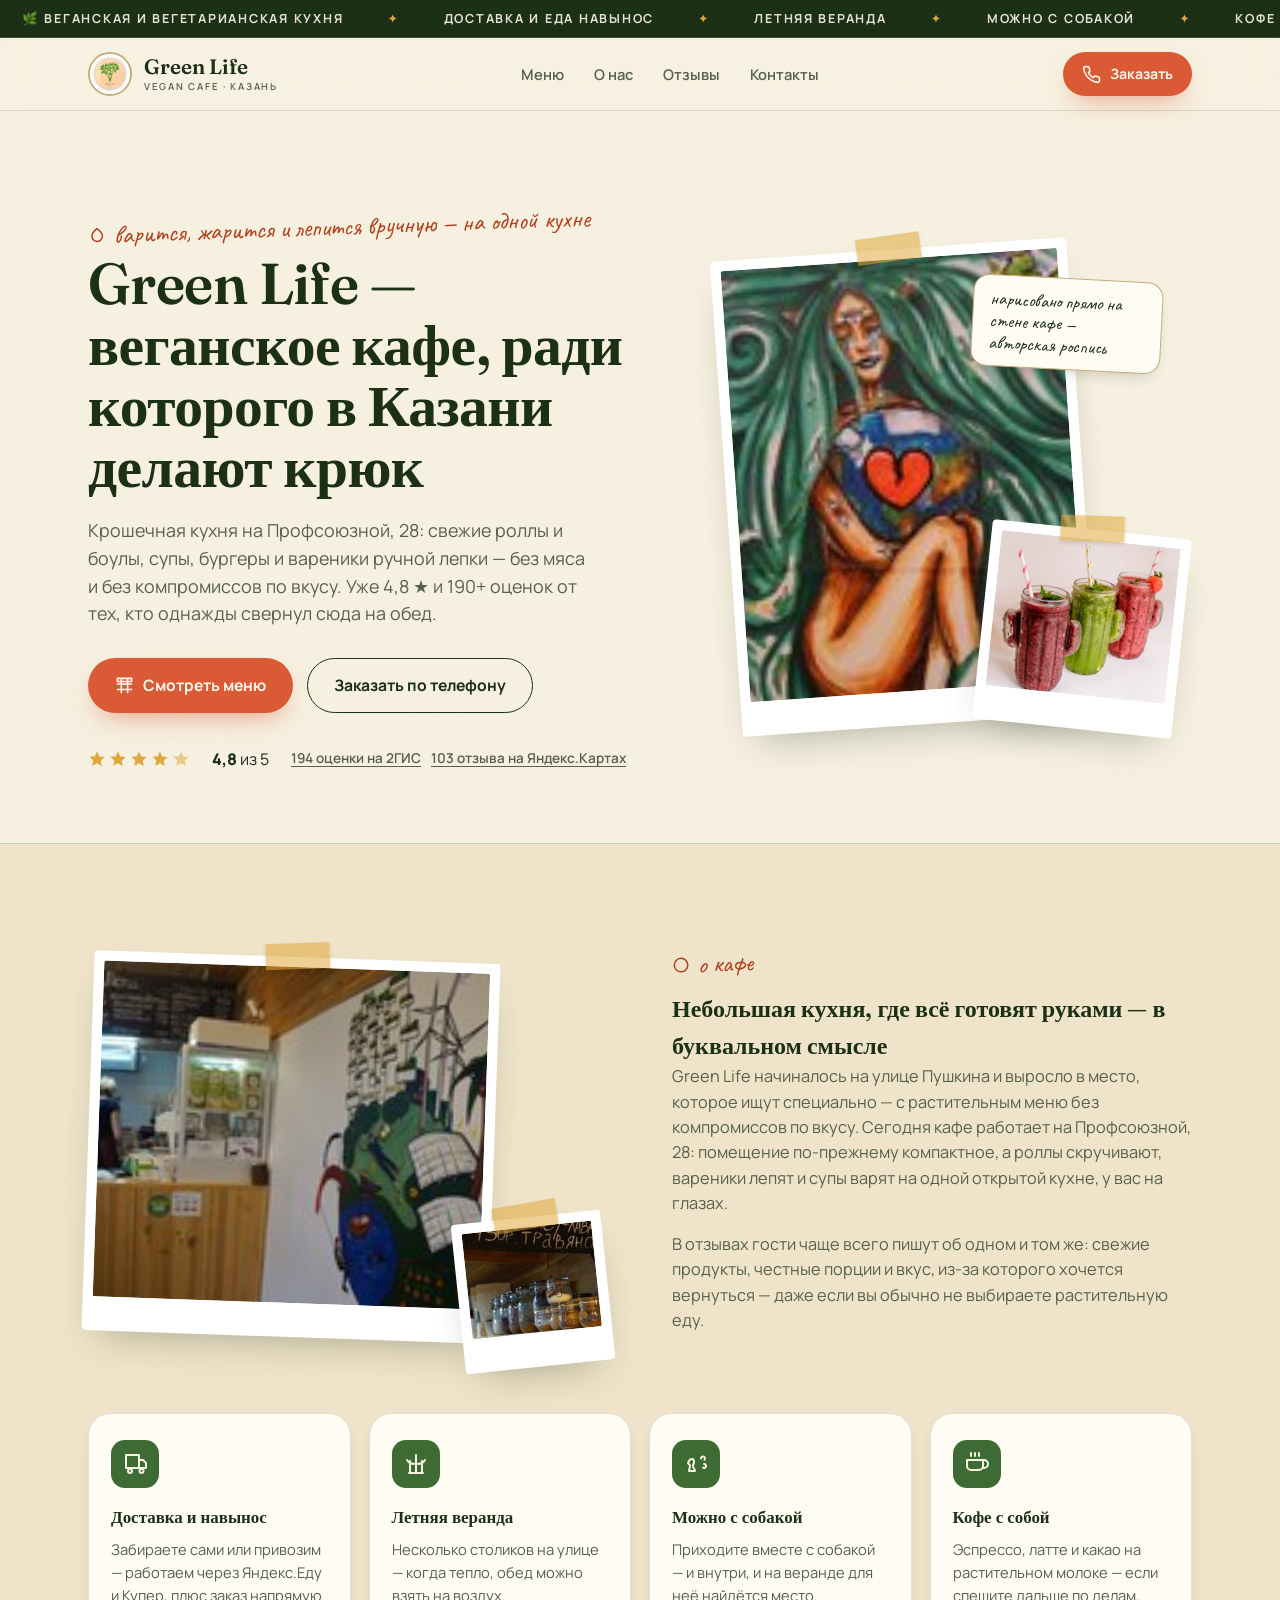
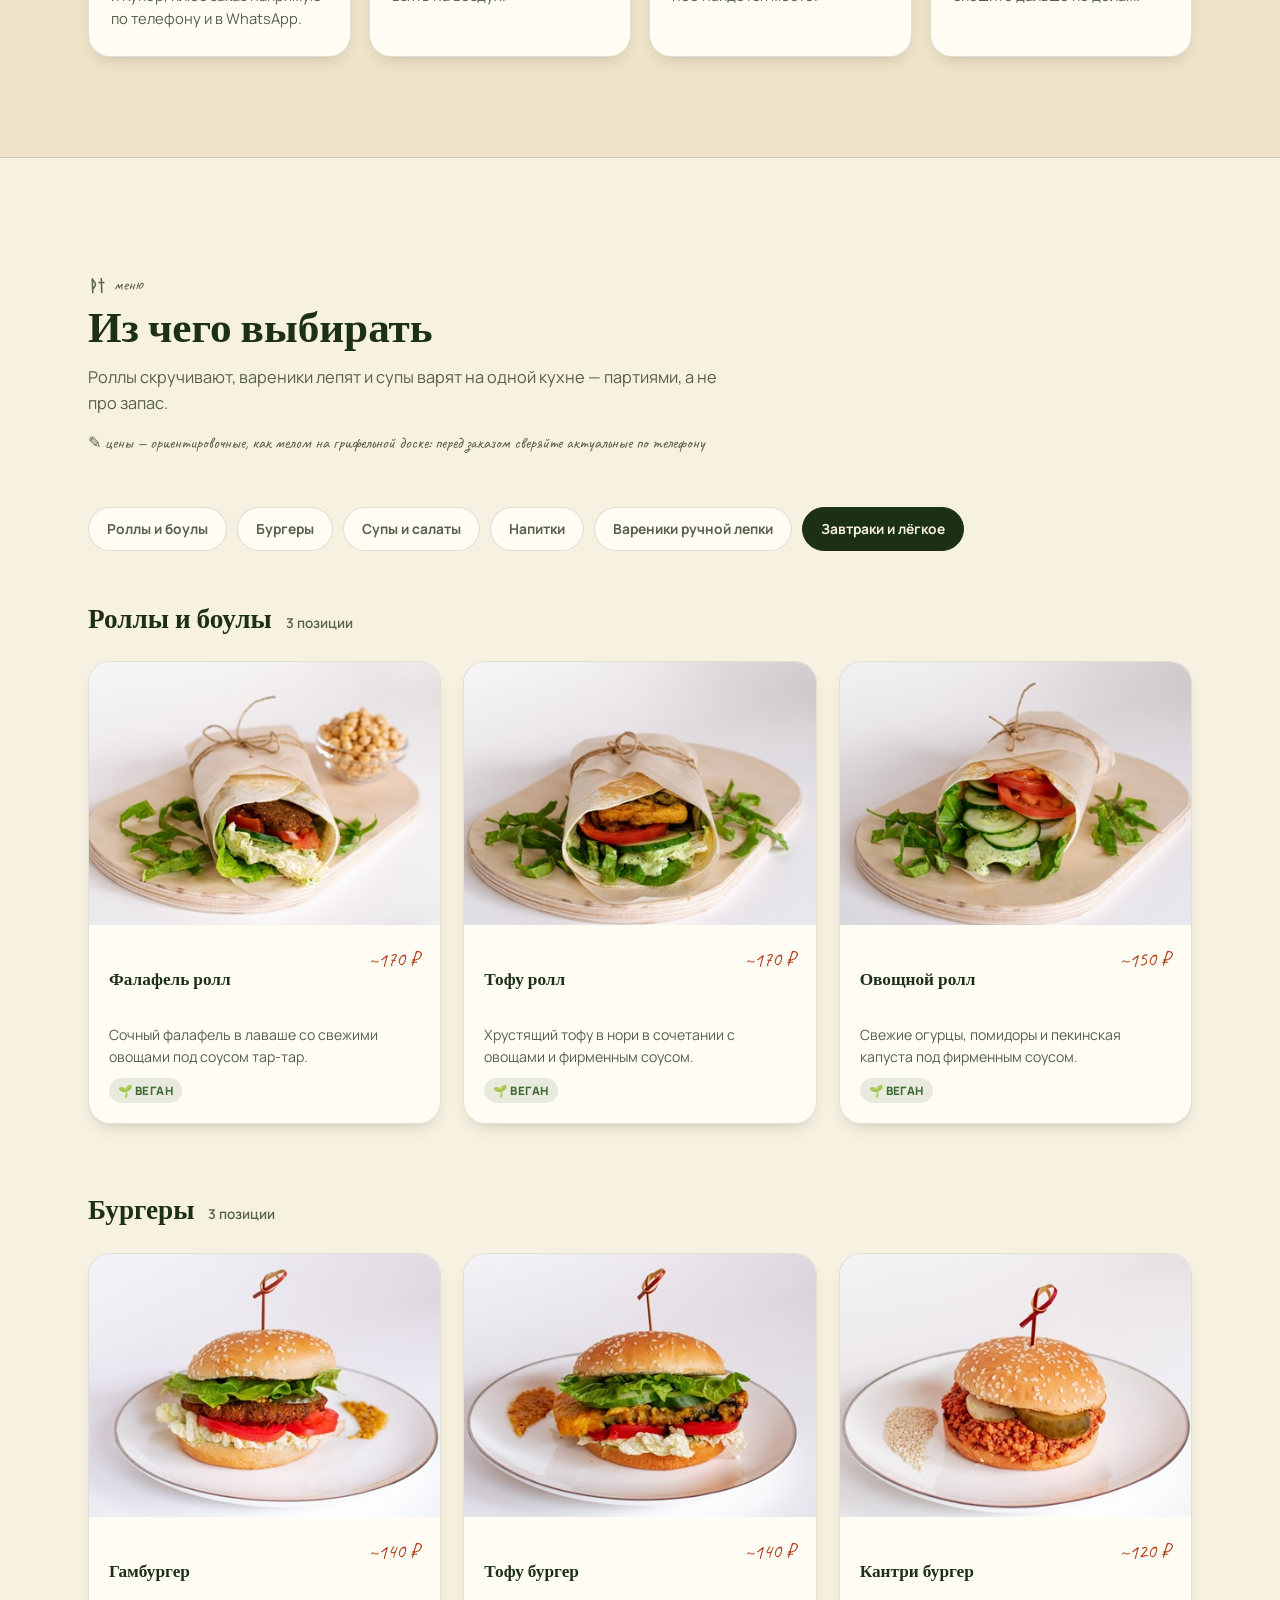
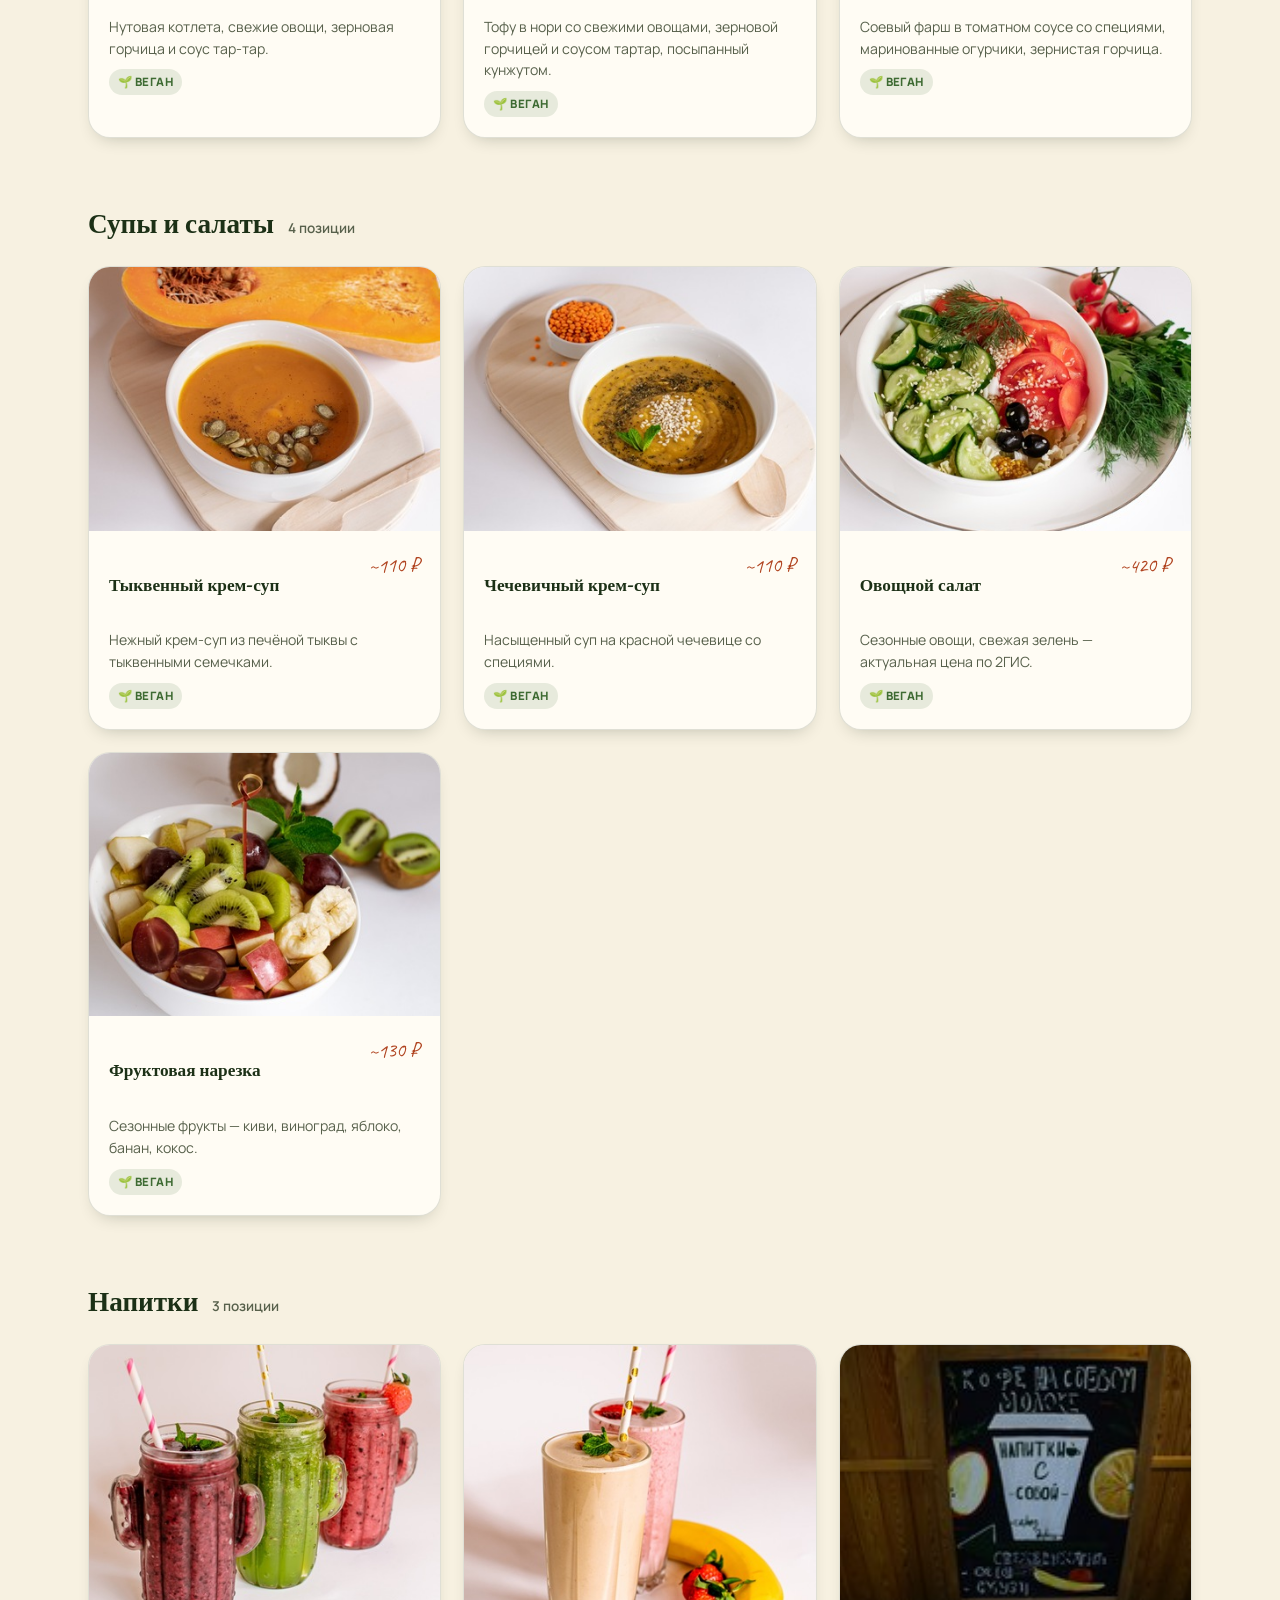
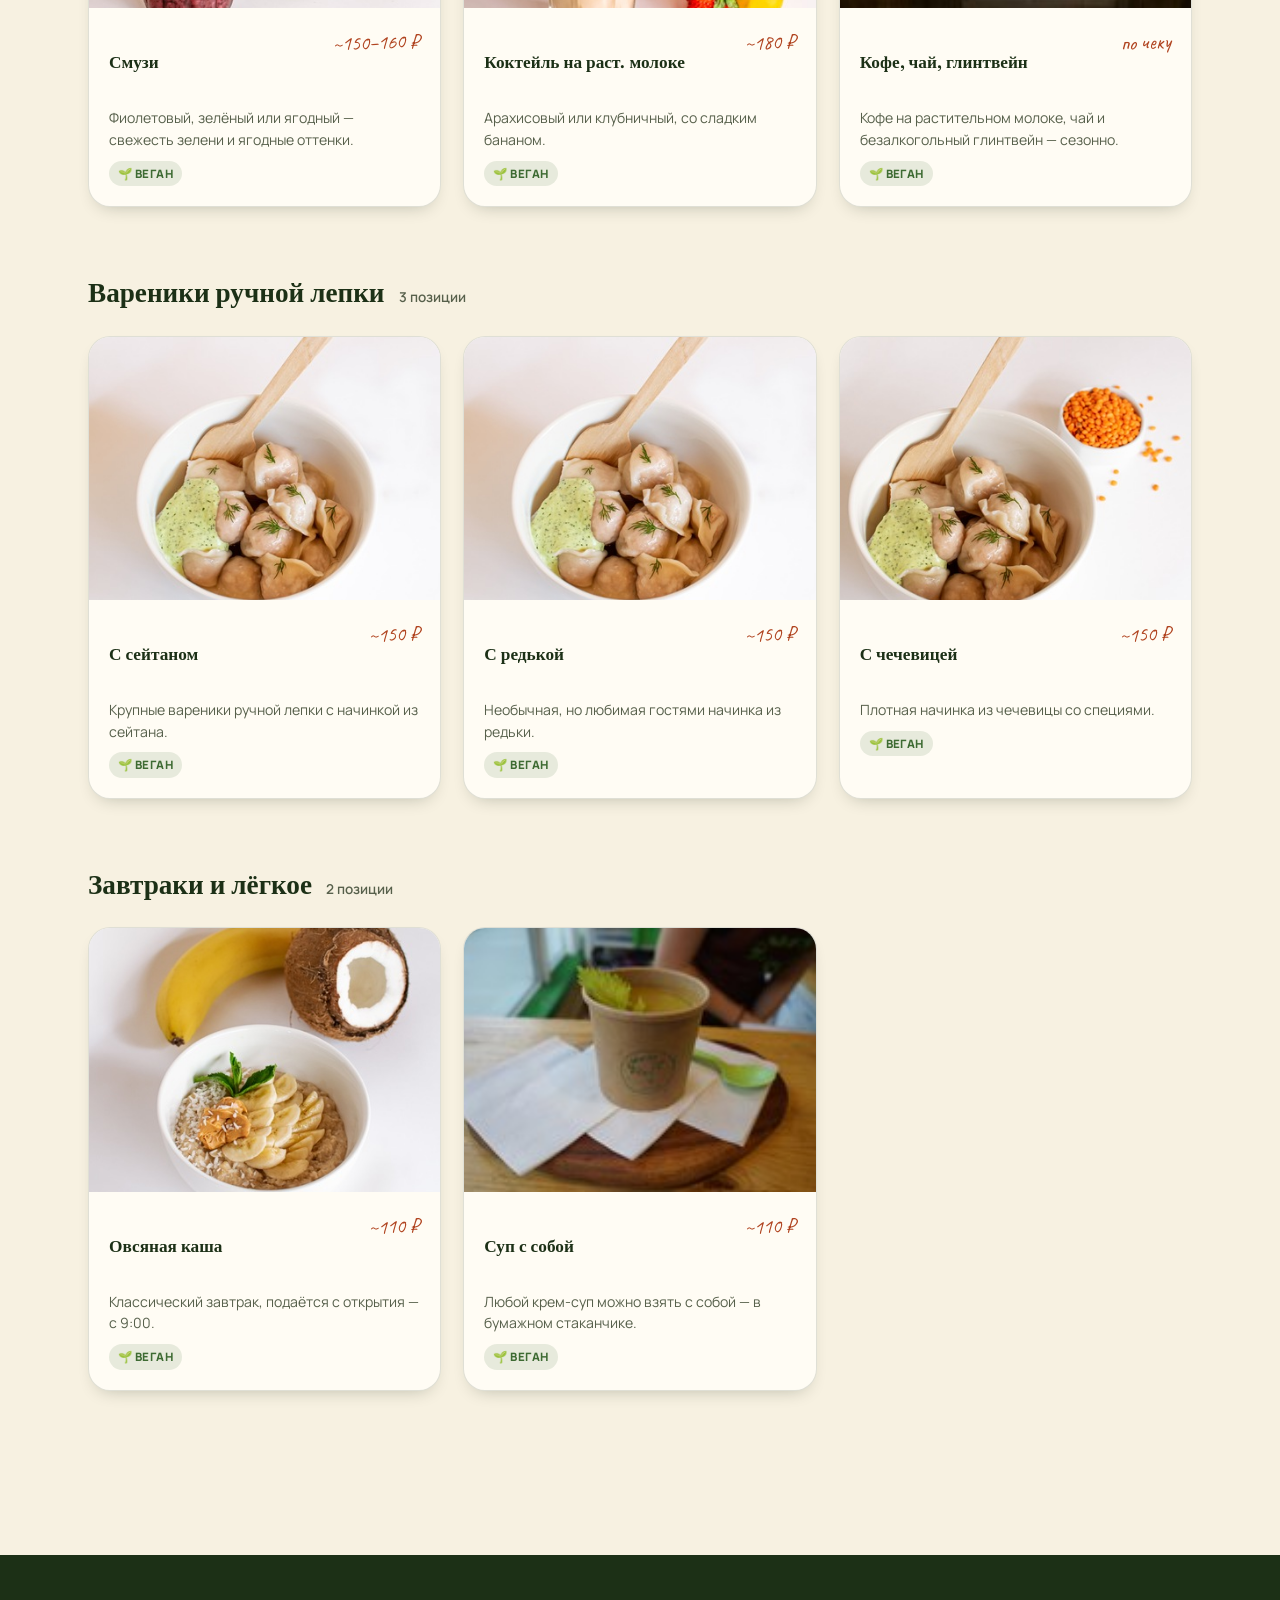
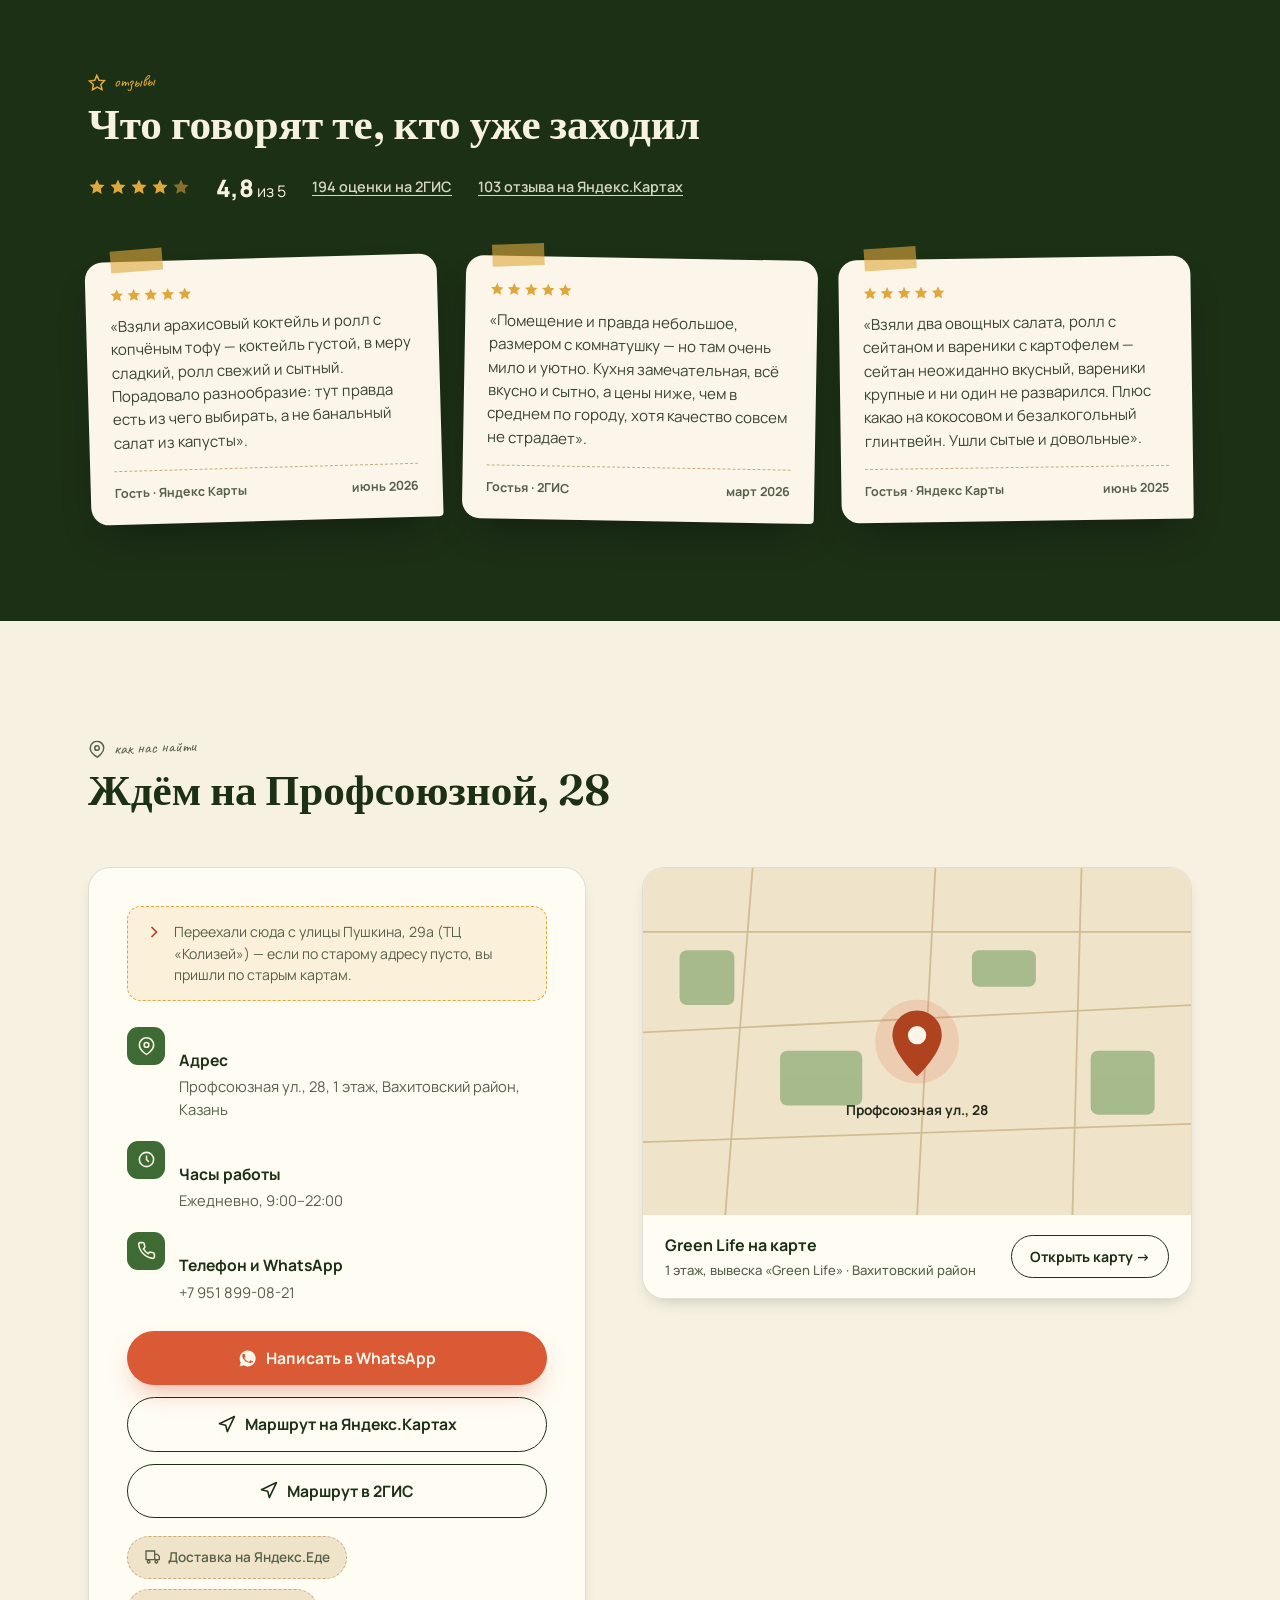
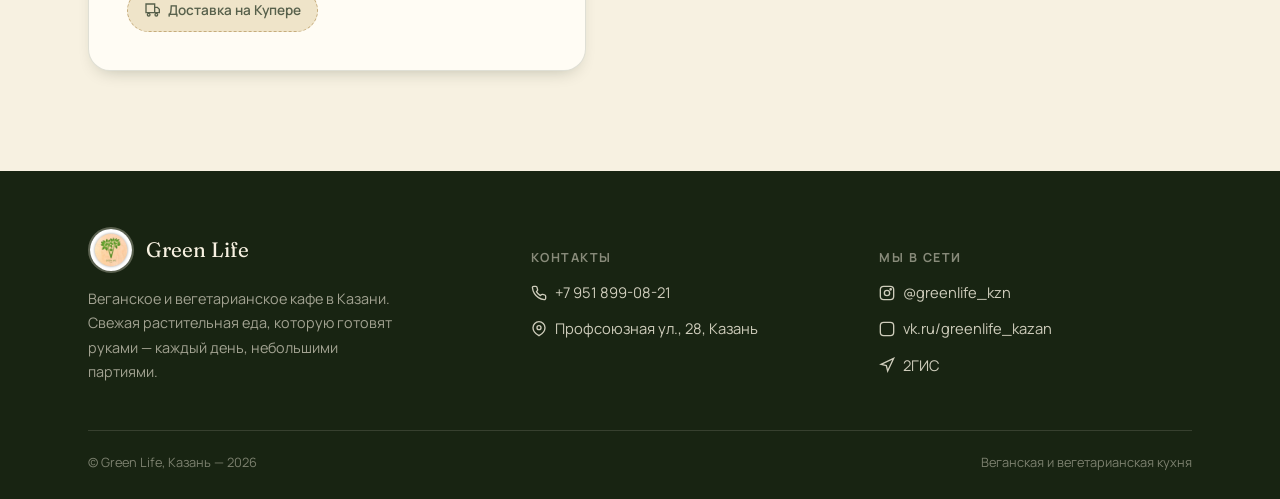
==== index.html @ 01095766 "Add Green Life vegan cafe landing page Static one-page site built from real business data (menu, add" ====
<!DOCTYPE html>
<html lang="ru">
<head>
<meta charset="UTF-8">
<meta name="viewport" content="width=device-width, initial-scale=1.0">
<title>Green Life — веганское кафе в Казани</title>
<meta name="description" content="Green Life — маленькое веганское и вегетарианское кафе в Казани. Роллы, боулы, супы, вареники ручной лепки. Доставка, навынос, летняя веранда. 4,8★ на 2ГИС.">

<link rel="preconnect" href="https://fonts.googleapis.com">
<link rel="preconnect" href="https://fonts.gstatic.com" crossorigin>
<link href="https://fonts.googleapis.com/css2?family=Fraunces:ital,opsz,wght@0,9..144,400;0,9..144,500;0,9..144,600;0,9..144,700;1,9..144,500&family=Manrope:wght@400;500;600;700;800&family=Caveat:wght@500;600;700&display=swap" rel="stylesheet">

<style>
  :root{
    --paper:#F7F1E1;
    --paper-2:#EFE4C9;
    --card:#FFFCF4;
    --ink:#232C1E;
    --ink-soft:#57604B;
    --leaf:#3E6B33;
    --leaf-deep:#1C3016;
    --leaf-mid:#6E9A5A;
    --wood:#D9C39B;
    --wood-line:#C6AC7C;
    --coral:#D95A34;
    --coral-deep:#B0431F;
    --gold:#E0A83C;
    --line: rgba(28,48,22,0.14);
    --shadow: 0 18px 40px -18px rgba(24,36,18,0.35);
    --shadow-sm: 0 8px 18px -10px rgba(24,36,18,0.3);
    --radius: 22px;
    --maxw: 1200px;
  }

  *,*::before,*::after{ box-sizing:border-box; }
  html{ scroll-behavior:smooth; }
  @media (prefers-reduced-motion: reduce){
    html{ scroll-behavior:auto; }
    *,*::before,*::after{ animation-duration:0.001ms !important; animation-iteration-count:1 !important; transition-duration:0.001ms !important; scroll-behavior:auto !important; }
  }

  body{
    margin:0;
    background:var(--paper);
    color:var(--ink);
    font-family:'Manrope', system-ui, sans-serif;
    font-size:16px;
    line-height:1.55;
    -webkit-font-smoothing:antialiased;
    overflow-x:hidden;
  }

  /* subtle paper grain */
  body::before{
    content:"";
    position:fixed; inset:0;
    pointer-events:none;
    z-index:0;
    opacity:0.5;
    background-image:url("data:image/svg+xml;utf8,<svg xmlns='http://www.w3.org/2000/svg' width='120' height='120'><filter id='n'><feTurbulence type='fractalNoise' baseFrequency='0.9' numOctaves='2' stitchTiles='stitch'/><feColorMatrix type='matrix' values='0 0 0 0 0.15  0 0 0 0 0.2  0 0 0 0 0.12  0 0 0 0.035 0'/></filter><rect width='100%25' height='100%25' filter='url(%23n)'/></svg>");
  }

  img{ max-width:100%; display:block; }
  a{ color:inherit; text-decoration:none; }
  h1,h2,h3{ font-family:'Fraunces', serif; font-weight:600; margin:0; color:var(--leaf-deep); }
  p{ margin:0; }
  ul{ margin:0; padding:0; list-style:none; }
  button{ font:inherit; cursor:pointer; }

  .wrap{ max-width:var(--maxw); margin:0 auto; padding:0 clamp(20px,5vw,48px); position:relative; z-index:1; }

  .eyebrow{
    font-family:'Caveat', cursive;
    font-size:clamp(1.3rem,2vw,1.6rem);
    color:var(--coral-deep);
    display:inline-flex;
    align-items:center;
    gap:8px;
    margin-bottom:6px;
    transform:rotate(-2deg);
  }
  .eyebrow svg{ width:18px; height:18px; flex:none; }

  .skip-link{
    position:absolute; left:-999px; top:0;
    background:var(--leaf-deep); color:var(--paper);
    padding:12px 18px; border-radius:0 0 10px 0; z-index:200;
  }
  .skip-link:focus{ left:0; }

  :focus-visible{ outline:3px solid var(--coral); outline-offset:3px; border-radius:6px; }

  /* ---------- Buttons ---------- */
  .btn{
    display:inline-flex; align-items:center; justify-content:center; gap:9px;
    padding:14px 26px;
    border-radius:100px;
    font-weight:700;
    font-size:0.98rem;
    border:1.5px solid transparent;
    transition:transform .25s cubic-bezier(.2,.8,.2,1), box-shadow .25s ease, background .25s ease, color .25s ease;
    white-space:nowrap;
  }
  .btn svg{ width:19px; height:19px; flex:none; }
  .btn-primary{
    background:var(--coral); color:#FFF6EC;
    box-shadow:0 12px 26px -10px rgba(217,90,52,0.55);
  }
  .btn-primary:hover{ transform:translateY(-3px); box-shadow:0 18px 32px -12px rgba(217,90,52,0.65); background:var(--coral-deep); }
  .btn-outline{
    background:transparent; border-color:var(--leaf-deep); color:var(--leaf-deep);
  }
  .btn-outline:hover{ background:var(--leaf-deep); color:var(--paper); transform:translateY(-3px); }
  .btn-ghost{
    background:rgba(255,255,255,0.14); color:var(--paper); border-color:rgba(247,241,225,0.4);
  }
  .btn-ghost:hover{ background:rgba(255,255,255,0.24); transform:translateY(-3px); }
  .btn-sm{ padding:10px 18px; font-size:0.88rem; }
  .btn-block{ width:100%; }

  .badge-static{
    display:inline-flex; align-items:center; gap:8px;
    padding:10px 16px; border-radius:100px;
    background:var(--paper-2); border:1.5px dashed var(--wood-line);
    color:var(--ink-soft); font-size:0.85rem; font-weight:600;
    cursor:default;
  }
  .badge-static svg{ width:16px; height:16px; }

  /* ---------- Header ---------- */
  header{
    position:sticky; top:0; z-index:100;
    background:rgba(247,241,225,0.88);
    backdrop-filter:blur(10px);
    border-bottom:1px solid var(--line);
    transition:box-shadow .3s ease, padding .3s ease;
  }
  header.scrolled{ box-shadow:0 10px 26px -18px rgba(20,30,15,0.4); }
  .header-inner{
    display:flex; align-items:center; justify-content:space-between;
    gap:20px; padding:14px clamp(20px,5vw,48px);
    max-width:var(--maxw); margin:0 auto;
  }
  .brand{ display:flex; align-items:center; gap:12px; }
  .brand img{
    width:44px; height:44px; border-radius:50%; object-fit:cover;
    border:2px solid var(--wood-line); background:var(--wood);
  }
  .brand-word{
    font-family:'Fraunces', serif; font-weight:600;
    font-size:1.3rem; color:var(--leaf-deep); line-height:1;
  }
  .brand-word small{
    display:block; font-family:'Manrope', sans-serif; font-weight:600;
    font-size:0.6rem; letter-spacing:0.18em; color:var(--ink-soft); margin-top:4px;
    text-transform:uppercase;
  }
  nav.mainnav{ display:flex; align-items:center; gap:clamp(14px,2.4vw,30px); }
  nav.mainnav a{
    font-weight:600; font-size:0.92rem; color:var(--ink-soft);
    position:relative; padding:4px 0;
  }
  nav.mainnav a::after{
    content:""; position:absolute; left:0; right:100%; bottom:-2px; height:2px;
    background:var(--coral); transition:right .3s cubic-bezier(.2,.8,.2,1);
  }
  nav.mainnav a:hover::after, nav.mainnav a:focus-visible::after{ right:0; }
  nav.mainnav a:hover{ color:var(--leaf-deep); }
  .header-cta{ display:flex; align-items:center; gap:12px; }
  .nav-toggle{ display:none; }

  /* ---------- Marquee ---------- */
  .marquee-strip{
    background:var(--leaf-deep); color:var(--paper); overflow:hidden;
    border-bottom:1px solid rgba(247,241,225,0.15);
  }
  .marquee-track{
    display:flex; width:max-content; gap:0;
    animation:scrollmq 32s linear infinite;
    padding:9px 0;
  }
  @keyframes scrollmq{ from{ transform:translateX(0);} to{ transform:translateX(-50%);} }
  .marquee-track span{
    font-size:0.78rem; font-weight:700; letter-spacing:0.14em; text-transform:uppercase;
    padding:0 22px; white-space:nowrap; opacity:0.92;
  }
  .marquee-track span.dot{ color:var(--gold); opacity:1; }

  /* ---------- Hero ---------- */
  .hero{ padding:clamp(50px,8vw,96px) 0 clamp(40px,6vw,72px); position:relative; }
  .hero-grid{
    display:grid; grid-template-columns:1.05fr 0.95fr; gap:clamp(30px,5vw,60px);
    align-items:center;
  }
  .hero h1{
    font-size:clamp(2.3rem,4.6vw,3.6rem); line-height:1.06; letter-spacing:-0.01em;
    margin-bottom:20px;
  }
  .hero h1 em{ font-style:italic; color:var(--coral-deep); }
  .hero p.lead{
    font-size:clamp(1.02rem,1.4vw,1.15rem); color:var(--ink-soft); max-width:46ch;
    margin-bottom:30px;
  }
  .hero-ctas{ display:flex; flex-wrap:wrap; gap:14px; margin-bottom:34px; }
  .rating-row{ display:flex; flex-wrap:wrap; align-items:center; gap:14px 22px; }
  .stars{ display:inline-flex; gap:3px; color:var(--gold); }
  .stars svg{ width:18px; height:18px; }
  .rating-num{ font-weight:800; color:var(--leaf-deep); }
  .rating-links{ display:flex; gap:10px; flex-wrap:wrap; font-size:0.85rem; }
  .rating-links a{ text-decoration:underline; text-underline-offset:3px; color:var(--ink-soft); font-weight:600; }
  .rating-links a:hover{ color:var(--coral-deep); }

  .hero-art{ position:relative; height:clamp(340px,42vw,480px); }
  .pin-photo{
    position:absolute; background:#fff; padding:10px 10px 34px;
    border-radius:4px; box-shadow:var(--shadow);
    transition:transform .4s cubic-bezier(.2,.8,.2,1);
  }
  .pin-photo img{ border-radius:2px; width:100%; height:100%; object-fit:cover; }
  .pin-photo::before{
    content:""; position:absolute; top:-14px; left:50%; transform:translateX(-50%) rotate(-4deg);
    width:64px; height:26px;
    background:rgba(224,168,60,0.55);
    box-shadow:0 2px 4px rgba(0,0,0,0.12);
  }
  .pin-main{
    width:min(360px,72%); aspect-ratio:3/4; top:0; left:6%;
    transform:rotate(-4deg);
    z-index:2;
  }
  .pin-main:hover{ transform:rotate(-1deg) scale(1.02); }
  .pin-second{
    width:min(200px,46%); aspect-ratio:1/1; bottom:0; right:2%;
    transform:rotate(6deg);
    z-index:3;
  }
  .pin-second:hover{ transform:rotate(2deg) scale(1.03); }
  .hero-tag{
    position:absolute; top:6%; right:6%; z-index:4;
    background:var(--card); border:1.5px solid var(--wood-line);
    border-radius:16px; padding:12px 16px; box-shadow:var(--shadow-sm);
    font-family:'Caveat', cursive; font-size:1.15rem; color:var(--leaf-deep);
    transform:rotate(3deg); max-width:190px; line-height:1.2;
  }

  /* ---------- Section shells ---------- */
  section{ padding:clamp(56px,8vw,100px) 0; position:relative; }
  .section-head{ max-width:640px; margin-bottom:clamp(32px,5vw,52px); }
  .section-head h2{ font-size:clamp(1.9rem,3.4vw,2.7rem); line-height:1.12; }
  .section-head p{ color:var(--ink-soft); margin-top:14px; font-size:1.02rem; }
  .section-head.center{ margin-left:auto; margin-right:auto; text-align:center; }

  [data-reveal]{ opacity:0; transform:translateY(26px); transition:opacity .7s ease, transform .7s cubic-bezier(.2,.8,.2,1); }
  [data-reveal].in-view{ opacity:1; transform:translateY(0); }

  /* ---------- About ---------- */
  .about{ background:var(--paper-2); border-top:1px solid var(--line); border-bottom:1px solid var(--line); }
  .about-grid{ display:grid; grid-template-columns:1fr 1fr; gap:clamp(30px,5vw,64px); align-items:center; }
  .about-copy p{ color:var(--ink-soft); margin-bottom:16px; font-size:1.02rem; }
  .about-photos{ position:relative; height:clamp(300px,32vw,380px); }
  .about-photos .pin-photo.main{ width:78%; height:100%; left:0; top:0; transform:rotate(2deg); }
  .about-photos .pin-photo.main:hover{ transform:rotate(0deg); }
  .about-photos .pin-photo.mini{ width:150px; height:150px; right:0; bottom:-8%; transform:rotate(-6deg); z-index:3; }
  .about-photos .pin-photo.mini:hover{ transform:rotate(-2deg) scale(1.04); }

  .feature-grid{
    margin-top:clamp(40px,6vw,64px);
    display:grid; grid-template-columns:repeat(4,1fr); gap:18px;
  }
  .feature-card{
    background:var(--card); border:1px solid var(--line); border-radius:var(--radius);
    padding:26px 22px; box-shadow:var(--shadow-sm);
    transition:transform .3s cubic-bezier(.2,.8,.2,1), box-shadow .3s ease;
  }
  .feature-card:hover{ transform:translateY(-6px); box-shadow:var(--shadow); }
  .feature-icon{
    width:48px; height:48px; border-radius:14px; background:var(--leaf);
    display:flex; align-items:center; justify-content:center; margin-bottom:16px;
  }
  .feature-icon svg{ width:24px; height:24px; color:var(--paper); }
  .feature-card h3{ font-size:1.06rem; margin-bottom:8px; font-weight:600; }
  .feature-card p{ color:var(--ink-soft); font-size:0.92rem; }

  /* ---------- Menu ---------- */
  .menu-note{
    display:flex; align-items:center; gap:10px; margin-top:16px;
    font-family:'Caveat', cursive; font-size:1.15rem; color:var(--coral-deep);
  }
  .chip-nav{
    display:flex; gap:10px; overflow-x:auto; padding-bottom:6px; margin-bottom:40px;
    scrollbar-width:thin;
  }
  .chip-nav a{
    flex:none; padding:10px 18px; border-radius:100px; background:var(--card);
    border:1.5px solid var(--line); font-weight:700; font-size:0.86rem; color:var(--ink-soft);
    transition:all .25s ease;
  }
  .chip-nav a:hover, .chip-nav a.active{
    background:var(--leaf-deep); color:var(--paper); border-color:var(--leaf-deep);
  }

  .menu-category{ margin-bottom:clamp(44px,6vw,64px); scroll-margin-top:150px; }
  .menu-category-head{ display:flex; align-items:baseline; gap:14px; margin-bottom:22px; }
  .menu-category-head h3{ font-size:clamp(1.3rem,2.2vw,1.7rem); }
  .menu-category-head .count{ color:var(--ink-soft); font-size:0.85rem; font-weight:600; }
  .dish-grid{ display:grid; grid-template-columns:repeat(3,1fr); gap:22px; }
  .dish-card{
    background:var(--card); border-radius:var(--radius); overflow:hidden;
    border:1px solid var(--line); box-shadow:var(--shadow-sm);
    transition:transform .35s cubic-bezier(.2,.8,.2,1), box-shadow .35s ease;
  }
  .dish-card:hover{ transform:translateY(-7px); box-shadow:var(--shadow); }
  .dish-photo{ aspect-ratio:4/3; overflow:hidden; }
  .dish-photo img{ width:100%; height:100%; object-fit:cover; transition:transform .5s ease; }
  .dish-card:hover .dish-photo img{ transform:scale(1.07); }
  .dish-body{ padding:18px 20px 20px; }
  .dish-top{ display:flex; justify-content:space-between; align-items:flex-start; gap:10px; margin-bottom:8px; }
  .dish-top h4{ font-family:'Fraunces', serif; font-weight:600; font-size:1.08rem; color:var(--leaf-deep); }
  .dish-price{
    font-family:'Caveat', cursive; font-size:1.3rem; color:var(--coral-deep);
    white-space:nowrap; transform:rotate(-2deg); flex:none;
  }
  .dish-body p{ color:var(--ink-soft); font-size:0.88rem; }
  .veg-tag{
    display:inline-flex; align-items:center; gap:4px; margin-top:10px;
    font-size:0.72rem; font-weight:800; letter-spacing:0.04em; text-transform:uppercase;
    color:var(--leaf); background:rgba(62,107,51,0.12); padding:4px 9px; border-radius:100px;
  }

  /* ---------- Reviews ---------- */
  .reviews{ background:var(--leaf-deep); color:var(--paper); }
  .reviews .section-head h2{ color:var(--paper); }
  .reviews .section-head p{ color:rgba(247,241,225,0.72); }
  .reviews-summary{
    display:flex; flex-wrap:wrap; gap:12px 26px; align-items:center; margin-top:20px;
  }
  .reviews-summary .rating-num{ color:var(--paper); font-size:1.5rem; }
  .reviews-summary a{ text-decoration:underline; text-underline-offset:3px; color:rgba(247,241,225,0.85); font-weight:600; font-size:0.9rem; }
  .review-grid{ display:grid; grid-template-columns:repeat(3,1fr); gap:24px; margin-top:44px; }
  .review-card{
    background:#FBF6E9; color:var(--ink); border-radius:18px 18px 4px 18px;
    padding:26px 24px 22px; box-shadow:0 20px 40px -16px rgba(0,0,0,0.4);
    position:relative;
    transition:transform .3s ease;
  }
  .review-card:nth-child(1){ transform:rotate(-1.6deg); }
  .review-card:nth-child(2){ transform:rotate(1deg); }
  .review-card:nth-child(3){ transform:rotate(-0.8deg); }
  .review-card:hover{ transform:rotate(0deg) translateY(-4px); }
  .review-card::before{
    content:""; position:absolute; top:-12px; left:26px; width:52px; height:22px;
    background:rgba(224,168,60,0.6); transform:rotate(-3deg);
  }
  .review-stars{ display:flex; gap:2px; color:var(--gold); margin-bottom:12px; }
  .review-stars svg{ width:15px; height:15px; }
  .review-card p.quote{ font-size:0.94rem; color:#3A4433; margin-bottom:16px; }
  .review-source{ display:flex; align-items:center; justify-content:space-between; font-size:0.78rem; color:var(--ink-soft); font-weight:700; border-top:1px dashed var(--wood-line); padding-top:12px; }

  /* ---------- Location ---------- */
  .location-grid{ display:grid; grid-template-columns:0.95fr 1.05fr; gap:clamp(30px,5vw,56px); align-items:start; }
  .info-card{
    background:var(--card); border:1px solid var(--line); border-radius:var(--radius);
    padding:clamp(26px,4vw,38px); box-shadow:var(--shadow-sm);
  }
  .moved-note{
    display:flex; gap:10px; align-items:flex-start; background:rgba(224,168,60,0.14);
    border:1.5px dashed var(--gold); border-radius:14px; padding:14px 16px; margin-bottom:26px;
    font-size:0.88rem; color:var(--ink-soft);
  }
  .moved-note svg{ width:20px; height:20px; flex:none; color:var(--coral-deep); margin-top:1px; }
  .info-line{ display:flex; gap:14px; align-items:flex-start; margin-bottom:20px; }
  .info-line .ic{
    width:38px; height:38px; border-radius:11px; background:var(--leaf); flex:none;
    display:flex; align-items:center; justify-content:center;
  }
  .info-line .ic svg{ width:19px; height:19px; color:var(--paper); }
  .info-line h4{ font-size:0.98rem; margin-bottom:3px; color:var(--leaf-deep); }
  .info-line p, .info-line a{ color:var(--ink-soft); font-size:0.92rem; }
  .info-line a:hover{ color:var(--coral-deep); }
  .location-ctas{ display:flex; flex-direction:column; gap:12px; margin-top:26px; }
  .badges-row{ display:flex; flex-wrap:wrap; gap:10px; margin-top:18px; }

  .map-card{
    background:var(--card); border:1px solid var(--line); border-radius:var(--radius);
    overflow:hidden; box-shadow:var(--shadow-sm);
  }
  .map-illustration{ display:block; width:100%; height:auto; }
  .map-caption{
    display:flex; align-items:center; justify-content:space-between; gap:14px;
    padding:18px 22px; flex-wrap:wrap;
  }
  .map-caption p{ font-weight:700; color:var(--leaf-deep); }
  .map-caption span{ display:block; font-size:0.82rem; color:var(--ink-soft); font-weight:500; margin-top:2px; }

  /* ---------- Footer ---------- */
  footer{ background:#182412; color:rgba(247,241,225,0.82); padding:56px 0 26px; }
  .footer-grid{ display:grid; grid-template-columns:1.3fr 1fr 1fr; gap:36px; margin-bottom:40px; }
  .footer-brand{ display:flex; align-items:center; gap:12px; margin-bottom:14px; }
  .footer-brand img{ width:46px; height:46px; border-radius:50%; border:2px solid rgba(247,241,225,0.3); }
  .footer-brand span{ font-family:'Fraunces', serif; font-size:1.3rem; color:#F7F1E1; }
  footer p{ font-size:0.9rem; line-height:1.7; color:rgba(247,241,225,0.62); max-width:34ch; }
  .footer-col h5{ font-size:0.78rem; letter-spacing:0.12em; text-transform:uppercase; color:rgba(247,241,225,0.5); margin-bottom:14px; font-weight:700; }
  .footer-col ul li{ margin-bottom:10px; }
  .footer-col a{ font-size:0.92rem; color:rgba(247,241,225,0.82); display:inline-flex; align-items:center; gap:8px; }
  .footer-col a:hover{ color:var(--gold); }
  .footer-col a svg{ width:16px; height:16px; flex:none; }
  .footer-bottom{ border-top:1px solid rgba(247,241,225,0.14); padding-top:22px; display:flex; justify-content:space-between; flex-wrap:wrap; gap:10px; font-size:0.8rem; color:rgba(247,241,225,0.45); }

  /* ---------- Responsive ---------- */
  @media (max-width:1000px){
    .hero-grid{ grid-template-columns:1fr; }
    .hero-art{ height:380px; max-width:420px; margin:0 auto; }
    .about-grid{ grid-template-columns:1fr; }
    .about-photos{ order:-1; height:300px; }
    .feature-grid{ grid-template-columns:repeat(2,1fr); }
    .dish-grid{ grid-template-columns:repeat(2,1fr); }
    .review-grid{ grid-template-columns:1fr; max-width:480px; margin-left:auto; margin-right:auto; }
    .location-grid{ grid-template-columns:1fr; }
    .footer-grid{ grid-template-columns:1fr 1fr; }
  }

  @media (max-width:760px){
    nav.mainnav{
      position:fixed; inset:70px 0 auto 0; background:var(--paper);
      flex-direction:column; align-items:flex-start; gap:0;
      padding:10px clamp(20px,5vw,48px) 18px; border-bottom:1px solid var(--line);
      box-shadow:0 16px 30px -20px rgba(0,0,0,0.3);
      transform:translateY(-130%); opacity:0; transition:transform .3s ease, opacity .3s ease;
      z-index:99;
    }
    nav.mainnav.open{ transform:translateY(0); opacity:1; }
    nav.mainnav a{ padding:12px 0; width:100%; border-bottom:1px solid var(--line); }
    .header-cta .btn-label{ display:none; }
    .nav-toggle{
      display:flex; align-items:center; justify-content:center;
      width:42px; height:42px; border-radius:50%; border:1.5px solid var(--line); background:var(--card);
    }
    .nav-toggle svg{ width:20px; height:20px; }
    .dish-grid{ grid-template-columns:1fr; }
    .feature-grid{ grid-template-columns:1fr 1fr; }
    .footer-grid{ grid-template-columns:1fr; gap:28px; }
    .hero-tag{ display:none; }
  }

  @media (max-width:420px){
    .feature-grid{ grid-template-columns:1fr; }
    .hero-ctas{ flex-direction:column; align-items:stretch; }
    .hero-ctas .btn{ width:100%; }
  }
</style>
</head>
<body>

<a class="skip-link" href="#main">Перейти к основному содержимому</a>

<header id="siteHeader">
  <div class="marquee-strip" aria-hidden="true">
    <div class="marquee-track">
      <span>🌿 веганская и вегетарианская кухня</span><span class="dot">✦</span>
      <span>доставка и еда навынос</span><span class="dot">✦</span>
      <span>летняя веранда</span><span class="dot">✦</span>
      <span>можно с собакой</span><span class="dot">✦</span>
      <span>кофе на растительном молоке</span><span class="dot">✦</span>
      <span>лепим вареники руками каждый день</span><span class="dot">✦</span>
      <span>🌿 веганская и вегетарианская кухня</span><span class="dot">✦</span>
      <span>доставка и еда навынос</span><span class="dot">✦</span>
      <span>летняя веранда</span><span class="dot">✦</span>
      <span>можно с собакой</span><span class="dot">✦</span>
      <span>кофе на растительном молоке</span><span class="dot">✦</span>
      <span>лепим вареники руками каждый день</span><span class="dot">✦</span>
    </div>
  </div>
  <div class="header-inner">
    <a href="#top" class="brand" aria-label="Green Life — на главную">
      <img src="assets/img/logo.jpg" alt="Логотип Green Life — выжженный на дереве значок с растением">
      <span class="brand-word">Green Life<small>vegan cafe · казань</small></span>
    </a>
    <nav class="mainnav" id="mainnav">
      <a href="#menu">Меню</a>
      <a href="#about">О нас</a>
      <a href="#reviews">Отзывы</a>
      <a href="#contacts">Контакты</a>
    </nav>
    <div class="header-cta">
      <a class="btn btn-primary btn-sm" href="tel:+79518990821">
        <svg viewBox="0 0 24 24" fill="none" stroke="currentColor" stroke-width="2" stroke-linecap="round" stroke-linejoin="round"><path d="M22 16.92v3a2 2 0 0 1-2.18 2 19.79 19.79 0 0 1-8.63-3.07 19.5 19.5 0 0 1-6-6 19.79 19.79 0 0 1-3.07-8.67A2 2 0 0 1 4.11 2h3a2 2 0 0 1 2 1.72c.127.96.361 1.903.7 2.81a2 2 0 0 1-.45 2.11L8.09 9.91a16 16 0 0 0 6 6l1.27-1.27a2 2 0 0 1 2.11-.45c.907.339 1.85.573 2.81.7A2 2 0 0 1 22 16.92z"/></svg>
        <span class="btn-label">Заказать</span>
      </a>
      <button class="nav-toggle" id="navToggle" aria-label="Открыть меню" aria-expanded="false" aria-controls="mainnav">
        <svg viewBox="0 0 24 24" fill="none" stroke="currentColor" stroke-width="2" stroke-linecap="round"><path d="M4 7h16M4 12h16M4 17h16"/></svg>
      </button>
    </div>
  </div>
</header>

<main id="main">

  <!-- HERO -->
  <div id="top"></div>
  <section class="hero">
    <div class="wrap hero-grid">
      <div>
        <p class="eyebrow">
          <svg viewBox="0 0 24 24" fill="none" stroke="currentColor" stroke-width="2"><path d="M12 3c-4 3-7 6-7 10a7 7 0 0 0 14 0c0-4-3-7-7-10z"/></svg>
          варится, жарится и лепится вручную — на одной кухне
        </p>
        <h1 data-reveal>Green Life — веганское кафе, ради которого в Казани делают крюк</h1>
        <p class="lead" data-reveal>Крошечная кухня на Профсоюзной, 28: свежие роллы и боулы, супы, бургеры и вареники ручной лепки — без мяса и без компромиссов по вкусу. Уже 4,8&nbsp;★ и 190+ оценок от тех, кто однажды свернул сюда на обед.</p>
        <div class="hero-ctas" data-reveal>
          <a class="btn btn-primary" href="#menu">
            <svg viewBox="0 0 24 24" fill="none" stroke="currentColor" stroke-width="2" stroke-linecap="round" stroke-linejoin="round"><path d="M3 3h18v4H3zM3 10h18M3 17h18M8 3v18M16 3v18"/></svg>
            Смотреть меню
          </a>
          <a class="btn btn-outline" href="tel:+79518990821">Заказать по телефону</a>
        </div>
        <div class="rating-row" data-reveal>
          <span class="stars" aria-hidden="true">
            <svg viewBox="0 0 24 24" fill="currentColor"><path d="M12 2l2.9 6.6L22 9.3l-5 4.9 1.3 7-6.3-3.5L5.7 21l1.3-7-5-4.9 7.1-.7z"/></svg>
            <svg viewBox="0 0 24 24" fill="currentColor"><path d="M12 2l2.9 6.6L22 9.3l-5 4.9 1.3 7-6.3-3.5L5.7 21l1.3-7-5-4.9 7.1-.7z"/></svg>
            <svg viewBox="0 0 24 24" fill="currentColor"><path d="M12 2l2.9 6.6L22 9.3l-5 4.9 1.3 7-6.3-3.5L5.7 21l1.3-7-5-4.9 7.1-.7z"/></svg>
            <svg viewBox="0 0 24 24" fill="currentColor"><path d="M12 2l2.9 6.6L22 9.3l-5 4.9 1.3 7-6.3-3.5L5.7 21l1.3-7-5-4.9 7.1-.7z"/></svg>
            <svg viewBox="0 0 24 24" fill="currentColor"><path d="M12 2l2.9 6.6L22 9.3l-5 4.9 1.3 7-6.3-3.5L5.7 21l1.3-7-5-4.9 7.1-.7z" opacity="0.55"/></svg>
          </span>
          <span><span class="rating-num">4,8</span> из 5</span>
          <span class="rating-links">
            <a href="https://2gis.ru/kazan/firm/70000001027173028" target="_blank" rel="noopener">194 оценки на 2ГИС</a>
            <a href="https://yandex.ru/maps/org/green_life/86195122225/?ll=49.124084%2C55.792665&z=17" target="_blank" rel="noopener">103 отзыва на Яндекс.Картах</a>
          </span>
        </div>
      </div>

      <div class="hero-art" data-reveal>
        <div class="pin-photo pin-main">
          <img src="assets/img/gallery-interior-3.jpg" alt="Роспись на стене кафе Green Life: девушка с зелёными волосами держит планету в форме сердца">
        </div>
        <div class="pin-photo pin-second">
          <img src="assets/img/menu-smoothie.jpg" alt="Три смузи в стаканах в форме кактуса — фиолетовый, зелёный и ягодный">
        </div>
        <div class="hero-tag">нарисовано прямо на стене кафе — авторская роспись</div>
      </div>
    </div>
  </section>

  <!-- ABOUT -->
  <section class="about" id="about">
    <div class="wrap about-grid">
      <div class="about-photos" data-reveal>
        <div class="pin-photo main">
          <img src="assets/img/gallery-interior-4.jpg" alt="Барная стойка кафе Green Life на фоне настенной росписи с растениями и планетой">
        </div>
        <div class="pin-photo mini">
          <img src="assets/img/gallery-interior-1.jpg" alt="Банки с рассыпным чаем на полке рядом с рукописным меловым меню">
        </div>
      </div>
      <div>
        <p class="eyebrow">
          <svg viewBox="0 0 24 24" fill="none" stroke="currentColor" stroke-width="2"><circle cx="12" cy="12" r="9"/></svg>
          о кафе
        </p>
        <h2 data-reveal>Небольшая кухня, где всё готовят руками — в буквальном смысле</h2>
        <div class="about-copy" data-reveal>
          <p>Green Life начиналось на улице Пушкина и выросло в место, которое ищут специально — с растительным меню без компромиссов по вкусу. Сегодня кафе работает на Профсоюзной, 28: помещение по-прежнему компактное, а роллы скручивают, вареники лепят и супы варят на одной открытой кухне, у вас на глазах.</p>
          <p>В отзывах гости чаще всего пишут об одном и том же: свежие продукты, честные порции и вкус, из-за которого хочется вернуться — даже если вы обычно не выбираете растительную еду.</p>
        </div>
      </div>
    </div>

    <div class="wrap">
      <div class="feature-grid">
        <div class="feature-card" data-reveal>
          <div class="feature-icon"><svg viewBox="0 0 24 24" fill="none" stroke="currentColor" stroke-width="2" stroke-linecap="round" stroke-linejoin="round"><path d="M3 3h13v13H3zM16 8h4l3 3v5h-7V8z"/><circle cx="7" cy="19" r="2"/><circle cx="18.5" cy="19" r="2"/></svg></div>
          <h3>Доставка и навынос</h3>
          <p>Забираете сами или привозим — работаем через Яндекс.Еду и Купер, плюс заказ напрямую по телефону и в WhatsApp.</p>
        </div>
        <div class="feature-card" data-reveal>
          <div class="feature-icon"><svg viewBox="0 0 24 24" fill="none" stroke="currentColor" stroke-width="2" stroke-linecap="round" stroke-linejoin="round"><path d="M12 3v18M3 8c1.5 3 3.5 4 9 4s7.5-1 9-4M5 21h14M6 21V9M18 21V9"/></svg></div>
          <h3>Летняя веранда</h3>
          <p>Несколько столиков на улице — когда тепло, обед можно взять на воздух.</p>
        </div>
        <div class="feature-card" data-reveal>
          <div class="feature-icon"><svg viewBox="0 0 24 24" fill="none" stroke="currentColor" stroke-width="2" stroke-linecap="round" stroke-linejoin="round"><path d="M4 11c1-3 3-4 4-4s2 1 2 3-1 2-1 4 2 3 2 5H5c0-2 1-3 1-5s-2-2-2-3zM17 6.5a2 2 0 1 1 3.5 1.3M20 12a2 2 0 1 1-1 3.7"/></svg></div>
          <h3>Можно с собакой</h3>
          <p>Приходите вместе с собакой — и внутри, и на веранде для неё найдётся место.</p>
        </div>
        <div class="feature-card" data-reveal>
          <div class="feature-icon"><svg viewBox="0 0 24 24" fill="none" stroke="currentColor" stroke-width="2" stroke-linecap="round" stroke-linejoin="round"><path d="M18 8h1a4 4 0 0 1 0 8h-1M2 8h16v6a4 4 0 0 1-4 4H6a4 4 0 0 1-4-4V8zM6 1v3M10 1v3M14 1v3"/></svg></div>
          <h3>Кофе с собой</h3>
          <p>Эспрессо, латте и какао на растительном молоке — если спешите дальше по делам.</p>
        </div>
      </div>
    </div>
  </section>

  <!-- MENU -->
  <section id="menu">
    <div class="wrap">
      <div class="section-head">
        <p class="eyebrow">
          <svg viewBox="0 0 24 24" fill="none" stroke="currentColor" stroke-width="2"><path d="M6 2v20M6 2c0 4 4 4 4 8s-4 4-4 8M18 2v20M14 8h8"/></svg>
          меню
        </p>
        <h2 data-reveal>Из чего выбирать</h2>
        <p data-reveal>Роллы скручивают, вареники лепят и супы варят на одной кухне — партиями, а не про запас.</p>
        <p class="menu-note" data-reveal>✎ цены — ориентировочные, как мелом на грифельной доске: перед заказом сверяйте актуальные по телефону</p>
      </div>

      <nav class="chip-nav" aria-label="Разделы меню">
        <a href="#cat-rolls">Роллы и боулы</a>
        <a href="#cat-burgers">Бургеры</a>
        <a href="#cat-soups">Супы и салаты</a>
        <a href="#cat-drinks">Напитки</a>
        <a href="#cat-dumplings">Вареники ручной лепки</a>
        <a href="#cat-breakfast">Завтраки и лёгкое</a>
      </nav>

      <div class="menu-category" id="cat-rolls" data-reveal>
        <div class="menu-category-head"><h3>Роллы и боулы</h3><span class="count">3 позиции</span></div>
        <div class="dish-grid">
          <article class="dish-card">
            <div class="dish-photo"><img src="assets/img/menu-falafel-roll.jpg" alt="Фалафель ролл, завёрнутый в лаваш, на деревянной доске"></div>
            <div class="dish-body">
              <div class="dish-top"><h4>Фалафель ролл</h4><span class="dish-price">~170 ₽</span></div>
              <p>Сочный фалафель в лаваше со свежими овощами под соусом тар-тар.</p>
              <span class="veg-tag">🌱 веган</span>
            </div>
          </article>
          <article class="dish-card">
            <div class="dish-photo"><img src="assets/img/menu-tofu-roll.jpg" alt="Тофу ролл в нори, разрезанный на кусочки"></div>
            <div class="dish-body">
              <div class="dish-top"><h4>Тофу ролл</h4><span class="dish-price">~170 ₽</span></div>
              <p>Хрустящий тофу в нори в сочетании с овощами и фирменным соусом.</p>
              <span class="veg-tag">🌱 веган</span>
            </div>
          </article>
          <article class="dish-card">
            <div class="dish-photo"><img src="assets/img/menu-veg-roll.jpg" alt="Овощной ролл в лаваше на деревянной доске"></div>
            <div class="dish-body">
              <div class="dish-top"><h4>Овощной ролл</h4><span class="dish-price">~150 ₽</span></div>
              <p>Свежие огурцы, помидоры и пекинская капуста под фирменным соусом.</p>
              <span class="veg-tag">🌱 веган</span>
            </div>
          </article>
        </div>
      </div>

      <div class="menu-category" id="cat-burgers" data-reveal>
        <div class="menu-category-head"><h3>Бургеры</h3><span class="count">3 позиции</span></div>
        <div class="dish-grid">
          <article class="dish-card">
            <div class="dish-photo"><img src="assets/img/menu-burger.jpg" alt="Гамбургер с нутовой котлетой и овощами"></div>
            <div class="dish-body">
              <div class="dish-top"><h4>Гамбургер</h4><span class="dish-price">~140 ₽</span></div>
              <p>Нутовая котлета, свежие овощи, зерновая горчица и соус тар-тар.</p>
              <span class="veg-tag">🌱 веган</span>
            </div>
          </article>
          <article class="dish-card">
            <div class="dish-photo"><img src="assets/img/menu-tofu-burger.jpg" alt="Тофу бургер с кунжутом на деревянной доске"></div>
            <div class="dish-body">
              <div class="dish-top"><h4>Тофу бургер</h4><span class="dish-price">~140 ₽</span></div>
              <p>Тофу в нори со свежими овощами, зерновой горчицей и соусом тартар, посыпанный кунжутом.</p>
              <span class="veg-tag">🌱 веган</span>
            </div>
          </article>
          <article class="dish-card">
            <div class="dish-photo"><img src="assets/img/menu-country-burger.jpg" alt="Кантри бургер с соевым фаршем и маринованными огурчиками"></div>
            <div class="dish-body">
              <div class="dish-top"><h4>Кантри бургер</h4><span class="dish-price">~120 ₽</span></div>
              <p>Соевый фарш в томатном соусе со специями, маринованные огурчики, зернистая горчица.</p>
              <span class="veg-tag">🌱 веган</span>
            </div>
          </article>
        </div>
      </div>

      <div class="menu-category" id="cat-soups" data-reveal>
        <div class="menu-category-head"><h3>Супы и салаты</h3><span class="count">4 позиции</span></div>
        <div class="dish-grid">
          <article class="dish-card">
            <div class="dish-photo"><img src="assets/img/menu-pumpkin-soup.jpg" alt="Тыквенный крем-суп с семечками в белой тарелке"></div>
            <div class="dish-body">
              <div class="dish-top"><h4>Тыквенный крем-суп</h4><span class="dish-price">~110 ₽</span></div>
              <p>Нежный крем-суп из печёной тыквы с тыквенными семечками.</p>
              <span class="veg-tag">🌱 веган</span>
            </div>
          </article>
          <article class="dish-card">
            <div class="dish-photo"><img src="assets/img/menu-lentil-soup.jpg" alt="Чечевичный крем-суп в белой тарелке"></div>
            <div class="dish-body">
              <div class="dish-top"><h4>Чечевичный крем-суп</h4><span class="dish-price">~110 ₽</span></div>
              <p>Насыщенный суп на красной чечевице со специями.</p>
              <span class="veg-tag">🌱 веган</span>
            </div>
          </article>
          <article class="dish-card">
            <div class="dish-photo"><img src="assets/img/menu-veg-salad.jpg" alt="Овощной салат в тарелке"></div>
            <div class="dish-body">
              <div class="dish-top"><h4>Овощной салат</h4><span class="dish-price">~420 ₽</span></div>
              <p>Сезонные овощи, свежая зелень — актуальная цена по 2ГИС.</p>
              <span class="veg-tag">🌱 веган</span>
            </div>
          </article>
          <article class="dish-card">
            <div class="dish-photo"><img src="assets/img/menu-tofu-salad-cut.jpg" alt="Фруктовая нарезка с киви, виноградом и бананом в белой миске"></div>
            <div class="dish-body">
              <div class="dish-top"><h4>Фруктовая нарезка</h4><span class="dish-price">~130 ₽</span></div>
              <p>Сезонные фрукты — киви, виноград, яблоко, банан, кокос.</p>
              <span class="veg-tag">🌱 веган</span>
            </div>
          </article>
        </div>
      </div>

      <div class="menu-category" id="cat-drinks" data-reveal>
        <div class="menu-category-head"><h3>Напитки</h3><span class="count">3 позиции</span></div>
        <div class="dish-grid">
          <article class="dish-card">
            <div class="dish-photo"><img src="assets/img/menu-smoothie.jpg" alt="Три смузи в стаканах в форме кактуса"></div>
            <div class="dish-body">
              <div class="dish-top"><h4>Смузи</h4><span class="dish-price">~150–160 ₽</span></div>
              <p>Фиолетовый, зелёный или ягодный — свежесть зелени и ягодные оттенки.</p>
              <span class="veg-tag">🌱 веган</span>
            </div>
          </article>
          <article class="dish-card">
            <div class="dish-photo"><img src="assets/img/menu-milkshakes.jpg" alt="Молочные коктейли на растительном молоке с бананом и клубникой"></div>
            <div class="dish-body">
              <div class="dish-top"><h4>Коктейль на раст. молоке</h4><span class="dish-price">~180 ₽</span></div>
              <p>Арахисовый или клубничный, со сладким бананом.</p>
              <span class="veg-tag">🌱 веган</span>
            </div>
          </article>
          <article class="dish-card">
            <div class="dish-photo"><img src="assets/img/gallery-interior-2.jpg" alt="Рукописное меловое меню напитков на кофе на растительном молоке"></div>
            <div class="dish-body">
              <div class="dish-top"><h4>Кофе, чай, глинтвейн</h4><span class="dish-price">по чеку</span></div>
              <p>Кофе на растительном молоке, чай и безалкогольный глинтвейн — сезонно.</p>
              <span class="veg-tag">🌱 веган</span>
            </div>
          </article>
        </div>
      </div>

      <div class="menu-category" id="cat-dumplings" data-reveal>
        <div class="menu-category-head"><h3>Вареники ручной лепки</h3><span class="count">3 позиции</span></div>
        <div class="dish-grid">
          <article class="dish-card">
            <div class="dish-photo"><img src="assets/img/menu-dumplings-seitan.jpg" alt="Вареники с сейтаном на тарелке"></div>
            <div class="dish-body">
              <div class="dish-top"><h4>С сейтаном</h4><span class="dish-price">~150 ₽</span></div>
              <p>Крупные вареники ручной лепки с начинкой из сейтана.</p>
              <span class="veg-tag">🌱 веган</span>
            </div>
          </article>
          <article class="dish-card">
            <div class="dish-photo"><img src="assets/img/menu-dumplings-radish.jpg" alt="Вареники с редькой под зелёным соусом в белой миске"></div>
            <div class="dish-body">
              <div class="dish-top"><h4>С редькой</h4><span class="dish-price">~150 ₽</span></div>
              <p>Необычная, но любимая гостями начинка из редьки.</p>
              <span class="veg-tag">🌱 веган</span>
            </div>
          </article>
          <article class="dish-card">
            <div class="dish-photo"><img src="assets/img/menu-dumplings-lentil.jpg" alt="Вареники с чечевицей в белой миске рядом с чечевицей в плошке"></div>
            <div class="dish-body">
              <div class="dish-top"><h4>С чечевицей</h4><span class="dish-price">~150 ₽</span></div>
              <p>Плотная начинка из чечевицы со специями.</p>
              <span class="veg-tag">🌱 веган</span>
            </div>
          </article>
        </div>
      </div>

      <div class="menu-category" id="cat-breakfast" data-reveal>
        <div class="menu-category-head"><h3>Завтраки и лёгкое</h3><span class="count">2 позиции</span></div>
        <div class="dish-grid">
          <article class="dish-card">
            <div class="dish-photo"><img src="assets/img/menu-oatmeal.jpg" alt="Овсяная каша в миске"></div>
            <div class="dish-body">
              <div class="dish-top"><h4>Овсяная каша</h4><span class="dish-price">~110 ₽</span></div>
              <p>Классический завтрак, подаётся с открытия — с 9:00.</p>
              <span class="veg-tag">🌱 веган</span>
            </div>
          </article>
          <article class="dish-card">
            <div class="dish-photo"><img src="assets/img/gallery-interior-7.jpg" alt="Крем-суп в бумажном стаканчике на деревянной доске"></div>
            <div class="dish-body">
              <div class="dish-top"><h4>Суп с собой</h4><span class="dish-price">~110 ₽</span></div>
              <p>Любой крем-суп можно взять с собой — в бумажном стаканчике.</p>
              <span class="veg-tag">🌱 веган</span>
            </div>
          </article>
        </div>
      </div>
    </div>
  </section>

  <!-- REVIEWS -->
  <section class="reviews" id="reviews">
    <div class="wrap">
      <div class="section-head">
        <p class="eyebrow" style="color:var(--gold)">
          <svg viewBox="0 0 24 24" fill="none" stroke="currentColor" stroke-width="2"><path d="M12 2l2.9 6.6L22 9.3l-5 4.9 1.3 7-6.3-3.5L5.7 21l1.3-7-5-4.9 7.1-.7z"/></svg>
          отзывы
        </p>
        <h2 data-reveal>Что говорят те, кто уже заходил</h2>
        <div class="reviews-summary" data-reveal>
          <span class="stars" aria-hidden="true">
            <svg viewBox="0 0 24 24" fill="currentColor"><path d="M12 2l2.9 6.6L22 9.3l-5 4.9 1.3 7-6.3-3.5L5.7 21l1.3-7-5-4.9 7.1-.7z"/></svg>
            <svg viewBox="0 0 24 24" fill="currentColor"><path d="M12 2l2.9 6.6L22 9.3l-5 4.9 1.3 7-6.3-3.5L5.7 21l1.3-7-5-4.9 7.1-.7z"/></svg>
            <svg viewBox="0 0 24 24" fill="currentColor"><path d="M12 2l2.9 6.6L22 9.3l-5 4.9 1.3 7-6.3-3.5L5.7 21l1.3-7-5-4.9 7.1-.7z"/></svg>
            <svg viewBox="0 0 24 24" fill="currentColor"><path d="M12 2l2.9 6.6L22 9.3l-5 4.9 1.3 7-6.3-3.5L5.7 21l1.3-7-5-4.9 7.1-.7z"/></svg>
            <svg viewBox="0 0 24 24" fill="currentColor"><path d="M12 2l2.9 6.6L22 9.3l-5 4.9 1.3 7-6.3-3.5L5.7 21l1.3-7-5-4.9 7.1-.7z" opacity="0.55"/></svg>
          </span>
          <span><span class="rating-num">4,8</span> из 5</span>
          <a href="https://2gis.ru/kazan/firm/70000001027173028" target="_blank" rel="noopener">194 оценки на 2ГИС</a>
          <a href="https://yandex.ru/maps/org/green_life/86195122225/?ll=49.124084%2C55.792665&z=17" target="_blank" rel="noopener">103 отзыва на Яндекс.Картах</a>
        </div>
      </div>

      <div class="review-grid">
        <article class="review-card" data-reveal>
          <div class="review-stars" aria-hidden="true">
            <svg viewBox="0 0 24 24" fill="currentColor"><path d="M12 2l2.9 6.6L22 9.3l-5 4.9 1.3 7-6.3-3.5L5.7 21l1.3-7-5-4.9 7.1-.7z"/></svg>
            <svg viewBox="0 0 24 24" fill="currentColor"><path d="M12 2l2.9 6.6L22 9.3l-5 4.9 1.3 7-6.3-3.5L5.7 21l1.3-7-5-4.9 7.1-.7z"/></svg>
            <svg viewBox="0 0 24 24" fill="currentColor"><path d="M12 2l2.9 6.6L22 9.3l-5 4.9 1.3 7-6.3-3.5L5.7 21l1.3-7-5-4.9 7.1-.7z"/></svg>
            <svg viewBox="0 0 24 24" fill="currentColor"><path d="M12 2l2.9 6.6L22 9.3l-5 4.9 1.3 7-6.3-3.5L5.7 21l1.3-7-5-4.9 7.1-.7z"/></svg>
            <svg viewBox="0 0 24 24" fill="currentColor"><path d="M12 2l2.9 6.6L22 9.3l-5 4.9 1.3 7-6.3-3.5L5.7 21l1.3-7-5-4.9 7.1-.7z"/></svg>
          </div>
          <p class="quote">«Взяли арахисовый коктейль и ролл с копчёным тофу — коктейль густой, в меру сладкий, ролл свежий и сытный. Порадовало разнообразие: тут правда есть из чего выбирать, а не банальный салат из капусты».</p>
          <div class="review-source"><span>Гость · Яндекс Карты</span><span>июнь 2026</span></div>
        </article>
        <article class="review-card" data-reveal>
          <div class="review-stars" aria-hidden="true">
            <svg viewBox="0 0 24 24" fill="currentColor"><path d="M12 2l2.9 6.6L22 9.3l-5 4.9 1.3 7-6.3-3.5L5.7 21l1.3-7-5-4.9 7.1-.7z"/></svg>
            <svg viewBox="0 0 24 24" fill="currentColor"><path d="M12 2l2.9 6.6L22 9.3l-5 4.9 1.3 7-6.3-3.5L5.7 21l1.3-7-5-4.9 7.1-.7z"/></svg>
            <svg viewBox="0 0 24 24" fill="currentColor"><path d="M12 2l2.9 6.6L22 9.3l-5 4.9 1.3 7-6.3-3.5L5.7 21l1.3-7-5-4.9 7.1-.7z"/></svg>
            <svg viewBox="0 0 24 24" fill="currentColor"><path d="M12 2l2.9 6.6L22 9.3l-5 4.9 1.3 7-6.3-3.5L5.7 21l1.3-7-5-4.9 7.1-.7z"/></svg>
            <svg viewBox="0 0 24 24" fill="currentColor"><path d="M12 2l2.9 6.6L22 9.3l-5 4.9 1.3 7-6.3-3.5L5.7 21l1.3-7-5-4.9 7.1-.7z"/></svg>
          </div>
          <p class="quote">«Помещение и правда небольшое, размером с комнатушку — но там очень мило и уютно. Кухня замечательная, всё вкусно и сытно, а цены ниже, чем в среднем по городу, хотя качество совсем не страдает».</p>
          <div class="review-source"><span>Гостья · 2ГИС</span><span>март 2026</span></div>
        </article>
        <article class="review-card" data-reveal>
          <div class="review-stars" aria-hidden="true">
            <svg viewBox="0 0 24 24" fill="currentColor"><path d="M12 2l2.9 6.6L22 9.3l-5 4.9 1.3 7-6.3-3.5L5.7 21l1.3-7-5-4.9 7.1-.7z"/></svg>
            <svg viewBox="0 0 24 24" fill="currentColor"><path d="M12 2l2.9 6.6L22 9.3l-5 4.9 1.3 7-6.3-3.5L5.7 21l1.3-7-5-4.9 7.1-.7z"/></svg>
            <svg viewBox="0 0 24 24" fill="currentColor"><path d="M12 2l2.9 6.6L22 9.3l-5 4.9 1.3 7-6.3-3.5L5.7 21l1.3-7-5-4.9 7.1-.7z"/></svg>
            <svg viewBox="0 0 24 24" fill="currentColor"><path d="M12 2l2.9 6.6L22 9.3l-5 4.9 1.3 7-6.3-3.5L5.7 21l1.3-7-5-4.9 7.1-.7z"/></svg>
            <svg viewBox="0 0 24 24" fill="currentColor"><path d="M12 2l2.9 6.6L22 9.3l-5 4.9 1.3 7-6.3-3.5L5.7 21l1.3-7-5-4.9 7.1-.7z"/></svg>
          </div>
          <p class="quote">«Взяли два овощных салата, ролл с сейтаном и вареники с картофелем — сейтан неожиданно вкусный, вареники крупные и ни один не разварился. Плюс какао на кокосовом и безалкогольный глинтвейн. Ушли сытые и довольные».</p>
          <div class="review-source"><span>Гостья · Яндекс Карты</span><span>июнь 2025</span></div>
        </article>
      </div>
    </div>
  </section>

  <!-- LOCATION / CONTACTS -->
  <section id="contacts">
    <div class="wrap">
      <div class="section-head">
        <p class="eyebrow">
          <svg viewBox="0 0 24 24" fill="none" stroke="currentColor" stroke-width="2"><path d="M21 10c0 7-9 12-9 12s-9-5-9-12a9 9 0 0 1 18 0z"/><circle cx="12" cy="10" r="3"/></svg>
          как нас найти
        </p>
        <h2 data-reveal>Ждём на Профсоюзной, 28</h2>
      </div>

      <div class="location-grid">
        <div class="info-card" data-reveal>
          <div class="moved-note">
            <svg viewBox="0 0 24 24" fill="none" stroke="currentColor" stroke-width="2"><path d="M9 18l6-6-6-6"/></svg>
            <span>Переехали сюда с улицы Пушкина, 29а (ТЦ «Колизей») — если по старому адресу пусто, вы пришли по старым картам.</span>
          </div>

          <div class="info-line">
            <span class="ic"><svg viewBox="0 0 24 24" fill="none" stroke="currentColor" stroke-width="2"><path d="M21 10c0 7-9 12-9 12s-9-5-9-12a9 9 0 0 1 18 0z"/><circle cx="12" cy="10" r="3"/></svg></span>
            <div><h4>Адрес</h4><p>Профсоюзная ул., 28, 1 этаж, Вахитовский район, Казань</p></div>
          </div>
          <div class="info-line">
            <span class="ic"><svg viewBox="0 0 24 24" fill="none" stroke="currentColor" stroke-width="2"><circle cx="12" cy="12" r="9"/><path d="M12 7v5l3 3"/></svg></span>
            <div><h4>Часы работы</h4><p>Ежедневно, 9:00–22:00</p></div>
          </div>
          <div class="info-line">
            <span class="ic"><svg viewBox="0 0 24 24" fill="none" stroke="currentColor" stroke-width="2" stroke-linecap="round" stroke-linejoin="round"><path d="M22 16.92v3a2 2 0 0 1-2.18 2 19.79 19.79 0 0 1-8.63-3.07 19.5 19.5 0 0 1-6-6 19.79 19.79 0 0 1-3.07-8.67A2 2 0 0 1 4.11 2h3a2 2 0 0 1 2 1.72c.127.96.361 1.903.7 2.81a2 2 0 0 1-.45 2.11L8.09 9.91a16 16 0 0 0 6 6l1.27-1.27a2 2 0 0 1 2.11-.45c.907.339 1.85.573 2.81.7A2 2 0 0 1 22 16.92z"/></svg></span>
            <div><h4>Телефон и WhatsApp</h4><a href="tel:+79518990821">+7 951 899-08-21</a></div>
          </div>

          <div class="location-ctas">
            <a class="btn btn-primary btn-block" href="https://wa.me/79518990821" target="_blank" rel="noopener">
              <svg viewBox="0 0 24 24" fill="currentColor"><path d="M12 2a10 10 0 0 0-8.6 15L2 22l5.2-1.4A10 10 0 1 0 12 2zm5.6 14.3c-.2.6-1.4 1.2-2 1.3-.5.1-1.2.2-3.7-.8-3.1-1.3-5.1-4.4-5.3-4.6-.1-.2-1.3-1.7-1.3-3.2 0-1.5.8-2.3 1.1-2.6.3-.3.6-.4.8-.4h.6c.2 0 .5-.1.7.5.3.7 1 2.3 1 2.5.1.2.1.4 0 .6-.1.2-.2.4-.4.6-.2.2-.4.5-.6.6-.2.2-.4.4-.2.8.2.4 1 1.6 2.1 2.6 1.4 1.3 2.6 1.7 3 1.9.4.2.6.1.9-.1.2-.3 1-1.1 1.2-1.5.2-.4.5-.3.8-.2.3.1 2 .9 2.3 1.1.3.2.5.3.6.4.1.2.1.9-.1 1.5z"/></svg>
              Написать в WhatsApp
            </a>
            <a class="btn btn-outline btn-block" href="https://yandex.ru/maps/org/green_life/86195122225/?ll=49.124084%2C55.792665&z=17" target="_blank" rel="noopener">
              <svg viewBox="0 0 24 24" fill="none" stroke="currentColor" stroke-width="2" stroke-linecap="round" stroke-linejoin="round"><polygon points="3 11 22 2 13 21 11 13 3 11"/></svg>
              Маршрут на Яндекс.Картах
            </a>
            <a class="btn btn-outline btn-block" href="https://2gis.ru/kazan/firm/70000001027173028" target="_blank" rel="noopener">
              <svg viewBox="0 0 24 24" fill="none" stroke="currentColor" stroke-width="2" stroke-linecap="round" stroke-linejoin="round"><polygon points="3 11 22 2 13 21 11 13 3 11"/></svg>
              Маршрут в 2ГИС
            </a>
          </div>

          <div class="badges-row">
            <span class="badge-static">
              <svg viewBox="0 0 24 24" fill="none" stroke="currentColor" stroke-width="2"><path d="M3 3h13v13H3zM16 8h4l3 3v5h-7V8z"/><circle cx="7" cy="19" r="2"/><circle cx="18.5" cy="19" r="2"/></svg>
              Доставка на Яндекс.Еде
            </span>
            <span class="badge-static">
              <svg viewBox="0 0 24 24" fill="none" stroke="currentColor" stroke-width="2"><path d="M3 3h13v13H3zM16 8h4l3 3v5h-7V8z"/><circle cx="7" cy="19" r="2"/><circle cx="18.5" cy="19" r="2"/></svg>
              Доставка на Купере
            </span>
          </div>
        </div>

        <div class="map-card" data-reveal>
          <svg class="map-illustration" viewBox="0 0 600 380" role="img" aria-labelledby="mapTitle">
            <title id="mapTitle">Схематичная карта расположения Green Life на Профсоюзной улице, 28 в Казани</title>
            <rect width="600" height="380" fill="#EFE4C9"/>
            <g stroke="#C6AC7C" stroke-width="2" opacity="0.7">
              <line x1="0" y1="70" x2="600" y2="70"/>
              <line x1="0" y1="180" x2="600" y2="150"/>
              <line x1="0" y1="300" x2="600" y2="280"/>
              <line x1="120" y1="0" x2="90" y2="380"/>
              <line x1="320" y1="0" x2="300" y2="380"/>
              <line x1="480" y1="0" x2="470" y2="380"/>
            </g>
            <g opacity="0.55">
              <rect x="40" y="90" width="60" height="60" rx="8" fill="#6E9A5A"/>
              <rect x="150" y="200" width="90" height="60" rx="8" fill="#6E9A5A"/>
              <rect x="360" y="90" width="70" height="40" rx="8" fill="#6E9A5A"/>
              <rect x="490" y="200" width="70" height="70" rx="8" fill="#6E9A5A"/>
            </g>
            <g transform="translate(300,190)">
              <circle r="46" fill="#D95A34" opacity="0.16"/>
              <path d="M0 -34c-15 0-27 12-27 27 0 20 27 45 27 45s27-25 27-45c0-15-12-27-27-27z" fill="#B0431F"/>
              <circle r="10" cy="-7" fill="#FBF6E9"/>
            </g>
            <text x="300" y="270" text-anchor="middle" font-family="Manrope, sans-serif" font-size="15" font-weight="700" fill="#232C1E">Профсоюзная ул., 28</text>
          </svg>
          <div class="map-caption">
            <div>
              <p>Green Life на карте</p>
              <span>1 этаж, вывеска «Green Life» · Вахитовский район</span>
            </div>
            <a class="btn btn-outline btn-sm" href="https://yandex.ru/maps/org/green_life/86195122225/?ll=49.124084%2C55.792665&z=17" target="_blank" rel="noopener">Открыть карту →</a>
          </div>
        </div>
      </div>
    </div>
  </section>

</main>

<footer>
  <div class="wrap">
    <div class="footer-grid">
      <div>
        <div class="footer-brand">
          <img src="assets/img/logo.jpg" alt="Логотип Green Life">
          <span>Green Life</span>
        </div>
        <p>Веганское и вегетарианское кафе в Казани. Свежая растительная еда, которую готовят руками — каждый день, небольшими партиями.</p>
      </div>
      <div class="footer-col">
        <h5>Контакты</h5>
        <ul>
          <li><a href="tel:+79518990821"><svg viewBox="0 0 24 24" fill="none" stroke="currentColor" stroke-width="2" stroke-linecap="round" stroke-linejoin="round"><path d="M22 16.92v3a2 2 0 0 1-2.18 2 19.79 19.79 0 0 1-8.63-3.07 19.5 19.5 0 0 1-6-6 19.79 19.79 0 0 1-3.07-8.67A2 2 0 0 1 4.11 2h3a2 2 0 0 1 2 1.72c.127.96.361 1.903.7 2.81a2 2 0 0 1-.45 2.11L8.09 9.91a16 16 0 0 0 6 6l1.27-1.27a2 2 0 0 1 2.11-.45c.907.339 1.85.573 2.81.7A2 2 0 0 1 22 16.92z"/></svg>+7 951 899-08-21</a></li>
          <li><a href="https://yandex.ru/maps/org/green_life/86195122225/?ll=49.124084%2C55.792665&z=17" target="_blank" rel="noopener"><svg viewBox="0 0 24 24" fill="none" stroke="currentColor" stroke-width="2"><path d="M21 10c0 7-9 12-9 12s-9-5-9-12a9 9 0 0 1 18 0z"/><circle cx="12" cy="10" r="3"/></svg>Профсоюзная ул., 28, Казань</a></li>
        </ul>
      </div>
      <div class="footer-col">
        <h5>Мы в сети</h5>
        <ul>
          <li><a href="https://www.instagram.com/greenlife_kzn" target="_blank" rel="noopener"><svg viewBox="0 0 24 24" fill="none" stroke="currentColor" stroke-width="2"><rect x="2" y="2" width="20" height="20" rx="5"/><circle cx="12" cy="12" r="4"/><circle cx="17.5" cy="6.5" r="1"/></svg>@greenlife_kzn</a></li>
          <li><a href="https://vk.ru/greenlife_kazan" target="_blank" rel="noopener"><svg viewBox="0 0 24 24" fill="none" stroke="currentColor" stroke-width="2"><rect x="2" y="2" width="20" height="20" rx="5"/></svg>vk.ru/greenlife_kazan</a></li>
          <li><a href="https://2gis.ru/kazan/firm/70000001027173028" target="_blank" rel="noopener"><svg viewBox="0 0 24 24" fill="none" stroke="currentColor" stroke-width="2"><polygon points="3 11 22 2 13 21 11 13 3 11"/></svg>2ГИС</a></li>
        </ul>
      </div>
    </div>
    <div class="footer-bottom">
      <span>© Green Life, Казань — 2026</span>
      <span>Веганская и вегетарианская кухня</span>
    </div>
  </div>
</footer>

<script>
  // header scroll shadow
  const header = document.getElementById('siteHeader');
  window.addEventListener('scroll', () => {
    header.classList.toggle('scrolled', window.scrollY > 12);
  }, { passive: true });

  // mobile nav toggle
  const navToggle = document.getElementById('navToggle');
  const mainnav = document.getElementById('mainnav');
  navToggle.addEventListener('click', () => {
    const open = mainnav.classList.toggle('open');
    navToggle.setAttribute('aria-expanded', open ? 'true' : 'false');
  });
  mainnav.querySelectorAll('a').forEach(a => a.addEventListener('click', () => {
    mainnav.classList.remove('open');
    navToggle.setAttribute('aria-expanded', 'false');
  }));

  // scroll reveal
  const revealEls = document.querySelectorAll('[data-reveal]');
  if ('IntersectionObserver' in window) {
    const io = new IntersectionObserver((entries) => {
      entries.forEach(entry => {
        if (entry.isIntersecting) {
          entry.target.classList.add('in-view');
          io.unobserve(entry.target);
        }
      });
    }, { threshold: 0.12, rootMargin: '0px 0px -40px 0px' });
    revealEls.forEach(el => io.observe(el));
  } else {
    revealEls.forEach(el => el.classList.add('in-view'));
  }

  // active chip in menu nav
  const chips = document.querySelectorAll('.chip-nav a');
  const cats = document.querySelectorAll('.menu-category');
  if ('IntersectionObserver' in window && chips.length) {
    const chipIo = new IntersectionObserver((entries) => {
      entries.forEach(entry => {
        const id = entry.target.getAttribute('id');
        const chip = document.querySelector('.chip-nav a[href="#' + id + '"]');
        if (entry.isIntersecting && chip) {
          chips.forEach(c => c.classList.remove('active'));
          chip.classList.add('active');
        }
      });
    }, { rootMargin: '-40% 0px -50% 0px', threshold: 0 });
    cats.forEach(cat => chipIo.observe(cat));
  }
</script>

</body>
</html>
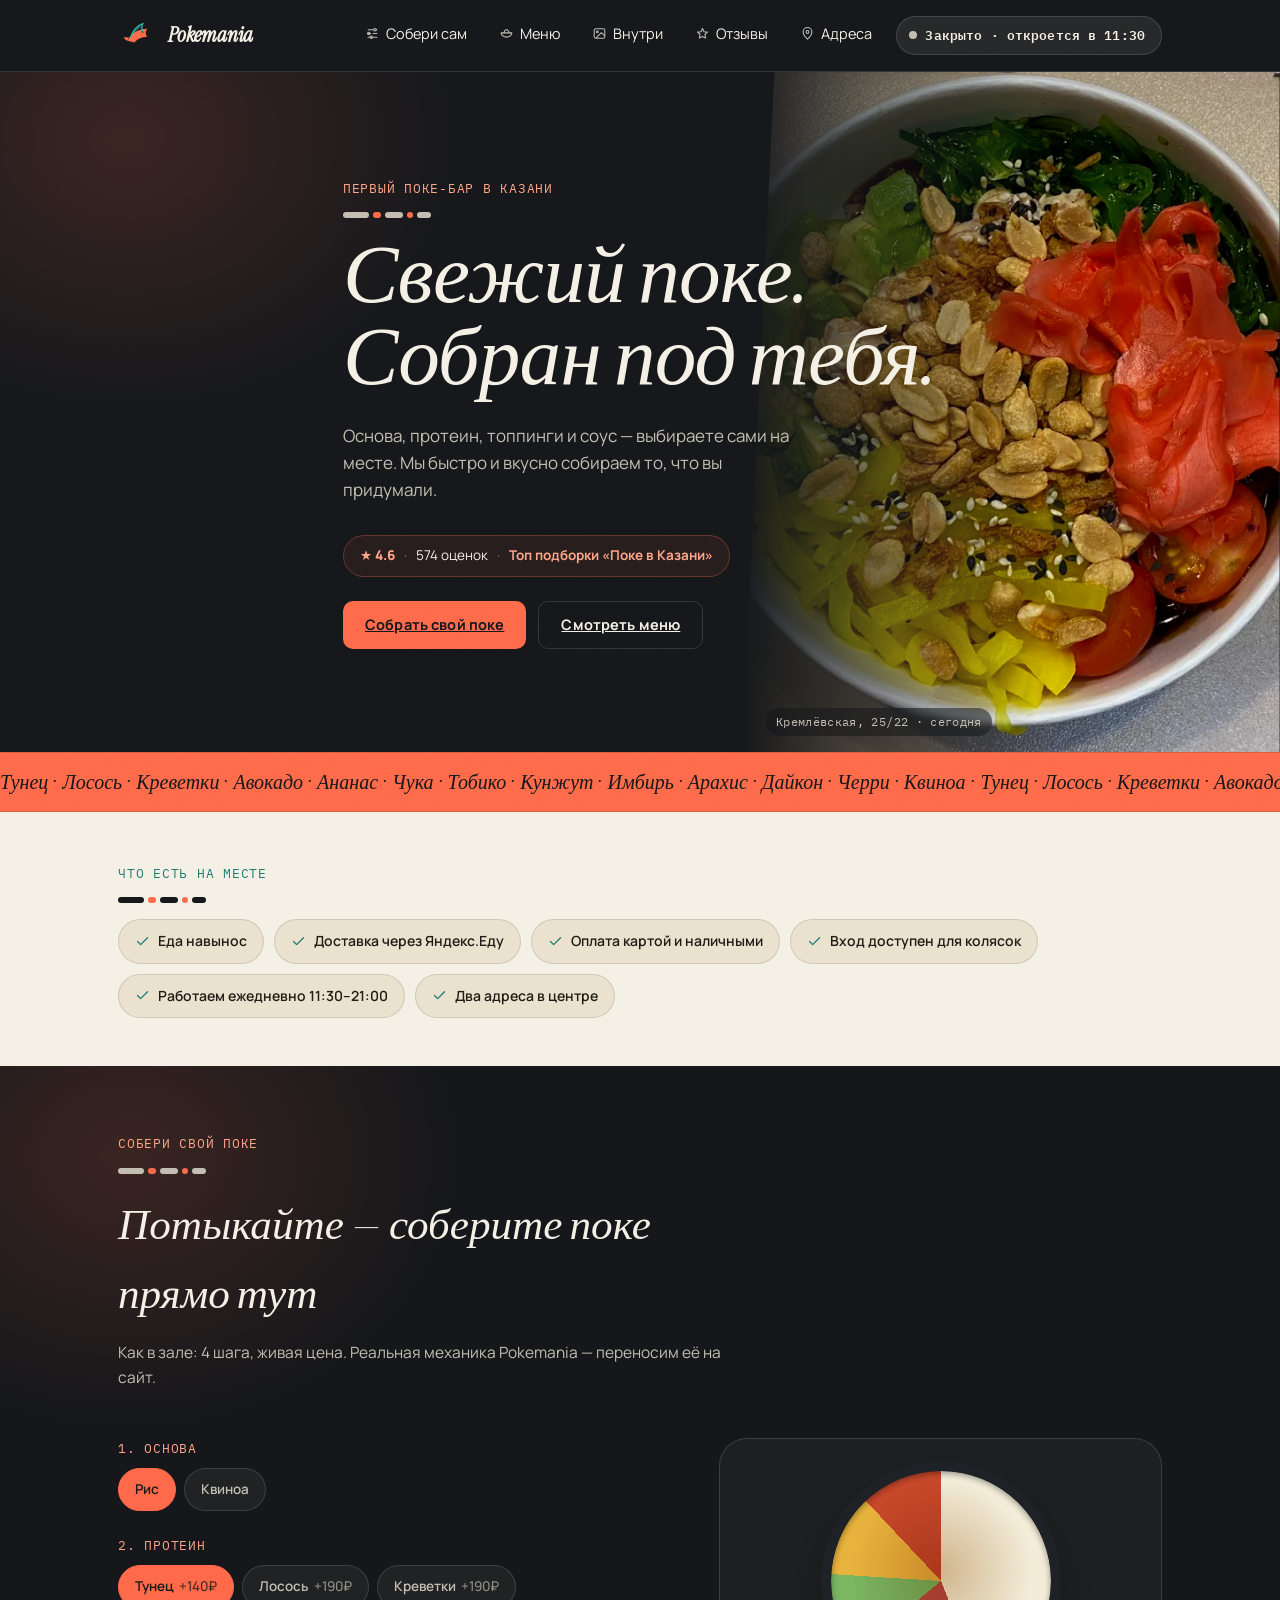
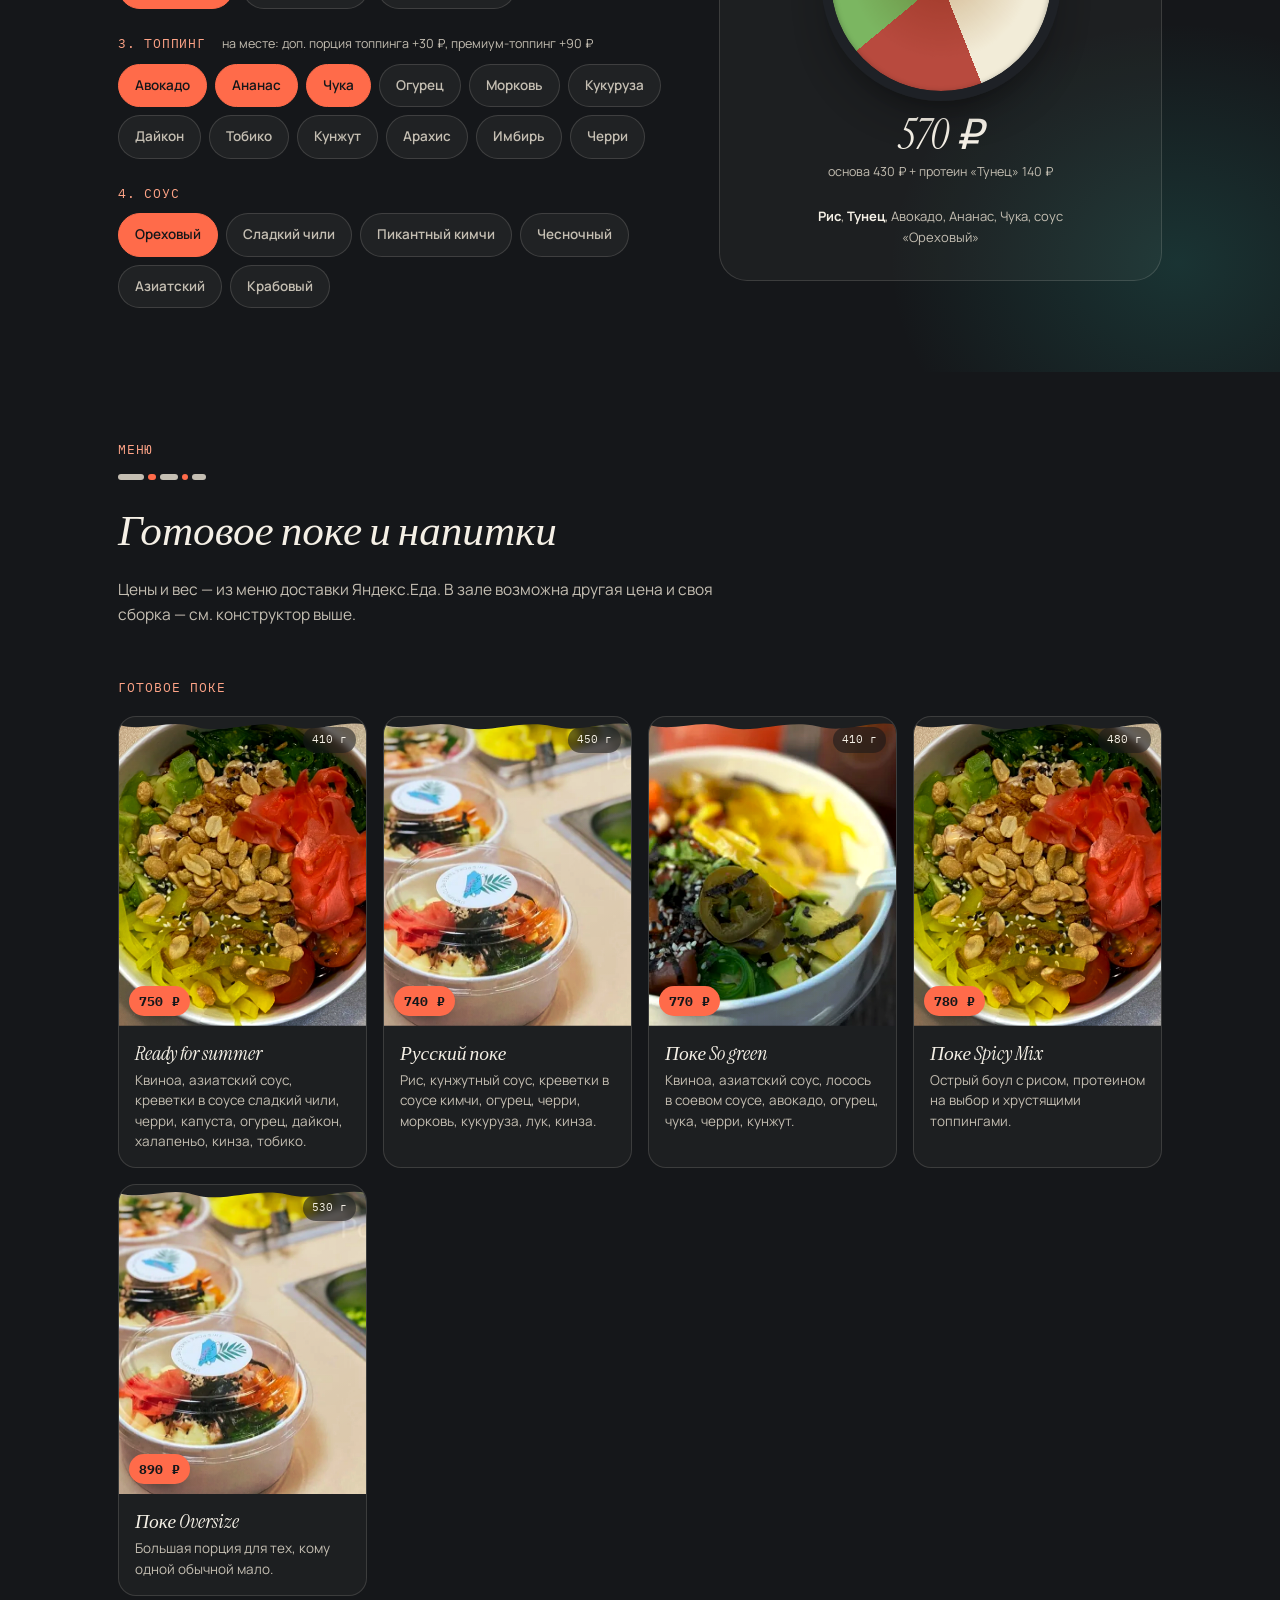
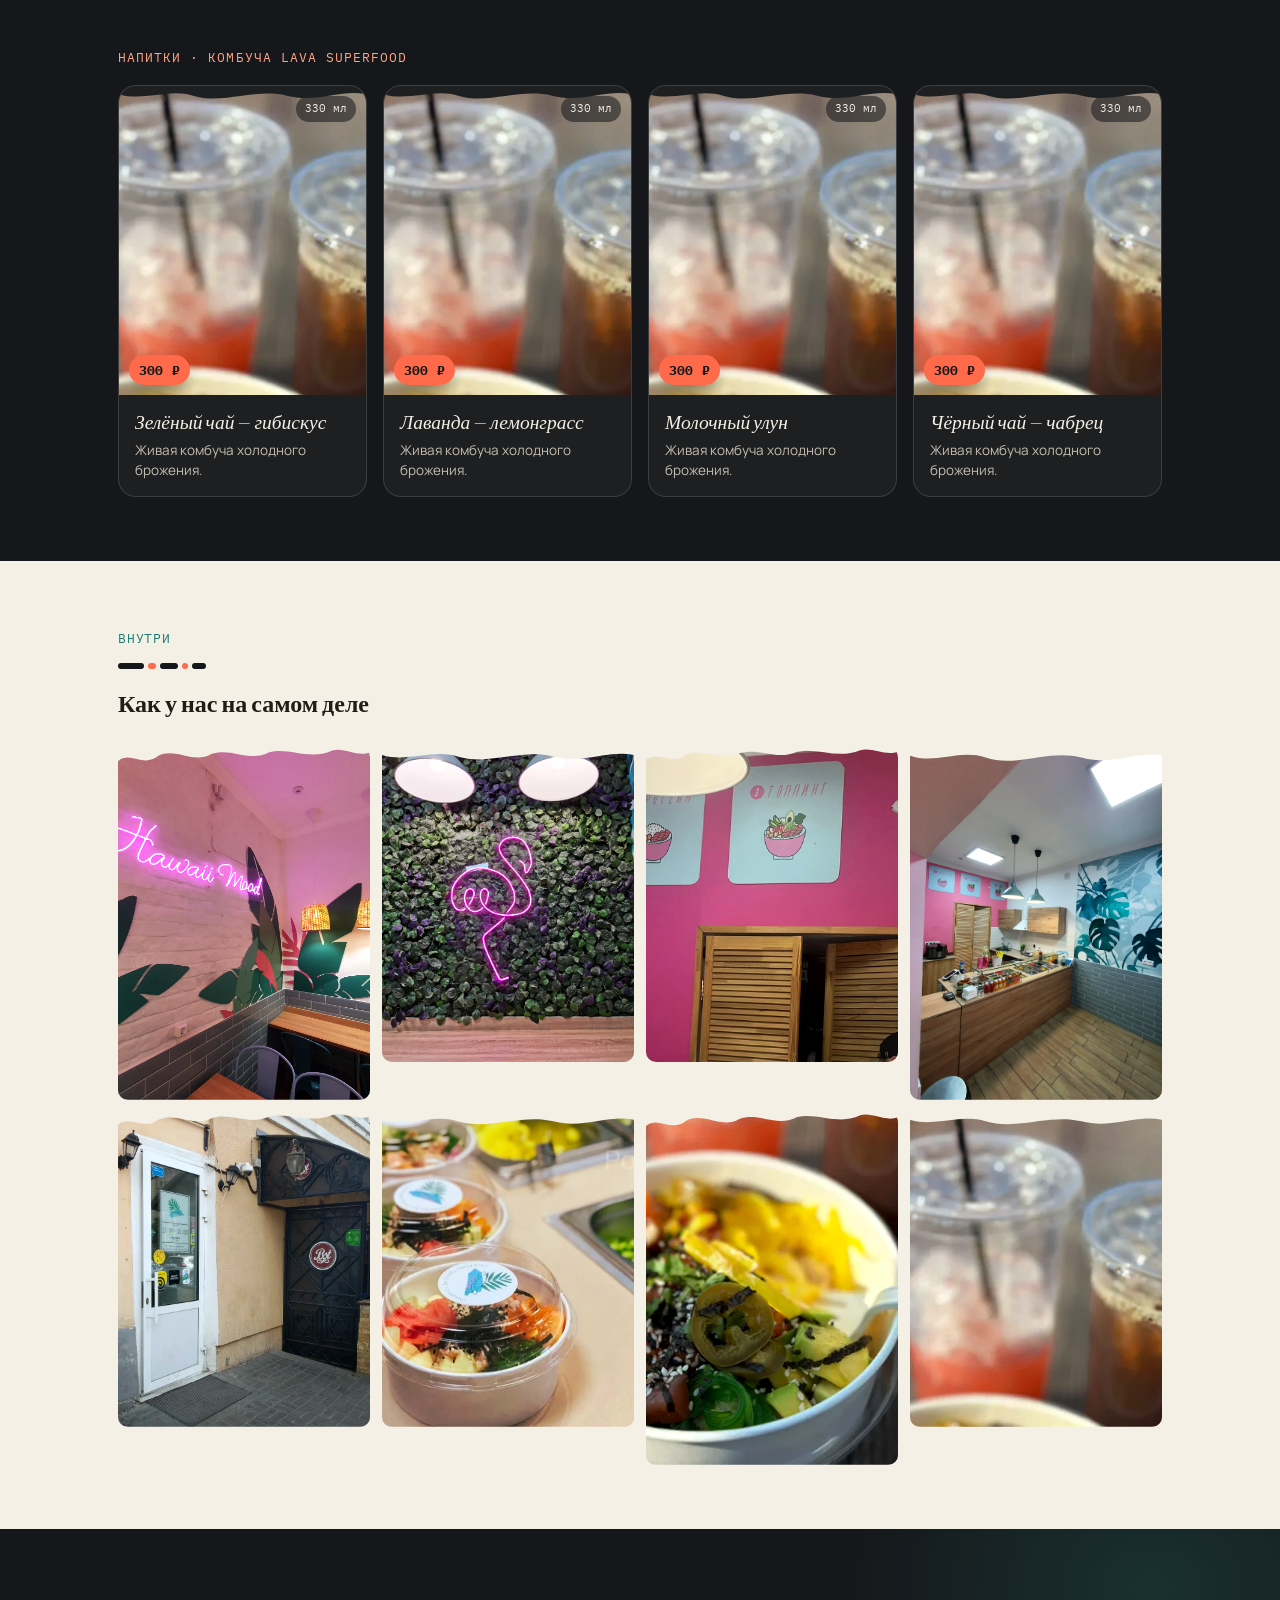
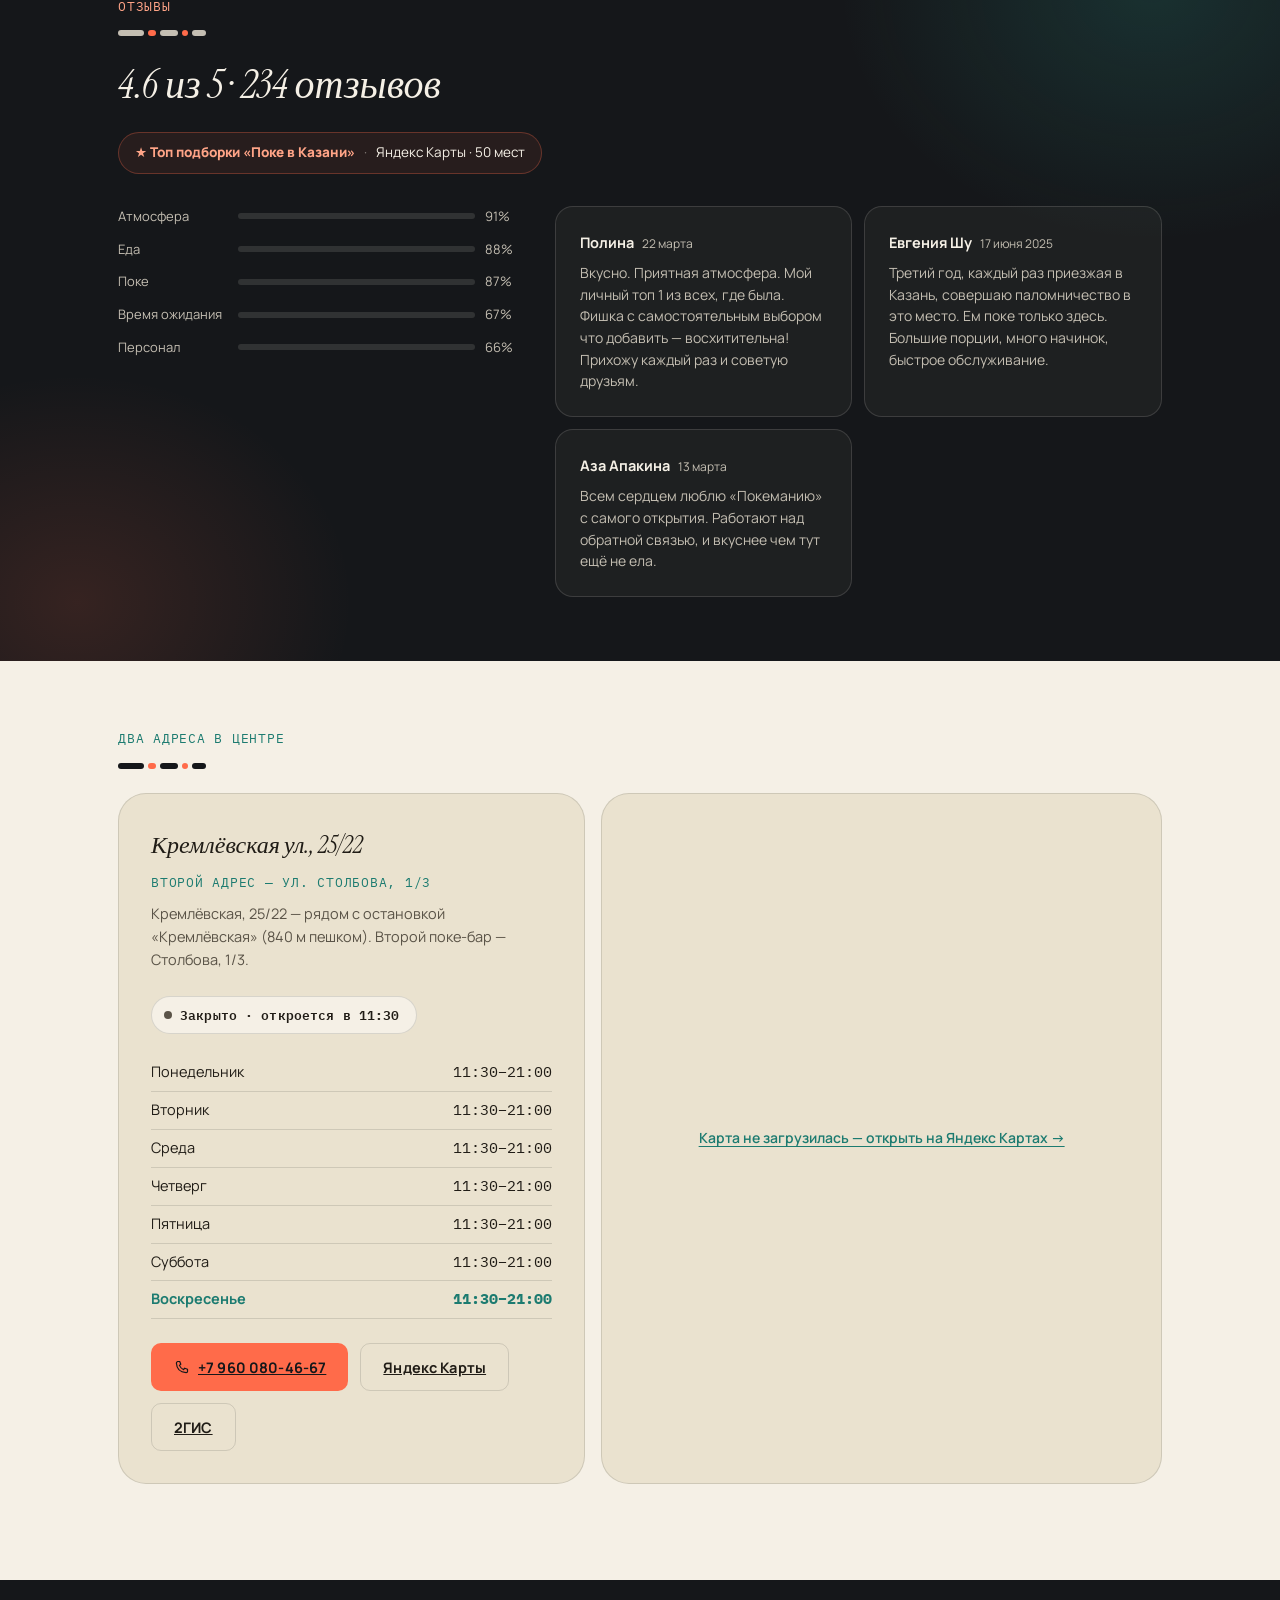
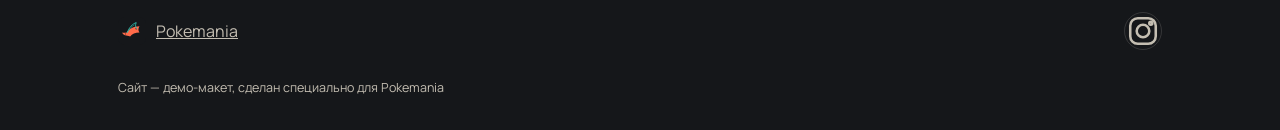
==== commit 23287402: "Pokemania poke bar landing — demo site for outreach pitch Content sourced from Yandex Maps + Instagr" ====
--- a/index.html
+++ b/index.html
@@ -2,1042 +2,43 @@
 <html lang="ru">
 <head>
 <meta charset="UTF-8">
-<meta name="viewport" content="width=device-width, initial-scale=1.0">
-<title>Green Life — веганское кафе в Казани</title>
-<meta name="description" content="Green Life — маленькое веганское и вегетарианское кафе в Казани. Роллы, боулы, супы, вареники ручной лепки. Доставка, навынос, летняя веранда. 4,8★ на 2ГИС.">
-
-<link rel="preconnect" href="https://fonts.googleapis.com">
-<link rel="preconnect" href="https://fonts.gstatic.com" crossorigin>
-<link href="https://fonts.googleapis.com/css2?family=Fraunces:ital,opsz,wght@0,9..144,400;0,9..144,500;0,9..144,600;0,9..144,700;1,9..144,500&family=Manrope:wght@400;500;600;700;800&family=Caveat:wght@500;600;700&display=swap" rel="stylesheet">
-
-<style>
-  :root{
-    --paper:#F7F1E1;
-    --paper-2:#EFE4C9;
-    --card:#FFFCF4;
-    --ink:#232C1E;
-    --ink-soft:#57604B;
-    --leaf:#3E6B33;
-    --leaf-deep:#1C3016;
-    --leaf-mid:#6E9A5A;
-    --wood:#D9C39B;
-    --wood-line:#C6AC7C;
-    --coral:#D95A34;
-    --coral-deep:#B0431F;
-    --gold:#E0A83C;
-    --line: rgba(28,48,22,0.14);
-    --shadow: 0 18px 40px -18px rgba(24,36,18,0.35);
-    --shadow-sm: 0 8px 18px -10px rgba(24,36,18,0.3);
-    --radius: 22px;
-    --maxw: 1200px;
-  }
-
-  *,*::before,*::after{ box-sizing:border-box; }
-  html{ scroll-behavior:smooth; }
-  @media (prefers-reduced-motion: reduce){
-    html{ scroll-behavior:auto; }
-    *,*::before,*::after{ animation-duration:0.001ms !important; animation-iteration-count:1 !important; transition-duration:0.001ms !important; scroll-behavior:auto !important; }
-  }
-
-  body{
-    margin:0;
-    background:var(--paper);
-    color:var(--ink);
-    font-family:'Manrope', system-ui, sans-serif;
-    font-size:16px;
-    line-height:1.55;
-    -webkit-font-smoothing:antialiased;
-    overflow-x:hidden;
-  }
-
-  /* subtle paper grain */
-  body::before{
-    content:"";
-    position:fixed; inset:0;
-    pointer-events:none;
-    z-index:0;
-    opacity:0.5;
-    background-image:url("data:image/svg+xml;utf8,<svg xmlns='http://www.w3.org/2000/svg' width='120' height='120'><filter id='n'><feTurbulence type='fractalNoise' baseFrequency='0.9' numOctaves='2' stitchTiles='stitch'/><feColorMatrix type='matrix' values='0 0 0 0 0.15  0 0 0 0 0.2  0 0 0 0 0.12  0 0 0 0.035 0'/></filter><rect width='100%25' height='100%25' filter='url(%23n)'/></svg>");
-  }
-
-  img{ max-width:100%; display:block; }
-  a{ color:inherit; text-decoration:none; }
-  h1,h2,h3{ font-family:'Fraunces', serif; font-weight:600; margin:0; color:var(--leaf-deep); }
-  p{ margin:0; }
-  ul{ margin:0; padding:0; list-style:none; }
-  button{ font:inherit; cursor:pointer; }
-
-  .wrap{ max-width:var(--maxw); margin:0 auto; padding:0 clamp(20px,5vw,48px); position:relative; z-index:1; }
-
-  .eyebrow{
-    font-family:'Caveat', cursive;
-    font-size:clamp(1.3rem,2vw,1.6rem);
-    color:var(--coral-deep);
-    display:inline-flex;
-    align-items:center;
-    gap:8px;
-    margin-bottom:6px;
-    transform:rotate(-2deg);
-  }
-  .eyebrow svg{ width:18px; height:18px; flex:none; }
-
-  .skip-link{
-    position:absolute; left:-999px; top:0;
-    background:var(--leaf-deep); color:var(--paper);
-    padding:12px 18px; border-radius:0 0 10px 0; z-index:200;
-  }
-  .skip-link:focus{ left:0; }
-
-  :focus-visible{ outline:3px solid var(--coral); outline-offset:3px; border-radius:6px; }
-
-  /* ---------- Buttons ---------- */
-  .btn{
-    display:inline-flex; align-items:center; justify-content:center; gap:9px;
-    padding:14px 26px;
-    border-radius:100px;
-    font-weight:700;
-    font-size:0.98rem;
-    border:1.5px solid transparent;
-    transition:transform .25s cubic-bezier(.2,.8,.2,1), box-shadow .25s ease, background .25s ease, color .25s ease;
-    white-space:nowrap;
-  }
-  .btn svg{ width:19px; height:19px; flex:none; }
-  .btn-primary{
-    background:var(--coral); color:#FFF6EC;
-    box-shadow:0 12px 26px -10px rgba(217,90,52,0.55);
-  }
-  .btn-primary:hover{ transform:translateY(-3px); box-shadow:0 18px 32px -12px rgba(217,90,52,0.65); background:var(--coral-deep); }
-  .btn-outline{
-    background:transparent; border-color:var(--leaf-deep); color:var(--leaf-deep);
-  }
-  .btn-outline:hover{ background:var(--leaf-deep); color:var(--paper); transform:translateY(-3px); }
-  .btn-ghost{
-    background:rgba(255,255,255,0.14); color:var(--paper); border-color:rgba(247,241,225,0.4);
-  }
-  .btn-ghost:hover{ background:rgba(255,255,255,0.24); transform:translateY(-3px); }
-  .btn-sm{ padding:10px 18px; font-size:0.88rem; }
-  .btn-block{ width:100%; }
-
-  .badge-static{
-    display:inline-flex; align-items:center; gap:8px;
-    padding:10px 16px; border-radius:100px;
-    background:var(--paper-2); border:1.5px dashed var(--wood-line);
-    color:var(--ink-soft); font-size:0.85rem; font-weight:600;
-    cursor:default;
-  }
-  .badge-static svg{ width:16px; height:16px; }
-
-  /* ---------- Header ---------- */
-  header{
-    position:sticky; top:0; z-index:100;
-    background:rgba(247,241,225,0.88);
-    backdrop-filter:blur(10px);
-    border-bottom:1px solid var(--line);
-    transition:box-shadow .3s ease, padding .3s ease;
-  }
-  header.scrolled{ box-shadow:0 10px 26px -18px rgba(20,30,15,0.4); }
-  .header-inner{
-    display:flex; align-items:center; justify-content:space-between;
-    gap:20px; padding:14px clamp(20px,5vw,48px);
-    max-width:var(--maxw); margin:0 auto;
-  }
-  .brand{ display:flex; align-items:center; gap:12px; }
-  .brand img{
-    width:44px; height:44px; border-radius:50%; object-fit:cover;
-    border:2px solid var(--wood-line); background:var(--wood);
-  }
-  .brand-word{
-    font-family:'Fraunces', serif; font-weight:600;
-    font-size:1.3rem; color:var(--leaf-deep); line-height:1;
-  }
-  .brand-word small{
-    display:block; font-family:'Manrope', sans-serif; font-weight:600;
-    font-size:0.6rem; letter-spacing:0.18em; color:var(--ink-soft); margin-top:4px;
-    text-transform:uppercase;
-  }
-  nav.mainnav{ display:flex; align-items:center; gap:clamp(14px,2.4vw,30px); }
-  nav.mainnav a{
-    font-weight:600; font-size:0.92rem; color:var(--ink-soft);
-    position:relative; padding:4px 0;
-  }
-  nav.mainnav a::after{
-    content:""; position:absolute; left:0; right:100%; bottom:-2px; height:2px;
-    background:var(--coral); transition:right .3s cubic-bezier(.2,.8,.2,1);
-  }
-  nav.mainnav a:hover::after, nav.mainnav a:focus-visible::after{ right:0; }
-  nav.mainnav a:hover{ color:var(--leaf-deep); }
-  .header-cta{ display:flex; align-items:center; gap:12px; }
-  .nav-toggle{ display:none; }
-
-  /* ---------- Marquee ---------- */
-  .marquee-strip{
-    background:var(--leaf-deep); color:var(--paper); overflow:hidden;
-    border-bottom:1px solid rgba(247,241,225,0.15);
-  }
-  .marquee-track{
-    display:flex; width:max-content; gap:0;
-    animation:scrollmq 32s linear infinite;
-    padding:9px 0;
-  }
-  @keyframes scrollmq{ from{ transform:translateX(0);} to{ transform:translateX(-50%);} }
-  .marquee-track span{
-    font-size:0.78rem; font-weight:700; letter-spacing:0.14em; text-transform:uppercase;
-    padding:0 22px; white-space:nowrap; opacity:0.92;
-  }
-  .marquee-track span.dot{ color:var(--gold); opacity:1; }
-
-  /* ---------- Hero ---------- */
-  .hero{ padding:clamp(50px,8vw,96px) 0 clamp(40px,6vw,72px); position:relative; }
-  .hero-grid{
-    display:grid; grid-template-columns:1.05fr 0.95fr; gap:clamp(30px,5vw,60px);
-    align-items:center;
-  }
-  .hero h1{
-    font-size:clamp(2.3rem,4.6vw,3.6rem); line-height:1.06; letter-spacing:-0.01em;
-    margin-bottom:20px;
-  }
-  .hero h1 em{ font-style:italic; color:var(--coral-deep); }
-  .hero p.lead{
-    font-size:clamp(1.02rem,1.4vw,1.15rem); color:var(--ink-soft); max-width:46ch;
-    margin-bottom:30px;
-  }
-  .hero-ctas{ display:flex; flex-wrap:wrap; gap:14px; margin-bottom:34px; }
-  .rating-row{ display:flex; flex-wrap:wrap; align-items:center; gap:14px 22px; }
-  .stars{ display:inline-flex; gap:3px; color:var(--gold); }
-  .stars svg{ width:18px; height:18px; }
-  .rating-num{ font-weight:800; color:var(--leaf-deep); }
-  .rating-links{ display:flex; gap:10px; flex-wrap:wrap; font-size:0.85rem; }
-  .rating-links a{ text-decoration:underline; text-underline-offset:3px; color:var(--ink-soft); font-weight:600; }
-  .rating-links a:hover{ color:var(--coral-deep); }
-
-  .hero-art{ position:relative; height:clamp(340px,42vw,480px); }
-  .pin-photo{
-    position:absolute; background:#fff; padding:10px 10px 34px;
-    border-radius:4px; box-shadow:var(--shadow);
-    transition:transform .4s cubic-bezier(.2,.8,.2,1);
-  }
-  .pin-photo img{ border-radius:2px; width:100%; height:100%; object-fit:cover; }
-  .pin-photo::before{
-    content:""; position:absolute; top:-14px; left:50%; transform:translateX(-50%) rotate(-4deg);
-    width:64px; height:26px;
-    background:rgba(224,168,60,0.55);
-    box-shadow:0 2px 4px rgba(0,0,0,0.12);
-  }
-  .pin-main{
-    width:min(360px,72%); aspect-ratio:3/4; top:0; left:6%;
-    transform:rotate(-4deg);
-    z-index:2;
-  }
-  .pin-main:hover{ transform:rotate(-1deg) scale(1.02); }
-  .pin-second{
-    width:min(200px,46%); aspect-ratio:1/1; bottom:0; right:2%;
-    transform:rotate(6deg);
-    z-index:3;
-  }
-  .pin-second:hover{ transform:rotate(2deg) scale(1.03); }
-  .hero-tag{
-    position:absolute; top:6%; right:6%; z-index:4;
-    background:var(--card); border:1.5px solid var(--wood-line);
-    border-radius:16px; padding:12px 16px; box-shadow:var(--shadow-sm);
-    font-family:'Caveat', cursive; font-size:1.15rem; color:var(--leaf-deep);
-    transform:rotate(3deg); max-width:190px; line-height:1.2;
-  }
-
-  /* ---------- Section shells ---------- */
-  section{ padding:clamp(56px,8vw,100px) 0; position:relative; }
-  .section-head{ max-width:640px; margin-bottom:clamp(32px,5vw,52px); }
-  .section-head h2{ font-size:clamp(1.9rem,3.4vw,2.7rem); line-height:1.12; }
-  .section-head p{ color:var(--ink-soft); margin-top:14px; font-size:1.02rem; }
-  .section-head.center{ margin-left:auto; margin-right:auto; text-align:center; }
-
-  [data-reveal]{ opacity:0; transform:translateY(26px); transition:opacity .7s ease, transform .7s cubic-bezier(.2,.8,.2,1); }
-  [data-reveal].in-view{ opacity:1; transform:translateY(0); }
-
-  /* ---------- About ---------- */
-  .about{ background:var(--paper-2); border-top:1px solid var(--line); border-bottom:1px solid var(--line); }
-  .about-grid{ display:grid; grid-template-columns:1fr 1fr; gap:clamp(30px,5vw,64px); align-items:center; }
-  .about-copy p{ color:var(--ink-soft); margin-bottom:16px; font-size:1.02rem; }
-  .about-photos{ position:relative; height:clamp(300px,32vw,380px); }
-  .about-photos .pin-photo.main{ width:78%; height:100%; left:0; top:0; transform:rotate(2deg); }
-  .about-photos .pin-photo.main:hover{ transform:rotate(0deg); }
-  .about-photos .pin-photo.mini{ width:150px; height:150px; right:0; bottom:-8%; transform:rotate(-6deg); z-index:3; }
-  .about-photos .pin-photo.mini:hover{ transform:rotate(-2deg) scale(1.04); }
-
-  .feature-grid{
-    margin-top:clamp(40px,6vw,64px);
-    display:grid; grid-template-columns:repeat(4,1fr); gap:18px;
-  }
-  .feature-card{
-    background:var(--card); border:1px solid var(--line); border-radius:var(--radius);
-    padding:26px 22px; box-shadow:var(--shadow-sm);
-    transition:transform .3s cubic-bezier(.2,.8,.2,1), box-shadow .3s ease;
-  }
-  .feature-card:hover{ transform:translateY(-6px); box-shadow:var(--shadow); }
-  .feature-icon{
-    width:48px; height:48px; border-radius:14px; background:var(--leaf);
-    display:flex; align-items:center; justify-content:center; margin-bottom:16px;
-  }
-  .feature-icon svg{ width:24px; height:24px; color:var(--paper); }
-  .feature-card h3{ font-size:1.06rem; margin-bottom:8px; font-weight:600; }
-  .feature-card p{ color:var(--ink-soft); font-size:0.92rem; }
-
-  /* ---------- Menu ---------- */
-  .menu-note{
-    display:flex; align-items:center; gap:10px; margin-top:16px;
-    font-family:'Caveat', cursive; font-size:1.15rem; color:var(--coral-deep);
-  }
-  .chip-nav{
-    display:flex; gap:10px; overflow-x:auto; padding-bottom:6px; margin-bottom:40px;
-    scrollbar-width:thin;
-  }
-  .chip-nav a{
-    flex:none; padding:10px 18px; border-radius:100px; background:var(--card);
-    border:1.5px solid var(--line); font-weight:700; font-size:0.86rem; color:var(--ink-soft);
-    transition:all .25s ease;
-  }
-  .chip-nav a:hover, .chip-nav a.active{
-    background:var(--leaf-deep); color:var(--paper); border-color:var(--leaf-deep);
-  }
-
-  .menu-category{ margin-bottom:clamp(44px,6vw,64px); scroll-margin-top:150px; }
-  .menu-category-head{ display:flex; align-items:baseline; gap:14px; margin-bottom:22px; }
-  .menu-category-head h3{ font-size:clamp(1.3rem,2.2vw,1.7rem); }
-  .menu-category-head .count{ color:var(--ink-soft); font-size:0.85rem; font-weight:600; }
-  .dish-grid{ display:grid; grid-template-columns:repeat(3,1fr); gap:22px; }
-  .dish-card{
-    background:var(--card); border-radius:var(--radius); overflow:hidden;
-    border:1px solid var(--line); box-shadow:var(--shadow-sm);
-    transition:transform .35s cubic-bezier(.2,.8,.2,1), box-shadow .35s ease;
-  }
-  .dish-card:hover{ transform:translateY(-7px); box-shadow:var(--shadow); }
-  .dish-photo{ aspect-ratio:4/3; overflow:hidden; }
-  .dish-photo img{ width:100%; height:100%; object-fit:cover; transition:transform .5s ease; }
-  .dish-card:hover .dish-photo img{ transform:scale(1.07); }
-  .dish-body{ padding:18px 20px 20px; }
-  .dish-top{ display:flex; justify-content:space-between; align-items:flex-start; gap:10px; margin-bottom:8px; }
-  .dish-top h4{ font-family:'Fraunces', serif; font-weight:600; font-size:1.08rem; color:var(--leaf-deep); }
-  .dish-price{
-    font-family:'Caveat', cursive; font-size:1.3rem; color:var(--coral-deep);
-    white-space:nowrap; transform:rotate(-2deg); flex:none;
-  }
-  .dish-body p{ color:var(--ink-soft); font-size:0.88rem; }
-  .veg-tag{
-    display:inline-flex; align-items:center; gap:4px; margin-top:10px;
-    font-size:0.72rem; font-weight:800; letter-spacing:0.04em; text-transform:uppercase;
-    color:var(--leaf); background:rgba(62,107,51,0.12); padding:4px 9px; border-radius:100px;
-  }
-
-  /* ---------- Reviews ---------- */
-  .reviews{ background:var(--leaf-deep); color:var(--paper); }
-  .reviews .section-head h2{ color:var(--paper); }
-  .reviews .section-head p{ color:rgba(247,241,225,0.72); }
-  .reviews-summary{
-    display:flex; flex-wrap:wrap; gap:12px 26px; align-items:center; margin-top:20px;
-  }
-  .reviews-summary .rating-num{ color:var(--paper); font-size:1.5rem; }
-  .reviews-summary a{ text-decoration:underline; text-underline-offset:3px; color:rgba(247,241,225,0.85); font-weight:600; font-size:0.9rem; }
-  .review-grid{ display:grid; grid-template-columns:repeat(3,1fr); gap:24px; margin-top:44px; }
-  .review-card{
-    background:#FBF6E9; color:var(--ink); border-radius:18px 18px 4px 18px;
-    padding:26px 24px 22px; box-shadow:0 20px 40px -16px rgba(0,0,0,0.4);
-    position:relative;
-    transition:transform .3s ease;
-  }
-  .review-card:nth-child(1){ transform:rotate(-1.6deg); }
-  .review-card:nth-child(2){ transform:rotate(1deg); }
-  .review-card:nth-child(3){ transform:rotate(-0.8deg); }
-  .review-card:hover{ transform:rotate(0deg) translateY(-4px); }
-  .review-card::before{
-    content:""; position:absolute; top:-12px; left:26px; width:52px; height:22px;
-    background:rgba(224,168,60,0.6); transform:rotate(-3deg);
-  }
-  .review-stars{ display:flex; gap:2px; color:var(--gold); margin-bottom:12px; }
-  .review-stars svg{ width:15px; height:15px; }
-  .review-card p.quote{ font-size:0.94rem; color:#3A4433; margin-bottom:16px; }
-  .review-source{ display:flex; align-items:center; justify-content:space-between; font-size:0.78rem; color:var(--ink-soft); font-weight:700; border-top:1px dashed var(--wood-line); padding-top:12px; }
-
-  /* ---------- Location ---------- */
-  .location-grid{ display:grid; grid-template-columns:0.95fr 1.05fr; gap:clamp(30px,5vw,56px); align-items:start; }
-  .info-card{
-    background:var(--card); border:1px solid var(--line); border-radius:var(--radius);
-    padding:clamp(26px,4vw,38px); box-shadow:var(--shadow-sm);
-  }
-  .moved-note{
-    display:flex; gap:10px; align-items:flex-start; background:rgba(224,168,60,0.14);
-    border:1.5px dashed var(--gold); border-radius:14px; padding:14px 16px; margin-bottom:26px;
-    font-size:0.88rem; color:var(--ink-soft);
-  }
-  .moved-note svg{ width:20px; height:20px; flex:none; color:var(--coral-deep); margin-top:1px; }
-  .info-line{ display:flex; gap:14px; align-items:flex-start; margin-bottom:20px; }
-  .info-line .ic{
-    width:38px; height:38px; border-radius:11px; background:var(--leaf); flex:none;
-    display:flex; align-items:center; justify-content:center;
-  }
-  .info-line .ic svg{ width:19px; height:19px; color:var(--paper); }
-  .info-line h4{ font-size:0.98rem; margin-bottom:3px; color:var(--leaf-deep); }
-  .info-line p, .info-line a{ color:var(--ink-soft); font-size:0.92rem; }
-  .info-line a:hover{ color:var(--coral-deep); }
-  .location-ctas{ display:flex; flex-direction:column; gap:12px; margin-top:26px; }
-  .badges-row{ display:flex; flex-wrap:wrap; gap:10px; margin-top:18px; }
-
-  .map-card{
-    background:var(--card); border:1px solid var(--line); border-radius:var(--radius);
-    overflow:hidden; box-shadow:var(--shadow-sm);
-  }
-  .map-illustration{ display:block; width:100%; height:auto; }
-  .map-caption{
-    display:flex; align-items:center; justify-content:space-between; gap:14px;
-    padding:18px 22px; flex-wrap:wrap;
-  }
-  .map-caption p{ font-weight:700; color:var(--leaf-deep); }
-  .map-caption span{ display:block; font-size:0.82rem; color:var(--ink-soft); font-weight:500; margin-top:2px; }
-
-  /* ---------- Footer ---------- */
-  footer{ background:#182412; color:rgba(247,241,225,0.82); padding:56px 0 26px; }
-  .footer-grid{ display:grid; grid-template-columns:1.3fr 1fr 1fr; gap:36px; margin-bottom:40px; }
-  .footer-brand{ display:flex; align-items:center; gap:12px; margin-bottom:14px; }
-  .footer-brand img{ width:46px; height:46px; border-radius:50%; border:2px solid rgba(247,241,225,0.3); }
-  .footer-brand span{ font-family:'Fraunces', serif; font-size:1.3rem; color:#F7F1E1; }
-  footer p{ font-size:0.9rem; line-height:1.7; color:rgba(247,241,225,0.62); max-width:34ch; }
-  .footer-col h5{ font-size:0.78rem; letter-spacing:0.12em; text-transform:uppercase; color:rgba(247,241,225,0.5); margin-bottom:14px; font-weight:700; }
-  .footer-col ul li{ margin-bottom:10px; }
-  .footer-col a{ font-size:0.92rem; color:rgba(247,241,225,0.82); display:inline-flex; align-items:center; gap:8px; }
-  .footer-col a:hover{ color:var(--gold); }
-  .footer-col a svg{ width:16px; height:16px; flex:none; }
-  .footer-bottom{ border-top:1px solid rgba(247,241,225,0.14); padding-top:22px; display:flex; justify-content:space-between; flex-wrap:wrap; gap:10px; font-size:0.8rem; color:rgba(247,241,225,0.45); }
-
-  /* ---------- Responsive ---------- */
-  @media (max-width:1000px){
-    .hero-grid{ grid-template-columns:1fr; }
-    .hero-art{ height:380px; max-width:420px; margin:0 auto; }
-    .about-grid{ grid-template-columns:1fr; }
-    .about-photos{ order:-1; height:300px; }
-    .feature-grid{ grid-template-columns:repeat(2,1fr); }
-    .dish-grid{ grid-template-columns:repeat(2,1fr); }
-    .review-grid{ grid-template-columns:1fr; max-width:480px; margin-left:auto; margin-right:auto; }
-    .location-grid{ grid-template-columns:1fr; }
-    .footer-grid{ grid-template-columns:1fr 1fr; }
-  }
-
-  @media (max-width:760px){
-    nav.mainnav{
-      position:fixed; inset:70px 0 auto 0; background:var(--paper);
-      flex-direction:column; align-items:flex-start; gap:0;
-      padding:10px clamp(20px,5vw,48px) 18px; border-bottom:1px solid var(--line);
-      box-shadow:0 16px 30px -20px rgba(0,0,0,0.3);
-      transform:translateY(-130%); opacity:0; transition:transform .3s ease, opacity .3s ease;
-      z-index:99;
-    }
-    nav.mainnav.open{ transform:translateY(0); opacity:1; }
-    nav.mainnav a{ padding:12px 0; width:100%; border-bottom:1px solid var(--line); }
-    .header-cta .btn-label{ display:none; }
-    .nav-toggle{
-      display:flex; align-items:center; justify-content:center;
-      width:42px; height:42px; border-radius:50%; border:1.5px solid var(--line); background:var(--card);
-    }
-    .nav-toggle svg{ width:20px; height:20px; }
-    .dish-grid{ grid-template-columns:1fr; }
-    .feature-grid{ grid-template-columns:1fr 1fr; }
-    .footer-grid{ grid-template-columns:1fr; gap:28px; }
-    .hero-tag{ display:none; }
-  }
-
-  @media (max-width:420px){
-    .feature-grid{ grid-template-columns:1fr; }
-    .hero-ctas{ flex-direction:column; align-items:stretch; }
-    .hero-ctas .btn{ width:100%; }
-  }
-</style>
+<meta name="viewport" content="width=device-width, initial-scale=1">
+<title>Загрузка…</title>
+<link rel="stylesheet" href="theme.css">
+<link rel="stylesheet" href="style.css">
 </head>
 <body>
 
-<a class="skip-link" href="#main">Перейти к основному содержимому</a>
+<!-- переиспользуемая SVG-геометрия: мягкий "боул"-край вместо прямых углов у фото -->
+<svg width="0" height="0" style="position:absolute" aria-hidden="true">
+  <defs>
+    <clipPath id="live-edge" clipPathUnits="objectBoundingBox">
+      <path d="M0,0.04 C0.05,0.01 0.1,0.06 0.16,0.025 C0.23,0 0.3,0.05 0.37,0.02 C0.45,0 0.52,0.045 0.6,0.015 C0.68,0 0.76,0.04 0.85,0.01 C0.9,0 0.95,0.03 1,0.015 L1,1 L0,1 Z"/>
+    </clipPath>
+    <clipPath id="live-edge-soft" clipPathUnits="objectBoundingBox">
+      <path d="M0,0.025 C0.1,0.05 0.2,0.005 0.3,0.03 C0.42,0.06 0.55,0.005 0.68,0.03 C0.8,0.055 0.9,0.008 1,0.025 L1,1 L0,1 Z"/>
+    </clipPath>
+  </defs>
+</svg>
 
-<header id="siteHeader">
-  <div class="marquee-strip" aria-hidden="true">
-    <div class="marquee-track">
-      <span>🌿 веганская и вегетарианская кухня</span><span class="dot">✦</span>
-      <span>доставка и еда навынос</span><span class="dot">✦</span>
-      <span>летняя веранда</span><span class="dot">✦</span>
-      <span>можно с собакой</span><span class="dot">✦</span>
-      <span>кофе на растительном молоке</span><span class="dot">✦</span>
-      <span>лепим вареники руками каждый день</span><span class="dot">✦</span>
-      <span>🌿 веганская и вегетарианская кухня</span><span class="dot">✦</span>
-      <span>доставка и еда навынос</span><span class="dot">✦</span>
-      <span>летняя веранда</span><span class="dot">✦</span>
-      <span>можно с собакой</span><span class="dot">✦</span>
-      <span>кофе на растительном молоке</span><span class="dot">✦</span>
-      <span>лепим вареники руками каждый день</span><span class="dot">✦</span>
-    </div>
-  </div>
-  <div class="header-inner">
-    <a href="#top" class="brand" aria-label="Green Life — на главную">
-      <img src="assets/img/logo.jpg" alt="Логотип Green Life — выжженный на дереве значок с растением">
-      <span class="brand-word">Green Life<small>vegan cafe · казань</small></span>
-    </a>
-    <nav class="mainnav" id="mainnav">
-      <a href="#menu">Меню</a>
-      <a href="#about">О нас</a>
-      <a href="#reviews">Отзывы</a>
-      <a href="#contacts">Контакты</a>
-    </nav>
-    <div class="header-cta">
-      <a class="btn btn-primary btn-sm" href="tel:+79518990821">
-        <svg viewBox="0 0 24 24" fill="none" stroke="currentColor" stroke-width="2" stroke-linecap="round" stroke-linejoin="round"><path d="M22 16.92v3a2 2 0 0 1-2.18 2 19.79 19.79 0 0 1-8.63-3.07 19.5 19.5 0 0 1-6-6 19.79 19.79 0 0 1-3.07-8.67A2 2 0 0 1 4.11 2h3a2 2 0 0 1 2 1.72c.127.96.361 1.903.7 2.81a2 2 0 0 1-.45 2.11L8.09 9.91a16 16 0 0 0 6 6l1.27-1.27a2 2 0 0 1 2.11-.45c.907.339 1.85.573 2.81.7A2 2 0 0 1 22 16.92z"/></svg>
-        <span class="btn-label">Заказать</span>
-      </a>
-      <button class="nav-toggle" id="navToggle" aria-label="Открыть меню" aria-expanded="false" aria-controls="mainnav">
-        <svg viewBox="0 0 24 24" fill="none" stroke="currentColor" stroke-width="2" stroke-linecap="round"><path d="M4 7h16M4 12h16M4 17h16"/></svg>
-      </button>
-    </div>
-  </div>
-</header>
+<a class="skip-link" href="#main">Перейти к содержанию</a>
+
+<header id="site-header" class="header"></header>
 
 <main id="main">
-
-  <!-- HERO -->
-  <div id="top"></div>
-  <section class="hero">
-    <div class="wrap hero-grid">
-      <div>
-        <p class="eyebrow">
-          <svg viewBox="0 0 24 24" fill="none" stroke="currentColor" stroke-width="2"><path d="M12 3c-4 3-7 6-7 10a7 7 0 0 0 14 0c0-4-3-7-7-10z"/></svg>
-          варится, жарится и лепится вручную — на одной кухне
-        </p>
-        <h1 data-reveal>Green Life — веганское кафе, ради которого в Казани делают крюк</h1>
-        <p class="lead" data-reveal>Крошечная кухня на Профсоюзной, 28: свежие роллы и боулы, супы, бургеры и вареники ручной лепки — без мяса и без компромиссов по вкусу. Уже 4,8&nbsp;★ и 190+ оценок от тех, кто однажды свернул сюда на обед.</p>
-        <div class="hero-ctas" data-reveal>
-          <a class="btn btn-primary" href="#menu">
-            <svg viewBox="0 0 24 24" fill="none" stroke="currentColor" stroke-width="2" stroke-linecap="round" stroke-linejoin="round"><path d="M3 3h18v4H3zM3 10h18M3 17h18M8 3v18M16 3v18"/></svg>
-            Смотреть меню
-          </a>
-          <a class="btn btn-outline" href="tel:+79518990821">Заказать по телефону</a>
-        </div>
-        <div class="rating-row" data-reveal>
-          <span class="stars" aria-hidden="true">
-            <svg viewBox="0 0 24 24" fill="currentColor"><path d="M12 2l2.9 6.6L22 9.3l-5 4.9 1.3 7-6.3-3.5L5.7 21l1.3-7-5-4.9 7.1-.7z"/></svg>
-            <svg viewBox="0 0 24 24" fill="currentColor"><path d="M12 2l2.9 6.6L22 9.3l-5 4.9 1.3 7-6.3-3.5L5.7 21l1.3-7-5-4.9 7.1-.7z"/></svg>
-            <svg viewBox="0 0 24 24" fill="currentColor"><path d="M12 2l2.9 6.6L22 9.3l-5 4.9 1.3 7-6.3-3.5L5.7 21l1.3-7-5-4.9 7.1-.7z"/></svg>
-            <svg viewBox="0 0 24 24" fill="currentColor"><path d="M12 2l2.9 6.6L22 9.3l-5 4.9 1.3 7-6.3-3.5L5.7 21l1.3-7-5-4.9 7.1-.7z"/></svg>
-            <svg viewBox="0 0 24 24" fill="currentColor"><path d="M12 2l2.9 6.6L22 9.3l-5 4.9 1.3 7-6.3-3.5L5.7 21l1.3-7-5-4.9 7.1-.7z" opacity="0.55"/></svg>
-          </span>
-          <span><span class="rating-num">4,8</span> из 5</span>
-          <span class="rating-links">
-            <a href="https://2gis.ru/kazan/firm/70000001027173028" target="_blank" rel="noopener">194 оценки на 2ГИС</a>
-            <a href="https://yandex.ru/maps/org/green_life/86195122225/?ll=49.124084%2C55.792665&z=17" target="_blank" rel="noopener">103 отзыва на Яндекс.Картах</a>
-          </span>
-        </div>
-      </div>
-
-      <div class="hero-art" data-reveal>
-        <div class="pin-photo pin-main">
-          <img src="assets/img/gallery-interior-3.jpg" alt="Роспись на стене кафе Green Life: девушка с зелёными волосами держит планету в форме сердца">
-        </div>
-        <div class="pin-photo pin-second">
-          <img src="assets/img/menu-smoothie.jpg" alt="Три смузи в стаканах в форме кактуса — фиолетовый, зелёный и ягодный">
-        </div>
-        <div class="hero-tag">нарисовано прямо на стене кафе — авторская роспись</div>
-      </div>
-    </div>
-  </section>
-
-  <!-- ABOUT -->
-  <section class="about" id="about">
-    <div class="wrap about-grid">
-      <div class="about-photos" data-reveal>
-        <div class="pin-photo main">
-          <img src="assets/img/gallery-interior-4.jpg" alt="Барная стойка кафе Green Life на фоне настенной росписи с растениями и планетой">
-        </div>
-        <div class="pin-photo mini">
-          <img src="assets/img/gallery-interior-1.jpg" alt="Банки с рассыпным чаем на полке рядом с рукописным меловым меню">
-        </div>
-      </div>
-      <div>
-        <p class="eyebrow">
-          <svg viewBox="0 0 24 24" fill="none" stroke="currentColor" stroke-width="2"><circle cx="12" cy="12" r="9"/></svg>
-          о кафе
-        </p>
-        <h2 data-reveal>Небольшая кухня, где всё готовят руками — в буквальном смысле</h2>
-        <div class="about-copy" data-reveal>
-          <p>Green Life начиналось на улице Пушкина и выросло в место, которое ищут специально — с растительным меню без компромиссов по вкусу. Сегодня кафе работает на Профсоюзной, 28: помещение по-прежнему компактное, а роллы скручивают, вареники лепят и супы варят на одной открытой кухне, у вас на глазах.</p>
-          <p>В отзывах гости чаще всего пишут об одном и том же: свежие продукты, честные порции и вкус, из-за которого хочется вернуться — даже если вы обычно не выбираете растительную еду.</p>
-        </div>
-      </div>
-    </div>
-
-    <div class="wrap">
-      <div class="feature-grid">
-        <div class="feature-card" data-reveal>
-          <div class="feature-icon"><svg viewBox="0 0 24 24" fill="none" stroke="currentColor" stroke-width="2" stroke-linecap="round" stroke-linejoin="round"><path d="M3 3h13v13H3zM16 8h4l3 3v5h-7V8z"/><circle cx="7" cy="19" r="2"/><circle cx="18.5" cy="19" r="2"/></svg></div>
-          <h3>Доставка и навынос</h3>
-          <p>Забираете сами или привозим — работаем через Яндекс.Еду и Купер, плюс заказ напрямую по телефону и в WhatsApp.</p>
-        </div>
-        <div class="feature-card" data-reveal>
-          <div class="feature-icon"><svg viewBox="0 0 24 24" fill="none" stroke="currentColor" stroke-width="2" stroke-linecap="round" stroke-linejoin="round"><path d="M12 3v18M3 8c1.5 3 3.5 4 9 4s7.5-1 9-4M5 21h14M6 21V9M18 21V9"/></svg></div>
-          <h3>Летняя веранда</h3>
-          <p>Несколько столиков на улице — когда тепло, обед можно взять на воздух.</p>
-        </div>
-        <div class="feature-card" data-reveal>
-          <div class="feature-icon"><svg viewBox="0 0 24 24" fill="none" stroke="currentColor" stroke-width="2" stroke-linecap="round" stroke-linejoin="round"><path d="M4 11c1-3 3-4 4-4s2 1 2 3-1 2-1 4 2 3 2 5H5c0-2 1-3 1-5s-2-2-2-3zM17 6.5a2 2 0 1 1 3.5 1.3M20 12a2 2 0 1 1-1 3.7"/></svg></div>
-          <h3>Можно с собакой</h3>
-          <p>Приходите вместе с собакой — и внутри, и на веранде для неё найдётся место.</p>
-        </div>
-        <div class="feature-card" data-reveal>
-          <div class="feature-icon"><svg viewBox="0 0 24 24" fill="none" stroke="currentColor" stroke-width="2" stroke-linecap="round" stroke-linejoin="round"><path d="M18 8h1a4 4 0 0 1 0 8h-1M2 8h16v6a4 4 0 0 1-4 4H6a4 4 0 0 1-4-4V8zM6 1v3M10 1v3M14 1v3"/></svg></div>
-          <h3>Кофе с собой</h3>
-          <p>Эспрессо, латте и какао на растительном молоке — если спешите дальше по делам.</p>
-        </div>
-      </div>
-    </div>
-  </section>
-
-  <!-- MENU -->
-  <section id="menu">
-    <div class="wrap">
-      <div class="section-head">
-        <p class="eyebrow">
-          <svg viewBox="0 0 24 24" fill="none" stroke="currentColor" stroke-width="2"><path d="M6 2v20M6 2c0 4 4 4 4 8s-4 4-4 8M18 2v20M14 8h8"/></svg>
-          меню
-        </p>
-        <h2 data-reveal>Из чего выбирать</h2>
-        <p data-reveal>Роллы скручивают, вареники лепят и супы варят на одной кухне — партиями, а не про запас.</p>
-        <p class="menu-note" data-reveal>✎ цены — ориентировочные, как мелом на грифельной доске: перед заказом сверяйте актуальные по телефону</p>
-      </div>
-
-      <nav class="chip-nav" aria-label="Разделы меню">
-        <a href="#cat-rolls">Роллы и боулы</a>
-        <a href="#cat-burgers">Бургеры</a>
-        <a href="#cat-soups">Супы и салаты</a>
-        <a href="#cat-drinks">Напитки</a>
-        <a href="#cat-dumplings">Вареники ручной лепки</a>
-        <a href="#cat-breakfast">Завтраки и лёгкое</a>
-      </nav>
-
-      <div class="menu-category" id="cat-rolls" data-reveal>
-        <div class="menu-category-head"><h3>Роллы и боулы</h3><span class="count">3 позиции</span></div>
-        <div class="dish-grid">
-          <article class="dish-card">
-            <div class="dish-photo"><img src="assets/img/menu-falafel-roll.jpg" alt="Фалафель ролл, завёрнутый в лаваш, на деревянной доске"></div>
-            <div class="dish-body">
-              <div class="dish-top"><h4>Фалафель ролл</h4><span class="dish-price">~170 ₽</span></div>
-              <p>Сочный фалафель в лаваше со свежими овощами под соусом тар-тар.</p>
-              <span class="veg-tag">🌱 веган</span>
-            </div>
-          </article>
-          <article class="dish-card">
-            <div class="dish-photo"><img src="assets/img/menu-tofu-roll.jpg" alt="Тофу ролл в нори, разрезанный на кусочки"></div>
-            <div class="dish-body">
-              <div class="dish-top"><h4>Тофу ролл</h4><span class="dish-price">~170 ₽</span></div>
-              <p>Хрустящий тофу в нори в сочетании с овощами и фирменным соусом.</p>
-              <span class="veg-tag">🌱 веган</span>
-            </div>
-          </article>
-          <article class="dish-card">
-            <div class="dish-photo"><img src="assets/img/menu-veg-roll.jpg" alt="Овощной ролл в лаваше на деревянной доске"></div>
-            <div class="dish-body">
-              <div class="dish-top"><h4>Овощной ролл</h4><span class="dish-price">~150 ₽</span></div>
-              <p>Свежие огурцы, помидоры и пекинская капуста под фирменным соусом.</p>
-              <span class="veg-tag">🌱 веган</span>
-            </div>
-          </article>
-        </div>
-      </div>
-
-      <div class="menu-category" id="cat-burgers" data-reveal>
-        <div class="menu-category-head"><h3>Бургеры</h3><span class="count">3 позиции</span></div>
-        <div class="dish-grid">
-          <article class="dish-card">
-            <div class="dish-photo"><img src="assets/img/menu-burger.jpg" alt="Гамбургер с нутовой котлетой и овощами"></div>
-            <div class="dish-body">
-              <div class="dish-top"><h4>Гамбургер</h4><span class="dish-price">~140 ₽</span></div>
-              <p>Нутовая котлета, свежие овощи, зерновая горчица и соус тар-тар.</p>
-              <span class="veg-tag">🌱 веган</span>
-            </div>
-          </article>
-          <article class="dish-card">
-            <div class="dish-photo"><img src="assets/img/menu-tofu-burger.jpg" alt="Тофу бургер с кунжутом на деревянной доске"></div>
-            <div class="dish-body">
-              <div class="dish-top"><h4>Тофу бургер</h4><span class="dish-price">~140 ₽</span></div>
-              <p>Тофу в нори со свежими овощами, зерновой горчицей и соусом тартар, посыпанный кунжутом.</p>
-              <span class="veg-tag">🌱 веган</span>
-            </div>
-          </article>
-          <article class="dish-card">
-            <div class="dish-photo"><img src="assets/img/menu-country-burger.jpg" alt="Кантри бургер с соевым фаршем и маринованными огурчиками"></div>
-            <div class="dish-body">
-              <div class="dish-top"><h4>Кантри бургер</h4><span class="dish-price">~120 ₽</span></div>
-              <p>Соевый фарш в томатном соусе со специями, маринованные огурчики, зернистая горчица.</p>
-              <span class="veg-tag">🌱 веган</span>
-            </div>
-          </article>
-        </div>
-      </div>
-
-      <div class="menu-category" id="cat-soups" data-reveal>
-        <div class="menu-category-head"><h3>Супы и салаты</h3><span class="count">4 позиции</span></div>
-        <div class="dish-grid">
-          <article class="dish-card">
-            <div class="dish-photo"><img src="assets/img/menu-pumpkin-soup.jpg" alt="Тыквенный крем-суп с семечками в белой тарелке"></div>
-            <div class="dish-body">
-              <div class="dish-top"><h4>Тыквенный крем-суп</h4><span class="dish-price">~110 ₽</span></div>
-              <p>Нежный крем-суп из печёной тыквы с тыквенными семечками.</p>
-              <span class="veg-tag">🌱 веган</span>
-            </div>
-          </article>
-          <article class="dish-card">
-            <div class="dish-photo"><img src="assets/img/menu-lentil-soup.jpg" alt="Чечевичный крем-суп в белой тарелке"></div>
-            <div class="dish-body">
-              <div class="dish-top"><h4>Чечевичный крем-суп</h4><span class="dish-price">~110 ₽</span></div>
-              <p>Насыщенный суп на красной чечевице со специями.</p>
-              <span class="veg-tag">🌱 веган</span>
-            </div>
-          </article>
-          <article class="dish-card">
-            <div class="dish-photo"><img src="assets/img/menu-veg-salad.jpg" alt="Овощной салат в тарелке"></div>
-            <div class="dish-body">
-              <div class="dish-top"><h4>Овощной салат</h4><span class="dish-price">~420 ₽</span></div>
-              <p>Сезонные овощи, свежая зелень — актуальная цена по 2ГИС.</p>
-              <span class="veg-tag">🌱 веган</span>
-            </div>
-          </article>
-          <article class="dish-card">
-            <div class="dish-photo"><img src="assets/img/menu-tofu-salad-cut.jpg" alt="Фруктовая нарезка с киви, виноградом и бананом в белой миске"></div>
-            <div class="dish-body">
-              <div class="dish-top"><h4>Фруктовая нарезка</h4><span class="dish-price">~130 ₽</span></div>
-              <p>Сезонные фрукты — киви, виноград, яблоко, банан, кокос.</p>
-              <span class="veg-tag">🌱 веган</span>
-            </div>
-          </article>
-        </div>
-      </div>
-
-      <div class="menu-category" id="cat-drinks" data-reveal>
-        <div class="menu-category-head"><h3>Напитки</h3><span class="count">3 позиции</span></div>
-        <div class="dish-grid">
-          <article class="dish-card">
-            <div class="dish-photo"><img src="assets/img/menu-smoothie.jpg" alt="Три смузи в стаканах в форме кактуса"></div>
-            <div class="dish-body">
-              <div class="dish-top"><h4>Смузи</h4><span class="dish-price">~150–160 ₽</span></div>
-              <p>Фиолетовый, зелёный или ягодный — свежесть зелени и ягодные оттенки.</p>
-              <span class="veg-tag">🌱 веган</span>
-            </div>
-          </article>
-          <article class="dish-card">
-            <div class="dish-photo"><img src="assets/img/menu-milkshakes.jpg" alt="Молочные коктейли на растительном молоке с бананом и клубникой"></div>
-            <div class="dish-body">
-              <div class="dish-top"><h4>Коктейль на раст. молоке</h4><span class="dish-price">~180 ₽</span></div>
-              <p>Арахисовый или клубничный, со сладким бананом.</p>
-              <span class="veg-tag">🌱 веган</span>
-            </div>
-          </article>
-          <article class="dish-card">
-            <div class="dish-photo"><img src="assets/img/gallery-interior-2.jpg" alt="Рукописное меловое меню напитков на кофе на растительном молоке"></div>
-            <div class="dish-body">
-              <div class="dish-top"><h4>Кофе, чай, глинтвейн</h4><span class="dish-price">по чеку</span></div>
-              <p>Кофе на растительном молоке, чай и безалкогольный глинтвейн — сезонно.</p>
-              <span class="veg-tag">🌱 веган</span>
-            </div>
-          </article>
-        </div>
-      </div>
-
-      <div class="menu-category" id="cat-dumplings" data-reveal>
-        <div class="menu-category-head"><h3>Вареники ручной лепки</h3><span class="count">3 позиции</span></div>
-        <div class="dish-grid">
-          <article class="dish-card">
-            <div class="dish-photo"><img src="assets/img/menu-dumplings-seitan.jpg" alt="Вареники с сейтаном на тарелке"></div>
-            <div class="dish-body">
-              <div class="dish-top"><h4>С сейтаном</h4><span class="dish-price">~150 ₽</span></div>
-              <p>Крупные вареники ручной лепки с начинкой из сейтана.</p>
-              <span class="veg-tag">🌱 веган</span>
-            </div>
-          </article>
-          <article class="dish-card">
-            <div class="dish-photo"><img src="assets/img/menu-dumplings-radish.jpg" alt="Вареники с редькой под зелёным соусом в белой миске"></div>
-            <div class="dish-body">
-              <div class="dish-top"><h4>С редькой</h4><span class="dish-price">~150 ₽</span></div>
-              <p>Необычная, но любимая гостями начинка из редьки.</p>
-              <span class="veg-tag">🌱 веган</span>
-            </div>
-          </article>
-          <article class="dish-card">
-            <div class="dish-photo"><img src="assets/img/menu-dumplings-lentil.jpg" alt="Вареники с чечевицей в белой миске рядом с чечевицей в плошке"></div>
-            <div class="dish-body">
-              <div class="dish-top"><h4>С чечевицей</h4><span class="dish-price">~150 ₽</span></div>
-              <p>Плотная начинка из чечевицы со специями.</p>
-              <span class="veg-tag">🌱 веган</span>
-            </div>
-          </article>
-        </div>
-      </div>
-
-      <div class="menu-category" id="cat-breakfast" data-reveal>
-        <div class="menu-category-head"><h3>Завтраки и лёгкое</h3><span class="count">2 позиции</span></div>
-        <div class="dish-grid">
-          <article class="dish-card">
-            <div class="dish-photo"><img src="assets/img/menu-oatmeal.jpg" alt="Овсяная каша в миске"></div>
-            <div class="dish-body">
-              <div class="dish-top"><h4>Овсяная каша</h4><span class="dish-price">~110 ₽</span></div>
-              <p>Классический завтрак, подаётся с открытия — с 9:00.</p>
-              <span class="veg-tag">🌱 веган</span>
-            </div>
-          </article>
-          <article class="dish-card">
-            <div class="dish-photo"><img src="assets/img/gallery-interior-7.jpg" alt="Крем-суп в бумажном стаканчике на деревянной доске"></div>
-            <div class="dish-body">
-              <div class="dish-top"><h4>Суп с собой</h4><span class="dish-price">~110 ₽</span></div>
-              <p>Любой крем-суп можно взять с собой — в бумажном стаканчике.</p>
-              <span class="veg-tag">🌱 веган</span>
-            </div>
-          </article>
-        </div>
-      </div>
-    </div>
-  </section>
-
-  <!-- REVIEWS -->
-  <section class="reviews" id="reviews">
-    <div class="wrap">
-      <div class="section-head">
-        <p class="eyebrow" style="color:var(--gold)">
-          <svg viewBox="0 0 24 24" fill="none" stroke="currentColor" stroke-width="2"><path d="M12 2l2.9 6.6L22 9.3l-5 4.9 1.3 7-6.3-3.5L5.7 21l1.3-7-5-4.9 7.1-.7z"/></svg>
-          отзывы
-        </p>
-        <h2 data-reveal>Что говорят те, кто уже заходил</h2>
-        <div class="reviews-summary" data-reveal>
-          <span class="stars" aria-hidden="true">
-            <svg viewBox="0 0 24 24" fill="currentColor"><path d="M12 2l2.9 6.6L22 9.3l-5 4.9 1.3 7-6.3-3.5L5.7 21l1.3-7-5-4.9 7.1-.7z"/></svg>
-            <svg viewBox="0 0 24 24" fill="currentColor"><path d="M12 2l2.9 6.6L22 9.3l-5 4.9 1.3 7-6.3-3.5L5.7 21l1.3-7-5-4.9 7.1-.7z"/></svg>
-            <svg viewBox="0 0 24 24" fill="currentColor"><path d="M12 2l2.9 6.6L22 9.3l-5 4.9 1.3 7-6.3-3.5L5.7 21l1.3-7-5-4.9 7.1-.7z"/></svg>
-            <svg viewBox="0 0 24 24" fill="currentColor"><path d="M12 2l2.9 6.6L22 9.3l-5 4.9 1.3 7-6.3-3.5L5.7 21l1.3-7-5-4.9 7.1-.7z"/></svg>
-            <svg viewBox="0 0 24 24" fill="currentColor"><path d="M12 2l2.9 6.6L22 9.3l-5 4.9 1.3 7-6.3-3.5L5.7 21l1.3-7-5-4.9 7.1-.7z" opacity="0.55"/></svg>
-          </span>
-          <span><span class="rating-num">4,8</span> из 5</span>
-          <a href="https://2gis.ru/kazan/firm/70000001027173028" target="_blank" rel="noopener">194 оценки на 2ГИС</a>
-          <a href="https://yandex.ru/maps/org/green_life/86195122225/?ll=49.124084%2C55.792665&z=17" target="_blank" rel="noopener">103 отзыва на Яндекс.Картах</a>
-        </div>
-      </div>
-
-      <div class="review-grid">
-        <article class="review-card" data-reveal>
-          <div class="review-stars" aria-hidden="true">
-            <svg viewBox="0 0 24 24" fill="currentColor"><path d="M12 2l2.9 6.6L22 9.3l-5 4.9 1.3 7-6.3-3.5L5.7 21l1.3-7-5-4.9 7.1-.7z"/></svg>
-            <svg viewBox="0 0 24 24" fill="currentColor"><path d="M12 2l2.9 6.6L22 9.3l-5 4.9 1.3 7-6.3-3.5L5.7 21l1.3-7-5-4.9 7.1-.7z"/></svg>
-            <svg viewBox="0 0 24 24" fill="currentColor"><path d="M12 2l2.9 6.6L22 9.3l-5 4.9 1.3 7-6.3-3.5L5.7 21l1.3-7-5-4.9 7.1-.7z"/></svg>
-            <svg viewBox="0 0 24 24" fill="currentColor"><path d="M12 2l2.9 6.6L22 9.3l-5 4.9 1.3 7-6.3-3.5L5.7 21l1.3-7-5-4.9 7.1-.7z"/></svg>
-            <svg viewBox="0 0 24 24" fill="currentColor"><path d="M12 2l2.9 6.6L22 9.3l-5 4.9 1.3 7-6.3-3.5L5.7 21l1.3-7-5-4.9 7.1-.7z"/></svg>
-          </div>
-          <p class="quote">«Взяли арахисовый коктейль и ролл с копчёным тофу — коктейль густой, в меру сладкий, ролл свежий и сытный. Порадовало разнообразие: тут правда есть из чего выбирать, а не банальный салат из капусты».</p>
-          <div class="review-source"><span>Гость · Яндекс Карты</span><span>июнь 2026</span></div>
-        </article>
-        <article class="review-card" data-reveal>
-          <div class="review-stars" aria-hidden="true">
-            <svg viewBox="0 0 24 24" fill="currentColor"><path d="M12 2l2.9 6.6L22 9.3l-5 4.9 1.3 7-6.3-3.5L5.7 21l1.3-7-5-4.9 7.1-.7z"/></svg>
-            <svg viewBox="0 0 24 24" fill="currentColor"><path d="M12 2l2.9 6.6L22 9.3l-5 4.9 1.3 7-6.3-3.5L5.7 21l1.3-7-5-4.9 7.1-.7z"/></svg>
-            <svg viewBox="0 0 24 24" fill="currentColor"><path d="M12 2l2.9 6.6L22 9.3l-5 4.9 1.3 7-6.3-3.5L5.7 21l1.3-7-5-4.9 7.1-.7z"/></svg>
-            <svg viewBox="0 0 24 24" fill="currentColor"><path d="M12 2l2.9 6.6L22 9.3l-5 4.9 1.3 7-6.3-3.5L5.7 21l1.3-7-5-4.9 7.1-.7z"/></svg>
-            <svg viewBox="0 0 24 24" fill="currentColor"><path d="M12 2l2.9 6.6L22 9.3l-5 4.9 1.3 7-6.3-3.5L5.7 21l1.3-7-5-4.9 7.1-.7z"/></svg>
-          </div>
-          <p class="quote">«Помещение и правда небольшое, размером с комнатушку — но там очень мило и уютно. Кухня замечательная, всё вкусно и сытно, а цены ниже, чем в среднем по городу, хотя качество совсем не страдает».</p>
-          <div class="review-source"><span>Гостья · 2ГИС</span><span>март 2026</span></div>
-        </article>
-        <article class="review-card" data-reveal>
-          <div class="review-stars" aria-hidden="true">
-            <svg viewBox="0 0 24 24" fill="currentColor"><path d="M12 2l2.9 6.6L22 9.3l-5 4.9 1.3 7-6.3-3.5L5.7 21l1.3-7-5-4.9 7.1-.7z"/></svg>
-            <svg viewBox="0 0 24 24" fill="currentColor"><path d="M12 2l2.9 6.6L22 9.3l-5 4.9 1.3 7-6.3-3.5L5.7 21l1.3-7-5-4.9 7.1-.7z"/></svg>
-            <svg viewBox="0 0 24 24" fill="currentColor"><path d="M12 2l2.9 6.6L22 9.3l-5 4.9 1.3 7-6.3-3.5L5.7 21l1.3-7-5-4.9 7.1-.7z"/></svg>
-            <svg viewBox="0 0 24 24" fill="currentColor"><path d="M12 2l2.9 6.6L22 9.3l-5 4.9 1.3 7-6.3-3.5L5.7 21l1.3-7-5-4.9 7.1-.7z"/></svg>
-            <svg viewBox="0 0 24 24" fill="currentColor"><path d="M12 2l2.9 6.6L22 9.3l-5 4.9 1.3 7-6.3-3.5L5.7 21l1.3-7-5-4.9 7.1-.7z"/></svg>
-          </div>
-          <p class="quote">«Взяли два овощных салата, ролл с сейтаном и вареники с картофелем — сейтан неожиданно вкусный, вареники крупные и ни один не разварился. Плюс какао на кокосовом и безалкогольный глинтвейн. Ушли сытые и довольные».</p>
-          <div class="review-source"><span>Гостья · Яндекс Карты</span><span>июнь 2025</span></div>
-        </article>
-      </div>
-    </div>
-  </section>
-
-  <!-- LOCATION / CONTACTS -->
-  <section id="contacts">
-    <div class="wrap">
-      <div class="section-head">
-        <p class="eyebrow">
-          <svg viewBox="0 0 24 24" fill="none" stroke="currentColor" stroke-width="2"><path d="M21 10c0 7-9 12-9 12s-9-5-9-12a9 9 0 0 1 18 0z"/><circle cx="12" cy="10" r="3"/></svg>
-          как нас найти
-        </p>
-        <h2 data-reveal>Ждём на Профсоюзной, 28</h2>
-      </div>
-
-      <div class="location-grid">
-        <div class="info-card" data-reveal>
-          <div class="moved-note">
-            <svg viewBox="0 0 24 24" fill="none" stroke="currentColor" stroke-width="2"><path d="M9 18l6-6-6-6"/></svg>
-            <span>Переехали сюда с улицы Пушкина, 29а (ТЦ «Колизей») — если по старому адресу пусто, вы пришли по старым картам.</span>
-          </div>
-
-          <div class="info-line">
-            <span class="ic"><svg viewBox="0 0 24 24" fill="none" stroke="currentColor" stroke-width="2"><path d="M21 10c0 7-9 12-9 12s-9-5-9-12a9 9 0 0 1 18 0z"/><circle cx="12" cy="10" r="3"/></svg></span>
-            <div><h4>Адрес</h4><p>Профсоюзная ул., 28, 1 этаж, Вахитовский район, Казань</p></div>
-          </div>
-          <div class="info-line">
-            <span class="ic"><svg viewBox="0 0 24 24" fill="none" stroke="currentColor" stroke-width="2"><circle cx="12" cy="12" r="9"/><path d="M12 7v5l3 3"/></svg></span>
-            <div><h4>Часы работы</h4><p>Ежедневно, 9:00–22:00</p></div>
-          </div>
-          <div class="info-line">
-            <span class="ic"><svg viewBox="0 0 24 24" fill="none" stroke="currentColor" stroke-width="2" stroke-linecap="round" stroke-linejoin="round"><path d="M22 16.92v3a2 2 0 0 1-2.18 2 19.79 19.79 0 0 1-8.63-3.07 19.5 19.5 0 0 1-6-6 19.79 19.79 0 0 1-3.07-8.67A2 2 0 0 1 4.11 2h3a2 2 0 0 1 2 1.72c.127.96.361 1.903.7 2.81a2 2 0 0 1-.45 2.11L8.09 9.91a16 16 0 0 0 6 6l1.27-1.27a2 2 0 0 1 2.11-.45c.907.339 1.85.573 2.81.7A2 2 0 0 1 22 16.92z"/></svg></span>
-            <div><h4>Телефон и WhatsApp</h4><a href="tel:+79518990821">+7 951 899-08-21</a></div>
-          </div>
-
-          <div class="location-ctas">
-            <a class="btn btn-primary btn-block" href="https://wa.me/79518990821" target="_blank" rel="noopener">
-              <svg viewBox="0 0 24 24" fill="currentColor"><path d="M12 2a10 10 0 0 0-8.6 15L2 22l5.2-1.4A10 10 0 1 0 12 2zm5.6 14.3c-.2.6-1.4 1.2-2 1.3-.5.1-1.2.2-3.7-.8-3.1-1.3-5.1-4.4-5.3-4.6-.1-.2-1.3-1.7-1.3-3.2 0-1.5.8-2.3 1.1-2.6.3-.3.6-.4.8-.4h.6c.2 0 .5-.1.7.5.3.7 1 2.3 1 2.5.1.2.1.4 0 .6-.1.2-.2.4-.4.6-.2.2-.4.5-.6.6-.2.2-.4.4-.2.8.2.4 1 1.6 2.1 2.6 1.4 1.3 2.6 1.7 3 1.9.4.2.6.1.9-.1.2-.3 1-1.1 1.2-1.5.2-.4.5-.3.8-.2.3.1 2 .9 2.3 1.1.3.2.5.3.6.4.1.2.1.9-.1 1.5z"/></svg>
-              Написать в WhatsApp
-            </a>
-            <a class="btn btn-outline btn-block" href="https://yandex.ru/maps/org/green_life/86195122225/?ll=49.124084%2C55.792665&z=17" target="_blank" rel="noopener">
-              <svg viewBox="0 0 24 24" fill="none" stroke="currentColor" stroke-width="2" stroke-linecap="round" stroke-linejoin="round"><polygon points="3 11 22 2 13 21 11 13 3 11"/></svg>
-              Маршрут на Яндекс.Картах
-            </a>
-            <a class="btn btn-outline btn-block" href="https://2gis.ru/kazan/firm/70000001027173028" target="_blank" rel="noopener">
-              <svg viewBox="0 0 24 24" fill="none" stroke="currentColor" stroke-width="2" stroke-linecap="round" stroke-linejoin="round"><polygon points="3 11 22 2 13 21 11 13 3 11"/></svg>
-              Маршрут в 2ГИС
-            </a>
-          </div>
-
-          <div class="badges-row">
-            <span class="badge-static">
-              <svg viewBox="0 0 24 24" fill="none" stroke="currentColor" stroke-width="2"><path d="M3 3h13v13H3zM16 8h4l3 3v5h-7V8z"/><circle cx="7" cy="19" r="2"/><circle cx="18.5" cy="19" r="2"/></svg>
-              Доставка на Яндекс.Еде
-            </span>
-            <span class="badge-static">
-              <svg viewBox="0 0 24 24" fill="none" stroke="currentColor" stroke-width="2"><path d="M3 3h13v13H3zM16 8h4l3 3v5h-7V8z"/><circle cx="7" cy="19" r="2"/><circle cx="18.5" cy="19" r="2"/></svg>
-              Доставка на Купере
-            </span>
-          </div>
-        </div>
-
-        <div class="map-card" data-reveal>
-          <svg class="map-illustration" viewBox="0 0 600 380" role="img" aria-labelledby="mapTitle">
-            <title id="mapTitle">Схематичная карта расположения Green Life на Профсоюзной улице, 28 в Казани</title>
-            <rect width="600" height="380" fill="#EFE4C9"/>
-            <g stroke="#C6AC7C" stroke-width="2" opacity="0.7">
-              <line x1="0" y1="70" x2="600" y2="70"/>
-              <line x1="0" y1="180" x2="600" y2="150"/>
-              <line x1="0" y1="300" x2="600" y2="280"/>
-              <line x1="120" y1="0" x2="90" y2="380"/>
-              <line x1="320" y1="0" x2="300" y2="380"/>
-              <line x1="480" y1="0" x2="470" y2="380"/>
-            </g>
-            <g opacity="0.55">
-              <rect x="40" y="90" width="60" height="60" rx="8" fill="#6E9A5A"/>
-              <rect x="150" y="200" width="90" height="60" rx="8" fill="#6E9A5A"/>
-              <rect x="360" y="90" width="70" height="40" rx="8" fill="#6E9A5A"/>
-              <rect x="490" y="200" width="70" height="70" rx="8" fill="#6E9A5A"/>
-            </g>
-            <g transform="translate(300,190)">
-              <circle r="46" fill="#D95A34" opacity="0.16"/>
-              <path d="M0 -34c-15 0-27 12-27 27 0 20 27 45 27 45s27-25 27-45c0-15-12-27-27-27z" fill="#B0431F"/>
-              <circle r="10" cy="-7" fill="#FBF6E9"/>
-            </g>
-            <text x="300" y="270" text-anchor="middle" font-family="Manrope, sans-serif" font-size="15" font-weight="700" fill="#232C1E">Профсоюзная ул., 28</text>
-          </svg>
-          <div class="map-caption">
-            <div>
-              <p>Green Life на карте</p>
-              <span>1 этаж, вывеска «Green Life» · Вахитовский район</span>
-            </div>
-            <a class="btn btn-outline btn-sm" href="https://yandex.ru/maps/org/green_life/86195122225/?ll=49.124084%2C55.792665&z=17" target="_blank" rel="noopener">Открыть карту →</a>
-          </div>
-        </div>
-      </div>
-    </div>
-  </section>
-
+  <section id="hero" class="hero"></section>
+  <div id="marquee" class="marquee"></div>
+  <section id="amenities" class="amenities"></section>
+  <section id="constructor" class="constructor"></section>
+  <section id="menu" class="menu"></section>
+  <section id="gallery" class="gallery"></section>
+  <section id="reviews" class="reviews"></section>
+  <section id="location" class="location"></section>
 </main>
 
-<footer>
-  <div class="wrap">
-    <div class="footer-grid">
-      <div>
-        <div class="footer-brand">
-          <img src="assets/img/logo.jpg" alt="Логотип Green Life">
-          <span>Green Life</span>
-        </div>
-        <p>Веганское и вегетарианское кафе в Казани. Свежая растительная еда, которую готовят руками — каждый день, небольшими партиями.</p>
-      </div>
-      <div class="footer-col">
-        <h5>Контакты</h5>
-        <ul>
-          <li><a href="tel:+79518990821"><svg viewBox="0 0 24 24" fill="none" stroke="currentColor" stroke-width="2" stroke-linecap="round" stroke-linejoin="round"><path d="M22 16.92v3a2 2 0 0 1-2.18 2 19.79 19.79 0 0 1-8.63-3.07 19.5 19.5 0 0 1-6-6 19.79 19.79 0 0 1-3.07-8.67A2 2 0 0 1 4.11 2h3a2 2 0 0 1 2 1.72c.127.96.361 1.903.7 2.81a2 2 0 0 1-.45 2.11L8.09 9.91a16 16 0 0 0 6 6l1.27-1.27a2 2 0 0 1 2.11-.45c.907.339 1.85.573 2.81.7A2 2 0 0 1 22 16.92z"/></svg>+7 951 899-08-21</a></li>
-          <li><a href="https://yandex.ru/maps/org/green_life/86195122225/?ll=49.124084%2C55.792665&z=17" target="_blank" rel="noopener"><svg viewBox="0 0 24 24" fill="none" stroke="currentColor" stroke-width="2"><path d="M21 10c0 7-9 12-9 12s-9-5-9-12a9 9 0 0 1 18 0z"/><circle cx="12" cy="10" r="3"/></svg>Профсоюзная ул., 28, Казань</a></li>
-        </ul>
-      </div>
-      <div class="footer-col">
-        <h5>Мы в сети</h5>
-        <ul>
-          <li><a href="https://www.instagram.com/greenlife_kzn" target="_blank" rel="noopener"><svg viewBox="0 0 24 24" fill="none" stroke="currentColor" stroke-width="2"><rect x="2" y="2" width="20" height="20" rx="5"/><circle cx="12" cy="12" r="4"/><circle cx="17.5" cy="6.5" r="1"/></svg>@greenlife_kzn</a></li>
-          <li><a href="https://vk.ru/greenlife_kazan" target="_blank" rel="noopener"><svg viewBox="0 0 24 24" fill="none" stroke="currentColor" stroke-width="2"><rect x="2" y="2" width="20" height="20" rx="5"/></svg>vk.ru/greenlife_kazan</a></li>
-          <li><a href="https://2gis.ru/kazan/firm/70000001027173028" target="_blank" rel="noopener"><svg viewBox="0 0 24 24" fill="none" stroke="currentColor" stroke-width="2"><polygon points="3 11 22 2 13 21 11 13 3 11"/></svg>2ГИС</a></li>
-        </ul>
-      </div>
-    </div>
-    <div class="footer-bottom">
-      <span>© Green Life, Казань — 2026</span>
-      <span>Веганская и вегетарианская кухня</span>
-    </div>
-  </div>
-</footer>
+<footer id="site-footer" class="footer"></footer>
 
-<script>
-  // header scroll shadow
-  const header = document.getElementById('siteHeader');
-  window.addEventListener('scroll', () => {
-    header.classList.toggle('scrolled', window.scrollY > 12);
-  }, { passive: true });
-
-  // mobile nav toggle
-  const navToggle = document.getElementById('navToggle');
-  const mainnav = document.getElementById('mainnav');
-  navToggle.addEventListener('click', () => {
-    const open = mainnav.classList.toggle('open');
-    navToggle.setAttribute('aria-expanded', open ? 'true' : 'false');
-  });
-  mainnav.querySelectorAll('a').forEach(a => a.addEventListener('click', () => {
-    mainnav.classList.remove('open');
-    navToggle.setAttribute('aria-expanded', 'false');
-  }));
-
-  // scroll reveal
-  const revealEls = document.querySelectorAll('[data-reveal]');
-  if ('IntersectionObserver' in window) {
-    const io = new IntersectionObserver((entries) => {
-      entries.forEach(entry => {
-        if (entry.isIntersecting) {
-          entry.target.classList.add('in-view');
-          io.unobserve(entry.target);
-        }
-      });
-    }, { threshold: 0.12, rootMargin: '0px 0px -40px 0px' });
-    revealEls.forEach(el => io.observe(el));
-  } else {
-    revealEls.forEach(el => el.classList.add('in-view'));
-  }
-
-  // active chip in menu nav
-  const chips = document.querySelectorAll('.chip-nav a');
-  const cats = document.querySelectorAll('.menu-category');
-  if ('IntersectionObserver' in window && chips.length) {
-    const chipIo = new IntersectionObserver((entries) => {
-      entries.forEach(entry => {
-        const id = entry.target.getAttribute('id');
-        const chip = document.querySelector('.chip-nav a[href="#' + id + '"]');
-        if (entry.isIntersecting && chip) {
-          chips.forEach(c => c.classList.remove('active'));
-          chip.classList.add('active');
-        }
-      });
-    }, { rootMargin: '-40% 0px -50% 0px', threshold: 0 });
-    cats.forEach(cat => chipIo.observe(cat));
-  }
-</script>
-
+<script src="content.js"></script>
+<script src="app.js"></script>
 </body>
 </html>
--- a/theme.css
+++ b/theme.css
@@ -0,0 +1,61 @@
+/* ============================================================
+   THEME TOKENS — единственное, что меняется при переносе шаблона
+   на другой бизнес с готовой айдентикой (кроме content.js).
+
+   Палитра — не буквальные цвета интерьера (розовый/мятный), а
+   осознанный "апгрейд" в премиальный тёмный регистр, по референсу
+   заказчика (тёмный фон + сдержанный тёплый акцент, без "цыганского
+   золота"). Coral/teal — отсылка к реальному бренду (лосось, авокадо,
+   бирюзовая вывеска "Hawaii Mood"), но приглушённые и не аляповатые.
+   ============================================================ */
+@import url('https://fonts.googleapis.com/css2?family=Instrument+Serif:ital@0;1&family=Manrope:wght@400;500;600;700;800&family=IBM+Plex+Mono:wght@500&display=swap');
+
+:root{
+  /* --- цвет --- */
+  --ink:        #15171A;   /* тёмный фон — вместо чёрного, чуть тёплый уголь */
+  --ink-soft:   #1E2126;   /* вторичный тёмный фон / карточки на тёмном */
+  --paper:      #F5F0E6;   /* тёплый светлый фон вместо чистого белого */
+  --paper-dim:  #EAE2CF;   /* приглушённая подложка карточек на светлом */
+  --coral:      #FF6B4A;   /* лосось / гуава — главный акцент вместо золота */
+  --coral-soft: #FFA487;   /* светлый блик акцента */
+  --teal:       #2FB6A6;   /* бирюзовая вывеска заведения — вторичный акцент */
+  --teal-deep:  #1C7B70;   /* тень бирюзы / бордер на светлом */
+  --pink:       #E3538F;   /* фирменная розовая стена — используем скупо */
+
+  --line-on-paper: rgba(21,23,26,.13);
+  --line-on-ink:   rgba(245,240,230,.14);
+
+  --text-on-paper:      #201C16;
+  --text-on-paper-dim:  #5A5347;
+  --text-on-ink:        #F5F0E6;
+  --text-on-ink-dim:    #C4BEB2;
+
+  /* --- типографика --- */
+  --font-display: 'Instrument Serif', ui-serif, Georgia, serif;
+  --font-body:    'Manrope', system-ui, -apple-system, sans-serif;
+  --font-mono:    'IBM Plex Mono', ui-monospace, monospace;
+
+  /* --- форма --- */
+  --radius-sm: 10px;
+  --radius-md: 18px;
+  --radius-lg: 28px;
+  --shadow-card: 0 24px 48px -28px rgba(15,12,9,.6);
+  --shadow-pop:  0 10px 24px -12px rgba(15,12,9,.4);
+
+  /* --- ритм отступов, 8pt --- */
+  --sp-1: 8px;
+  --sp-2: 12px;
+  --sp-3: 16px;
+  --sp-4: 24px;
+  --sp-5: 32px;
+  --sp-6: 48px;
+  --sp-7: 64px;
+  --sp-8: 96px;
+
+  --container: 1140px;
+  --ease-out: cubic-bezier(.16,1,.3,1);
+}
+
+@media (prefers-reduced-motion: reduce){
+  *{ animation-duration: .001ms !important; animation-iteration-count: 1 !important; transition-duration: .001ms !important; scroll-behavior: auto !important; }
+}
--- a/style.css
+++ b/style.css
@@ -0,0 +1,423 @@
+/* ============================================================
+   STRUCTURE — разметка и поведение. Не зависит от конкретного
+   клиента: цвета и шрифты приходят только из theme.css.
+   ============================================================ */
+
+*, *::before, *::after{ box-sizing: border-box; }
+html{ scroll-behavior: smooth; }
+body{
+  margin:0;
+  background: var(--paper);
+  color: var(--text-on-paper);
+  font-family: var(--font-body);
+  font-size: 16px;
+  line-height: 1.6;
+  -webkit-font-smoothing: antialiased;
+}
+img{ max-width:100%; display:block; }
+
+/* --- фактура: тонкое зерно по всей странице — единственный слой,
+   отвечающий за "дорогой матовый" вид вместо плоского цвета --- */
+body::before{
+  content:""; position:fixed; inset:0; z-index:250; pointer-events:none;
+  opacity:.05; mix-blend-mode:overlay;
+  background-image:url("data:image/svg+xml;utf8,<svg xmlns='http://www.w3.org/2000/svg' width='180' height='180'><filter id='n'><feTurbulence type='fractalNoise' baseFrequency='0.85' numOctaves='2' stitchTiles='stitch'/><feColorMatrix type='saturate' values='0'/></filter><rect width='100%25' height='100%25' filter='url(%23n)'/></svg>");
+  background-size: 180px 180px;
+}
+
+/* --- единая цветокоррекция фото: разные телефоны/освещение сводим
+   к одному тёплому "фирменному" балансу, плюс лёгкий базовый зум,
+   чтобы обрезать случайный фон вокруг боула --- */
+.hero-frame-photo img, .menu-item-photo img, .gallery-item img{
+  filter: saturate(1.15) contrast(1.07) brightness(1.02);
+}
+.hero-frame-photo, .menu-item-photo, .gallery-item{ position:relative; }
+.hero-frame-photo::after, .menu-item-photo::after, .gallery-item::after{
+  content:""; position:absolute; inset:0; z-index:1; pointer-events:none;
+  background: linear-gradient(155deg, rgba(255,107,74,.14) 0%, transparent 45%, rgba(21,23,26,.34) 100%);
+  mix-blend-mode: overlay;
+}
+.menu-item-price-tag{ z-index:2; }
+.gallery-item figcaption{ z-index:2; }
+
+/* --- вход на страницу: проигрывается при каждой загрузке/обновлении --- */
+@keyframes intro-up{ from{ opacity:0; transform: translateY(20px); } to{ opacity:1; transform:none; } }
+@keyframes intro-down{ from{ opacity:0; transform: translateY(-14px); } to{ opacity:1; transform:none; } }
+@keyframes intro-scale{ from{ opacity:0; transform: scale(.96); } to{ opacity:1; transform:none; } }
+h1,h2,h3{ font-family: var(--font-display); margin:0; color: inherit; }
+p{ margin:0; }
+a{ color: inherit; }
+button{ font: inherit; color: inherit; background: none; border: none; }
+.container{ max-width: var(--container); margin-inline: auto; padding-inline: var(--sp-4); }
+@media (min-width: 768px){ .container{ padding-inline: var(--sp-6); } }
+
+.skip-link{
+  position:absolute; left:-9999px; top:0; z-index:200;
+  background: var(--coral); color: var(--ink); padding: 10px 18px; border-radius: 0 0 10px 0; font-weight:700;
+}
+.skip-link:focus{ left:0; }
+
+:focus-visible{ outline: 3px solid var(--coral); outline-offset: 2px; border-radius: 4px; }
+
+.eyebrow{
+  font-family: var(--font-mono);
+  font-size: 12.5px;
+  letter-spacing: .06em;
+  text-transform: uppercase;
+  color: var(--teal-deep);
+}
+.eyebrow--on-ink{ color: var(--coral-soft); }
+
+/* --- хвостовой разделитель --- */
+.tail-rule{ display:flex; align-items:center; gap:4px; height:6px; margin-block: var(--sp-2) var(--sp-3); }
+.tail-rule span{ display:block; height:100%; border-radius:3px; background: var(--ink); }
+.tail-rule span:nth-child(even){ background: var(--coral); }
+.tail-rule--on-ink span{ background: var(--text-on-ink-dim); }
+.tail-rule--on-ink span:nth-child(even){ background: var(--coral); }
+
+/* --- кнопки --- */
+.btn{
+  display:inline-flex; align-items:center; justify-content:center; gap:8px;
+  min-height: 48px; padding: 0 22px; border-radius: var(--radius-sm);
+  font-weight: 700; font-size: 14.5px; letter-spacing:.01em; cursor: pointer;
+  white-space: nowrap; flex: 0 0 auto;
+  transition: transform .2s var(--ease-out), background-color .2s, border-color .2s, box-shadow .2s;
+  touch-action: manipulation;
+}
+.btn svg{ flex: none; width:17px; height:17px; }
+@media (max-width: 480px){
+  .location-ctas .btn{ flex: 1 1 auto; }
+}
+.btn-primary{ background: var(--coral); color: var(--ink); }
+.btn-primary:hover{ transform: translateY(-2px); box-shadow: 0 14px 28px -16px rgba(255,107,74,.55); }
+.btn-ghost{ border: 1.5px solid var(--line-on-ink); color: var(--text-on-ink); }
+.btn-ghost:hover{ border-color: var(--coral); color: var(--coral-soft); }
+.btn-ghost--on-paper{ border-color: var(--line-on-paper); color: var(--text-on-paper); }
+.btn-ghost--on-paper:hover{ border-color: var(--teal-deep); color: var(--teal-deep); }
+
+/* --- статус-пилюля (открыто/закрыто) --- */
+.status-pill{
+  display:inline-flex; align-items:center; gap:8px;
+  font-family: var(--font-mono); font-weight:600; font-size: 13px; letter-spacing:.01em;
+  padding: 8px 16px 8px 12px; border-radius: 999px;
+  background: rgba(245,240,230,.08); border: 1px solid var(--line-on-ink);
+  color: var(--text-on-ink);
+  white-space: nowrap;
+  transition: background-color .25s, color .25s, border-color .25s, box-shadow .25s;
+}
+.status-dot{ width:8px; height:8px; border-radius:50%; background: var(--text-on-ink-dim); flex:none; }
+.status-pill--on-paper{ background: var(--paper); border-color: var(--line-on-paper); color: var(--text-on-paper); }
+.status-pill--on-paper .status-dot{ background: var(--text-on-paper-dim); }
+.status-pill.is-open{
+  background: var(--coral); border-color: var(--coral); color: var(--ink); font-weight:700;
+  box-shadow: 0 12px 26px -14px rgba(255,107,74,.6);
+}
+.status-pill.is-open .status-dot{ background: var(--ink); box-shadow: none; }
+
+/* ============ HEADER ============ */
+.header{
+  position: sticky; top:0; z-index: 60;
+  background: var(--ink); color: var(--text-on-ink);
+  border-bottom: 1px solid var(--line-on-ink);
+  opacity:0; animation: intro-down .6s var(--ease-out) both;
+}
+.header-inner{
+  max-width: var(--container); margin-inline:auto; padding: var(--sp-2) var(--sp-4);
+  display:flex; align-items:center; gap: var(--sp-4);
+}
+@media (min-width:768px){ .header-inner{ padding: var(--sp-3) var(--sp-6); } }
+.brand{ display:flex; align-items:center; gap:12px; text-decoration:none; margin-right:auto; }
+.brand img{ width:38px; height:38px; border-radius: 9px; object-fit:contain; }
+.brand-word{ font-family: var(--font-display); font-weight:600; font-style:italic; font-size:21px; letter-spacing: -.01em; }
+.nav-links{ display:none; gap: var(--sp-5); list-style:none; margin:0; padding:0; font-size:14.5px; }
+.nav-links a{
+  display:inline-flex; align-items:center; gap:6px;
+  text-decoration:none; padding-bottom:2px; border-bottom: 1px solid transparent;
+  transition: border-color .2s, color .2s;
+}
+.nav-links a svg{ width:15px; height:15px; flex:none; opacity:.75; }
+.nav-links a:hover{ border-color: var(--coral); color: var(--coral-soft); }
+@media (min-width: 760px){ .nav-links{ display:flex; } }
+
+/* ============ MARQUEE ============ */
+.marquee{
+  background: var(--coral); color: var(--ink); overflow:hidden;
+  padding: 13px 0; border-top: 1px solid rgba(21,23,26,.15); border-bottom: 1px solid rgba(21,23,26,.15);
+}
+.marquee-track{ display:flex; width: max-content; animation: marquee-scroll 26s linear infinite; }
+.marquee-track span{
+  font-family: var(--font-display); font-style:italic; font-weight:500; font-size: 20px;
+  white-space: nowrap; padding-right: 4px;
+}
+@keyframes marquee-scroll{ from{ transform: translateX(0); } to{ transform: translateX(-50%); } }
+@media (prefers-reduced-motion: reduce){ .marquee-track{ animation: none; overflow-x:auto; } }
+
+/* ============ ambient glow ============ */
+.glow-field{ position:relative; isolation:isolate; overflow:hidden; }
+.glow-field::before{ content:""; position:absolute; inset:0; z-index:0; pointer-events:none; }
+.glow-field--warm::before{
+  background:
+    radial-gradient(560px 460px at 10% 10%, rgba(255,107,74,.16), transparent 60%),
+    radial-gradient(480px 400px at 92% 88%, rgba(47,182,166,.18), transparent 60%);
+}
+.glow-field--cool::before{
+  background:
+    radial-gradient(520px 420px at 90% 8%, rgba(47,182,166,.16), transparent 60%),
+    radial-gradient(460px 380px at 6% 92%, rgba(255,107,74,.14), transparent 60%);
+}
+.glow-field > *{ position:relative; z-index:1; }
+
+.badge-award{
+  position:relative; display:inline-flex; align-items:center; gap:9px;
+  padding:9px 16px; border-radius:999px; font-size:13.5px;
+  background: rgba(255,107,74,.08); border:1px solid rgba(255,107,74,.3);
+}
+.badge-award-star{ color: var(--coral-soft); font-weight:800; }
+.badge-award-sep{ opacity:.45; }
+.badge-award-name{ color: var(--coral-soft); font-weight:700; }
+
+.spotlight{ position:relative; isolation:isolate; }
+.spotlight::before,.spotlight::after{ content:""; position:absolute; inset:0; border-radius:inherit; opacity:0; pointer-events:none; transition: opacity .35s; }
+.spotlight::before{
+  z-index:2; padding:1px;
+  background: radial-gradient(240px circle at var(--mx,50%) var(--my,50%), rgba(255,107,74,.65), transparent 70%);
+  -webkit-mask: linear-gradient(#000 0 0) content-box, linear-gradient(#000 0 0);
+  -webkit-mask-composite: xor; mask-composite: exclude;
+}
+.spotlight::after{
+  z-index:0;
+  background: radial-gradient(320px circle at var(--mx,50%) var(--my,50%), rgba(255,107,74,.1), transparent 70%);
+}
+@media (hover:hover) and (pointer:fine){
+  .spotlight:hover::before, .spotlight:hover::after{ opacity:1; }
+}
+
+/* ============ HERO ============ */
+/* асимметричный плакатный hero: фото во всю высоту у правого края
+   (bleed за пределы контейнера), заголовок наплывает на него слева.
+   На мобильном — фото сверху обычным блоком, копия под ним. */
+.hero{ position:relative; background: var(--ink); color: var(--text-on-ink); padding: var(--sp-6) 0; overflow:hidden; min-height: 0; }
+.hero-media{ position:relative; width:100%; height: 280px; opacity:0; animation: intro-scale .9s var(--ease-out) both; animation-delay:.2s; }
+.hero-media img{ width:100%; height:100%; object-fit:cover; filter: saturate(1.15) contrast(1.07) brightness(.92); }
+.hero-media::after{
+  content:""; position:absolute; inset:0;
+  background: linear-gradient(0deg, var(--ink) 0%, rgba(21,23,26,.15) 55%, rgba(21,23,26,.05) 100%);
+}
+.hero-media-caption{
+  position:absolute; left: var(--sp-4); bottom: var(--sp-3); z-index:2;
+  font-family: var(--font-mono); font-size: 11.5px; color: var(--text-on-ink-dim);
+  letter-spacing:.03em; background: rgba(21,23,26,.55); padding: 5px 10px; border-radius:999px; backdrop-filter: blur(3px);
+}
+.hero-inner{ position:relative; padding-top: var(--sp-5); }
+.hero-copy{ max-width: 640px; }
+.hero-copy > *{ opacity:0; animation: intro-up .8s var(--ease-out) both; }
+.hero-copy > *:nth-child(1){ animation-delay:.15s; }
+.hero-copy > *:nth-child(2){ animation-delay:.22s; }
+.hero-copy > *:nth-child(3){ animation-delay:.3s; }
+.hero-copy > *:nth-child(4){ animation-delay:.42s; }
+.hero-copy > *:nth-child(5){ animation-delay:.52s; }
+.hero-copy > *:nth-child(6){ animation-delay:.6s; }
+.hero-headline{
+  font-size: clamp(2.6rem, 8vw, 5.2rem); font-weight:400; font-style:italic; line-height:.98; letter-spacing:-.01em;
+  white-space: pre-line; margin-bottom: var(--sp-4);
+}
+.hero-sub{ font-size: 17px; color: var(--text-on-ink-dim); max-width: 46ch; margin-bottom: var(--sp-5); }
+.hero-ctas{ display:flex; flex-wrap:wrap; gap: var(--sp-2); align-items:center; }
+.hero-badge{ margin-bottom: var(--sp-4); }
+
+@media (min-width: 860px){
+  .hero{ min-height: 680px; display:flex; align-items:center; padding: var(--sp-7) 0; }
+  .hero-media{
+    position:absolute; top:0; right:0; bottom:0; height:auto;
+    width: 46vw; max-width: 720px;
+    clip-path: polygon(6% 0, 100% 0, 100% 100%, 0 100%);
+  }
+  .hero-media::after{ background: linear-gradient(90deg, var(--ink) 0%, rgba(21,23,26,.55) 22%, transparent 55%); }
+  .hero-inner{ padding-top:0; }
+  .hero-copy{ max-width: 620px; }
+}
+@media (min-width: 1180px){ .hero-media{ width: 42vw; } }
+
+/* ============ AMENITIES ============ */
+.amenities{ padding: var(--sp-6) 0; }
+.amenities-row{ display:flex; flex-wrap:wrap; gap:10px; margin-top: var(--sp-3); }
+.amenity-chip{
+  display:inline-flex; align-items:center; gap:8px; padding:10px 16px;
+  border-radius:999px; background: var(--paper-dim); border:1px solid var(--line-on-paper);
+  font-size:14px; font-weight:600; color: var(--text-on-paper);
+  transition: border-color .2s, transform .2s var(--ease-out);
+}
+.amenity-chip:hover{ border-color: var(--teal); transform: translateY(-2px); }
+.amenity-chip svg{ width:15px; height:15px; color: var(--teal-deep); flex:none; }
+
+/* ============ CONSTRUCTOR ============ */
+.constructor{ background: var(--ink); color: var(--text-on-ink); padding: var(--sp-7) 0; }
+.constructor-head{ max-width: 640px; margin-bottom: var(--sp-6); }
+.constructor-head h2{ font-size: clamp(1.9rem,4.2vw,2.7rem); font-style:italic; font-weight:400; margin-bottom: var(--sp-2); }
+.constructor-head p{ color: var(--text-on-ink-dim); font-size:15.5px; }
+.constructor-layout{ display:grid; gap: var(--sp-6); grid-template-columns: 1fr; align-items:start; }
+@media (min-width: 980px){ .constructor-layout{ grid-template-columns: 1fr .8fr; } }
+
+.constructor-steps{ display:flex; flex-direction:column; gap: var(--sp-4); }
+.constructor-step-label{ font-family: var(--font-mono); font-size:12.5px; letter-spacing:.06em; text-transform:uppercase; color: var(--coral-soft); margin-bottom:10px; display:block; }
+.constructor-step-note{ font-size:12.5px; color: var(--text-on-ink-dim); margin-left:8px; text-transform:none; letter-spacing:0; font-family:var(--font-body); }
+.chip-row{ display:flex; flex-wrap:wrap; gap:8px; }
+.opt-chip{
+  cursor:pointer; padding:10px 16px; border-radius:999px; font-size:13.5px; font-weight:600;
+  background: rgba(245,240,230,.05); border:1px solid var(--line-on-ink); color: var(--text-on-ink-dim);
+  transition: all .2s var(--ease-out); touch-action:manipulation;
+}
+.opt-chip:hover{ border-color: var(--coral); color: var(--text-on-ink); }
+.opt-chip.is-active{ background: var(--coral); border-color: var(--coral); color: var(--ink); }
+.opt-chip .opt-chip-price{ opacity:.7; font-weight:500; margin-left:5px; }
+.opt-chip.is-active .opt-chip-price{ opacity:.8; }
+
+.constructor-preview{
+  position:sticky; top: 88px; display:flex; flex-direction:column; align-items:center; gap: var(--sp-4);
+  background: rgba(245,240,230,.035); border:1px solid var(--line-on-ink); border-radius: var(--radius-lg);
+  padding: var(--sp-5);
+}
+.bowl-preview{ position:relative; width: 220px; height:220px; border-radius:50%; }
+.bowl-preview-rim{
+  position:absolute; inset:-10px; border-radius:50%; border: 10px solid var(--ink-soft);
+  box-shadow: 0 20px 40px -18px rgba(0,0,0,.6), inset 0 2px 6px rgba(0,0,0,.4);
+}
+.bowl-preview-fill{
+  position:absolute; inset:0; border-radius:50%; overflow:hidden;
+  transition: background .5s var(--ease-out);
+}
+.bowl-preview-sauce{
+  position:absolute; inset:0; border-radius:50%; mix-blend-mode:multiply; opacity:.5;
+  transition: background .5s var(--ease-out);
+}
+.bowl-preview-sticker{
+  position:absolute; inset:0; display:flex; align-items:center; justify-content:center;
+  font-family: var(--font-mono); font-size:11px; text-align:center; letter-spacing:.03em;
+  color: rgba(21,23,26,.55); pointer-events:none;
+}
+.constructor-price{ text-align:center; }
+.constructor-price-amount{ font-family: var(--font-display); font-style:italic; font-size:2.6rem; line-height:1; }
+.constructor-price-note{ font-size:12.5px; color: var(--text-on-ink-dim); margin-top:6px; }
+.constructor-summary{ font-size:13px; color: var(--text-on-ink-dim); text-align:center; max-width:32ch; }
+.constructor-summary b{ color: var(--text-on-ink); font-weight:700; }
+
+/* ============ MENU ============ */
+.menu{ padding: var(--sp-7) 0; background: var(--ink); color: var(--text-on-ink); }
+.menu-head{ max-width: 640px; margin-bottom: var(--sp-6); }
+.menu-head h2{ font-size: clamp(1.9rem,4.2vw,2.7rem); font-style:italic; font-weight:400; margin-bottom: var(--sp-2); }
+.menu-head p{ color: var(--text-on-ink-dim); font-size:15.5px; }
+.menu-category + .menu-category{ margin-top: var(--sp-6); }
+.menu-category-title{ font-family: var(--font-mono); font-size:13px; letter-spacing:.08em; text-transform:uppercase; color: var(--coral-soft); }
+.menu-grid{ display:grid; gap: var(--sp-3); grid-template-columns: repeat(2,1fr); margin-top: var(--sp-3); }
+@media (min-width:640px){ .menu-grid{ grid-template-columns: repeat(3,1fr); } }
+@media (min-width:1100px){ .menu-grid{ grid-template-columns: repeat(4,1fr); } }
+
+.menu-item{
+  position:relative; display:flex; flex-direction:column; width:100%; padding:0; text-align:left; cursor:pointer;
+  border: 1px solid var(--line-on-ink); border-radius: var(--radius-md); overflow:hidden;
+  background: rgba(245,240,230,.035);
+  transition: transform .3s var(--ease-out), border-color .3s, box-shadow .3s;
+}
+.menu-item:hover{ transform: translateY(-5px); border-color: rgba(255,107,74,.45); box-shadow: var(--shadow-pop); }
+.menu-item-photo{ position:relative; aspect-ratio: 4 / 5; overflow:hidden; clip-path: url(#live-edge-soft); background: var(--ink-soft); }
+.menu-item-photo img{ width:100%; height:100%; object-fit:cover; transform: scale(1.1); transition: transform .6s var(--ease-out); }
+.menu-item:hover .menu-item-photo img{ transform: scale(1.18); }
+.menu-item-price-tag{
+  position:absolute; left:10px; bottom:10px; z-index:2;
+  background: var(--coral); color: var(--ink); font-family: var(--font-mono); font-weight:700; font-size:12.5px;
+  padding:5px 10px; border-radius:999px; font-variant-numeric: tabular-nums; letter-spacing:.01em;
+  box-shadow: 0 8px 18px -8px rgba(0,0,0,.55);
+}
+.menu-item-weight-tag{
+  position:absolute; right:10px; top:10px; z-index:2;
+  background: rgba(21,23,26,.55); color: var(--text-on-ink); font-family: var(--font-mono); font-size:11px;
+  padding:4px 9px; border-radius:999px; backdrop-filter: blur(3px);
+}
+.menu-item-body{ padding: var(--sp-3); flex:1; display:flex; flex-direction:column; gap:4px; }
+.menu-item-name{ font-family: var(--font-display); font-size:18px; font-style:italic; font-weight:500; line-height:1.25; }
+.menu-item-desc{ font-size:13px; line-height:1.5; color: var(--text-on-ink-dim); }
+@media (min-width:640px){ .menu-item-name{ font-size:19.5px; } .menu-item-desc{ font-size:13.5px; } }
+
+/* ============ GALLERY ============ */
+.gallery{ padding: var(--sp-7) 0; }
+.gallery-grid{ display:grid; grid-template-columns: repeat(2,1fr); gap: var(--sp-2); margin-top: var(--sp-4); }
+@media (min-width:640px){ .gallery-grid{ grid-template-columns: repeat(4,1fr); } }
+.gallery-item{ position:relative; border:0; padding:0; cursor:pointer; border-radius: var(--radius-sm); overflow:hidden; aspect-ratio: 4/5; touch-action: manipulation; }
+.gallery-item:nth-child(3n+1){ aspect-ratio: 4/5.6; }
+.gallery-item img{ width:100%; height:100%; object-fit:cover; transform: scale(1.06); transition: transform .4s var(--ease-out); }
+.gallery-item:nth-child(odd){ clip-path: url(#live-edge); }
+.gallery-item:nth-child(even){ clip-path: url(#live-edge-soft); }
+.gallery-item:hover img{ transform: scale(1.14); }
+.gallery-item figcaption{
+  position:absolute; inset:auto 0 0 0; padding: 18px 10px 10px;
+  font-size:12.5px; color:#fff; text-align:left;
+  background: linear-gradient(0deg, rgba(15,12,9,.78), transparent);
+  opacity:0; transition: opacity .25s;
+}
+.gallery-item:hover figcaption, .gallery-item:focus-visible figcaption{ opacity:1; }
+
+.lightbox{ position:fixed; inset:0; z-index:100; display:none; align-items:center; justify-content:center; padding: var(--sp-4); background: rgba(15,12,9,.92); }
+.lightbox.is-open{ display:flex; }
+.lightbox img{ max-width:min(900px,92vw); max-height:80vh; border-radius: var(--radius-md); object-fit:contain; }
+.lightbox-caption{ color: var(--text-on-ink-dim); font-size:14px; text-align:center; margin-top:var(--sp-2); max-width:60ch; }
+.lightbox-close{
+  position:absolute; top: var(--sp-4); right: var(--sp-4); width:44px; height:44px; border-radius:50%;
+  background: rgba(245,240,230,.1); color:#fff; display:flex; align-items:center; justify-content:center; cursor:pointer;
+}
+.lightbox-close:hover{ background: rgba(245,240,230,.2); }
+
+/* ============ REVIEWS ============ */
+.reviews{ background: var(--ink); color: var(--text-on-ink); padding: var(--sp-7) 0; }
+.reviews-head{ display:flex; flex-wrap:wrap; align-items:baseline; justify-content:space-between; gap: var(--sp-3); max-width: 760px; }
+.reviews-head h2{ font-size: clamp(1.9rem,4vw,2.5rem); font-style:italic; font-weight:400; }
+.reviews-layout{ display:grid; gap: var(--sp-5); grid-template-columns: 1fr; margin-top: var(--sp-5); }
+@media (min-width:900px){ .reviews-layout{ grid-template-columns: .8fr 1.2fr; } }
+
+.review-bars{ display:grid; gap:12px; align-content:start; }
+.review-bar-row{ display:grid; grid-template-columns: 110px 1fr 38px; align-items:center; gap:10px; font-size:13px; color: var(--text-on-ink-dim); }
+.review-bar-track{ display:block; height:6px; border-radius:4px; background: rgba(245,240,230,.12); overflow:hidden; }
+.review-bar-fill{ display:block; height:100%; border-radius:4px; background: linear-gradient(90deg, var(--coral), var(--coral-soft)); width:0; transition: width 1.1s var(--ease-out); }
+.review-bar-fill.is-visible{ width: var(--pct); }
+
+.reviews-grid{ display:grid; gap: var(--sp-2); grid-template-columns: 1fr; }
+@media (min-width:560px){ .reviews-grid{ grid-template-columns: 1fr 1fr; } }
+.review-card{ position:relative; background: rgba(245,240,230,.04); border:1px solid var(--line-on-ink); border-radius: var(--radius-md); padding: var(--sp-4); }
+.review-top{ display:flex; align-items:baseline; gap:8px; flex-wrap:wrap; }
+.review-name{ font-weight:700; font-size:14.5px; }
+.review-date{ font-size:12px; color: var(--text-on-ink-dim); }
+.review-text{ margin-top:8px; font-size:14px; color: var(--text-on-ink-dim); line-height:1.55; }
+
+/* ============ LOCATION ============ */
+.location{ padding: var(--sp-7) 0 var(--sp-8); }
+.location-grid{ display:grid; gap: var(--sp-3); grid-template-columns: 1fr; margin-top: var(--sp-4); }
+@media (min-width:900px){ .location-grid{ grid-template-columns: 1fr 1.2fr; } }
+.location-card{ background: var(--paper-dim); border:1px solid var(--line-on-paper); border-radius: var(--radius-lg); padding: var(--sp-5); }
+.location-address{ font-family: var(--font-display); font-style:italic; font-size:24px; margin-bottom: var(--sp-1); }
+.location-text{ color: var(--text-on-paper-dim); font-size:14.5px; margin-bottom: var(--sp-4); }
+.hours-table{ width:100%; border-collapse:collapse; font-size:14.5px; margin-bottom: var(--sp-4); }
+.hours-table td{ padding:9px 0; line-height:1.3; border-bottom:1px solid var(--line-on-paper); }
+.hours-table td:last-child{ text-align:right; font-family: var(--font-mono); font-variant-numeric: tabular-nums; }
+.hours-table tr.is-today td{ font-weight:700; color: var(--teal-deep); }
+.location-ctas{ display:flex; flex-wrap:wrap; gap: var(--sp-2); }
+.location-map{ position:relative; border-radius: var(--radius-lg); overflow:hidden; border:1px solid var(--line-on-paper); min-height: 340px; background: var(--paper-dim); }
+.location-map iframe{ position:relative; z-index:1; width:100%; height:100%; min-height:340px; border:0; }
+.location-map-fallback{
+  position:absolute; inset:0; z-index:0; display:flex; align-items:center; justify-content:center;
+  text-align:center; padding: var(--sp-4); font-size:14px; font-weight:600; color: var(--teal-deep);
+  text-decoration: underline; text-underline-offset:3px;
+}
+
+/* ============ FOOTER ============ */
+.footer{ background: var(--ink); color: var(--text-on-ink-dim); padding: var(--sp-5) 0; }
+.footer-inner{ max-width: var(--container); margin-inline:auto; padding-inline: var(--sp-4); display:flex; flex-wrap:wrap; align-items:center; justify-content:space-between; gap: var(--sp-3); }
+@media (min-width:768px){ .footer-inner{ padding-inline: var(--sp-6); } }
+.footer-brand{ display:flex; align-items:center; gap:10px; }
+.footer-brand img{ width:28px; height:28px; border-radius:7px; object-fit:contain; }
+.footer-social{ display:flex; gap: var(--sp-2); }
+.footer-social a{ width:38px; height:38px; border-radius:50%; border:1px solid var(--line-on-ink); display:flex; align-items:center; justify-content:center; transition: border-color .2s, color .2s; }
+.footer-social a:hover{ border-color: var(--coral); color: var(--coral-soft); }
+.footer-credit{ font-size:12.5px; width:100%; margin-top: var(--sp-2); }
+
+/* --- reveal on scroll --- */
+.reveal{ opacity:0; transform: translateY(18px); transition: opacity .6s var(--ease-out), transform .6s var(--ease-out); }
+.reveal.is-visible{ opacity:1; transform:none; }
